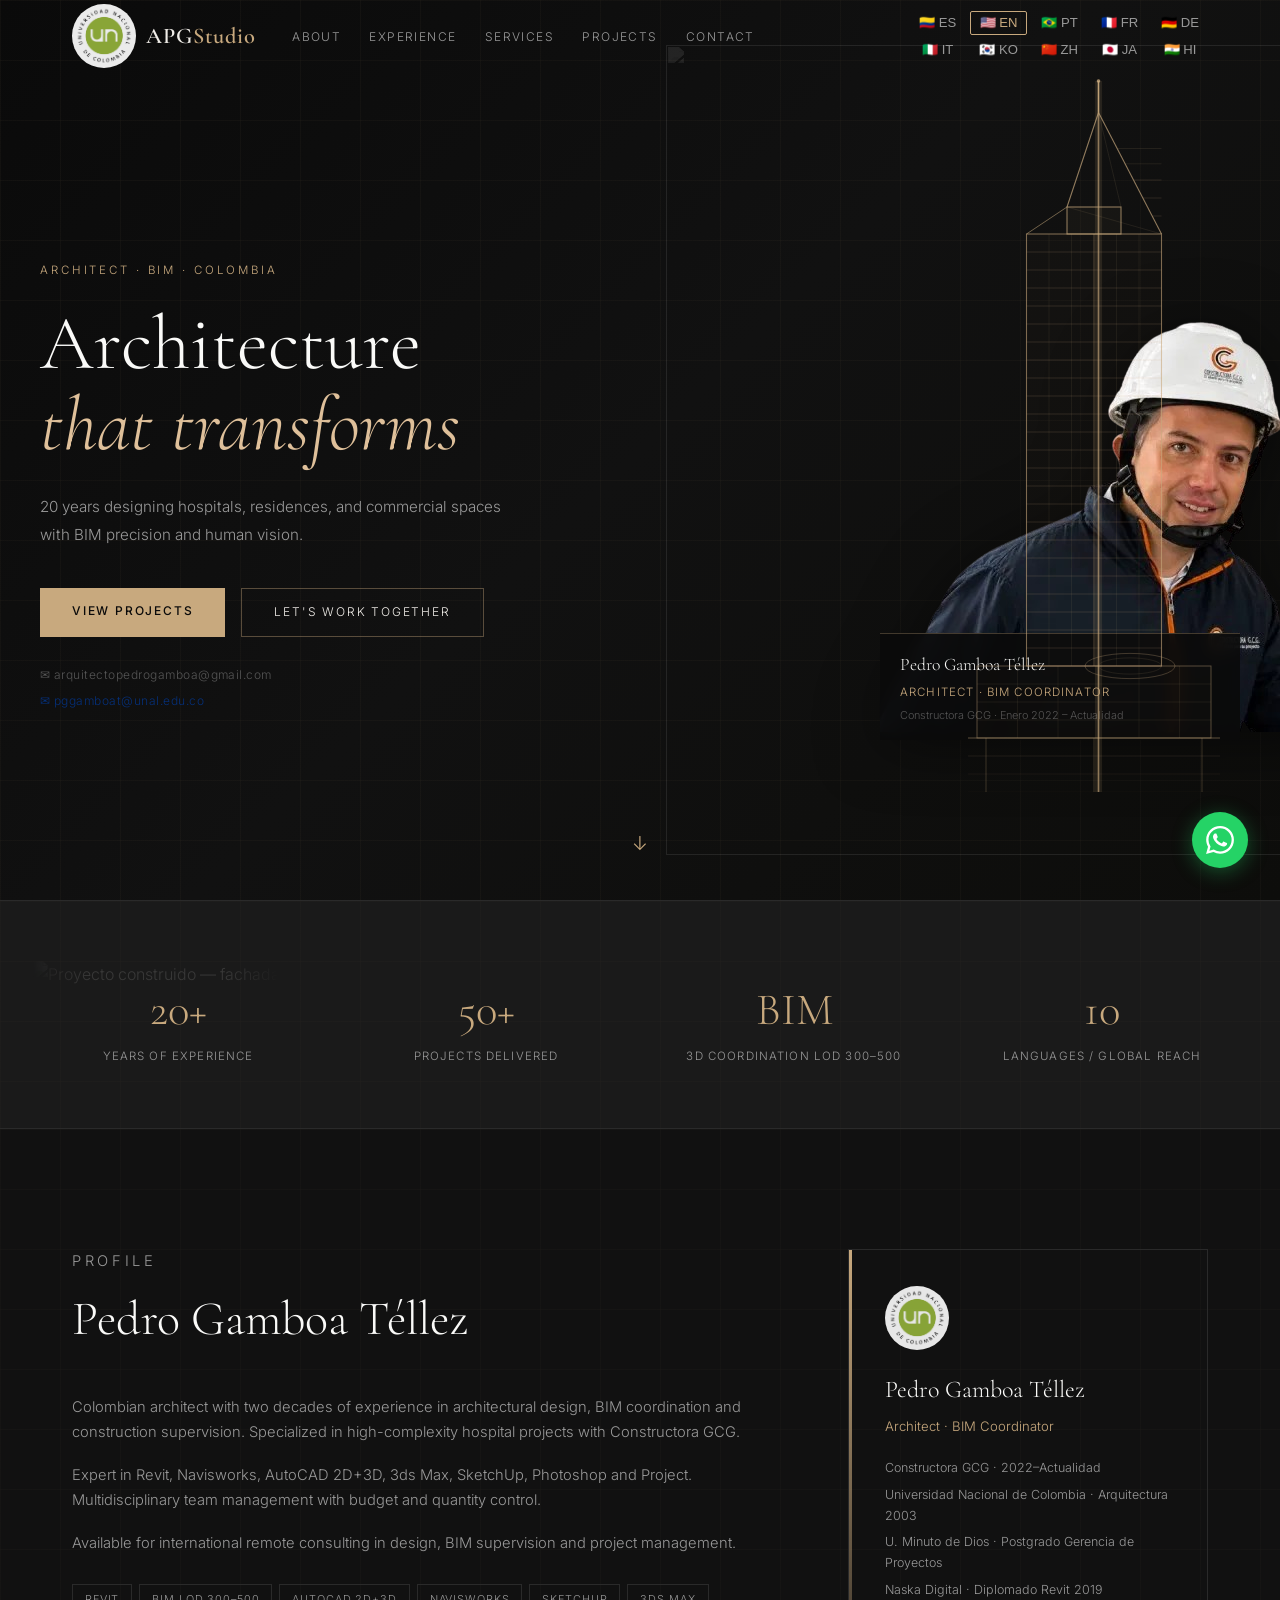
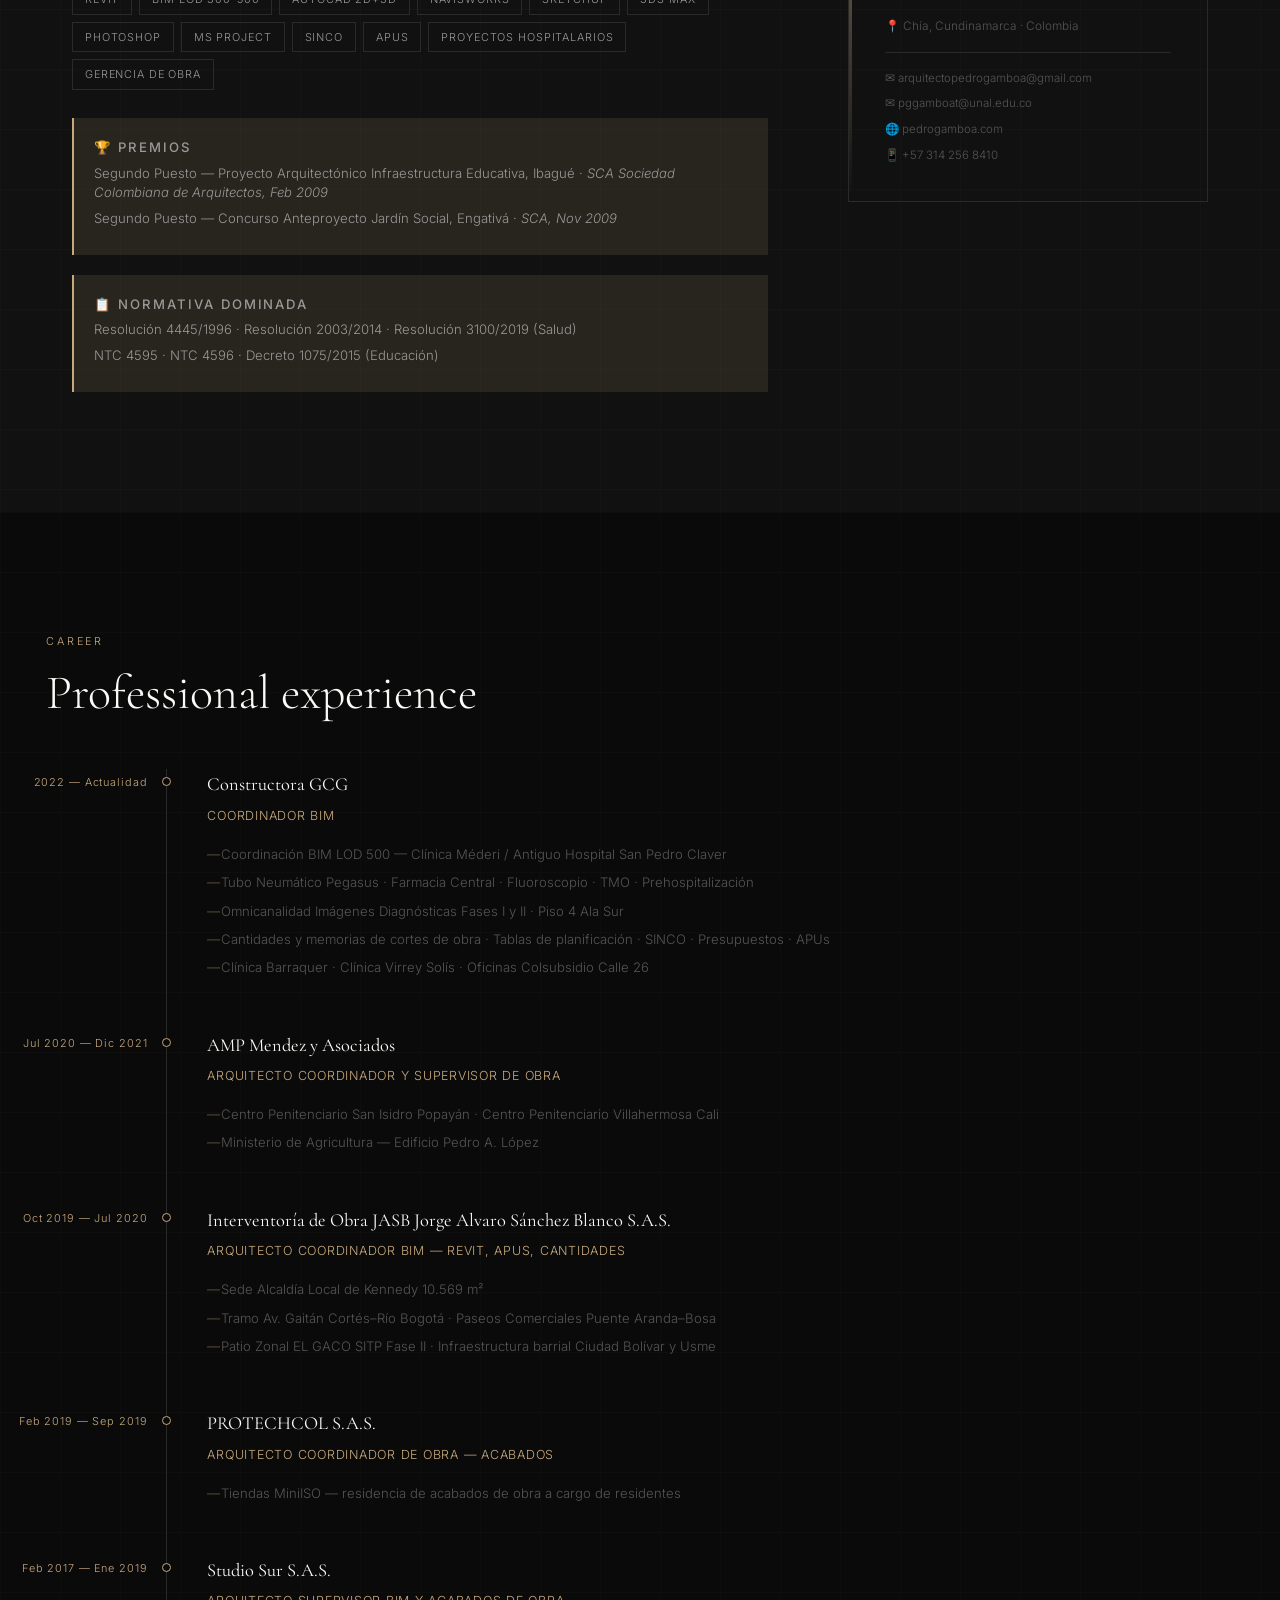
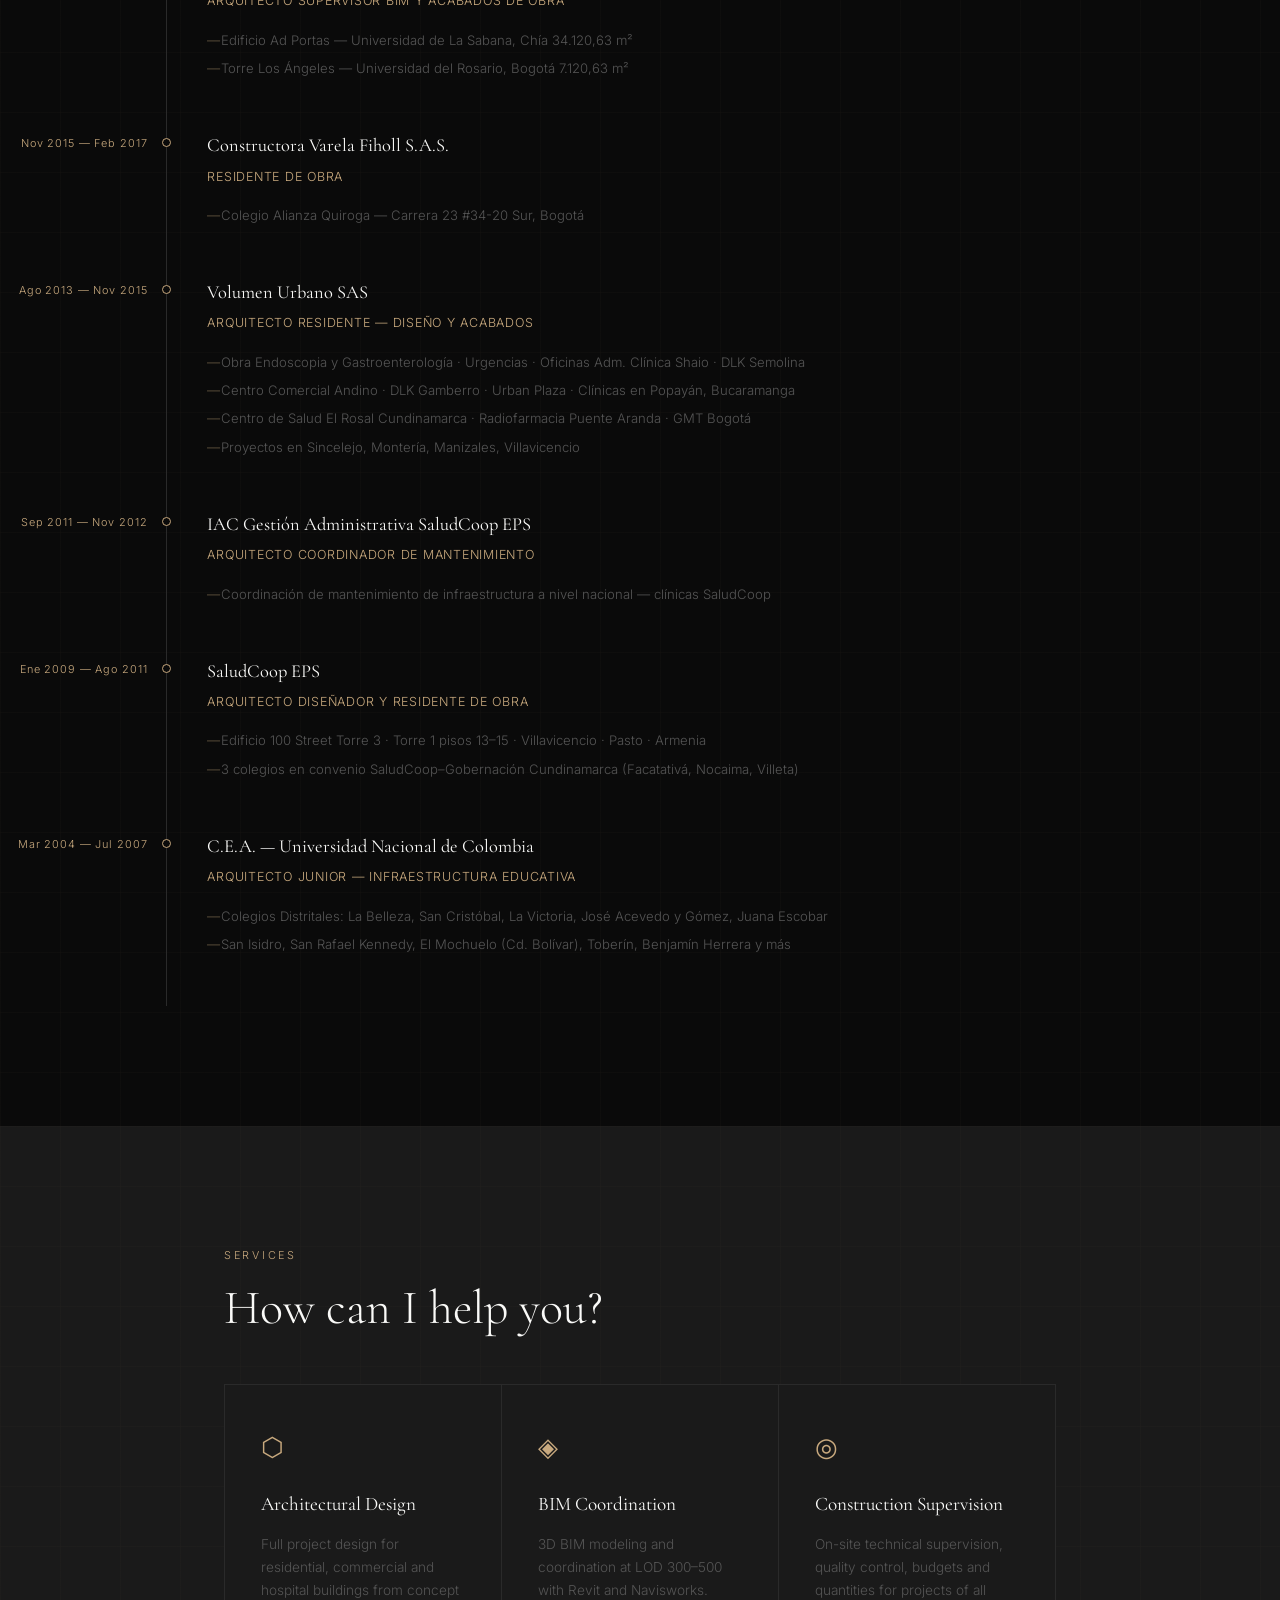
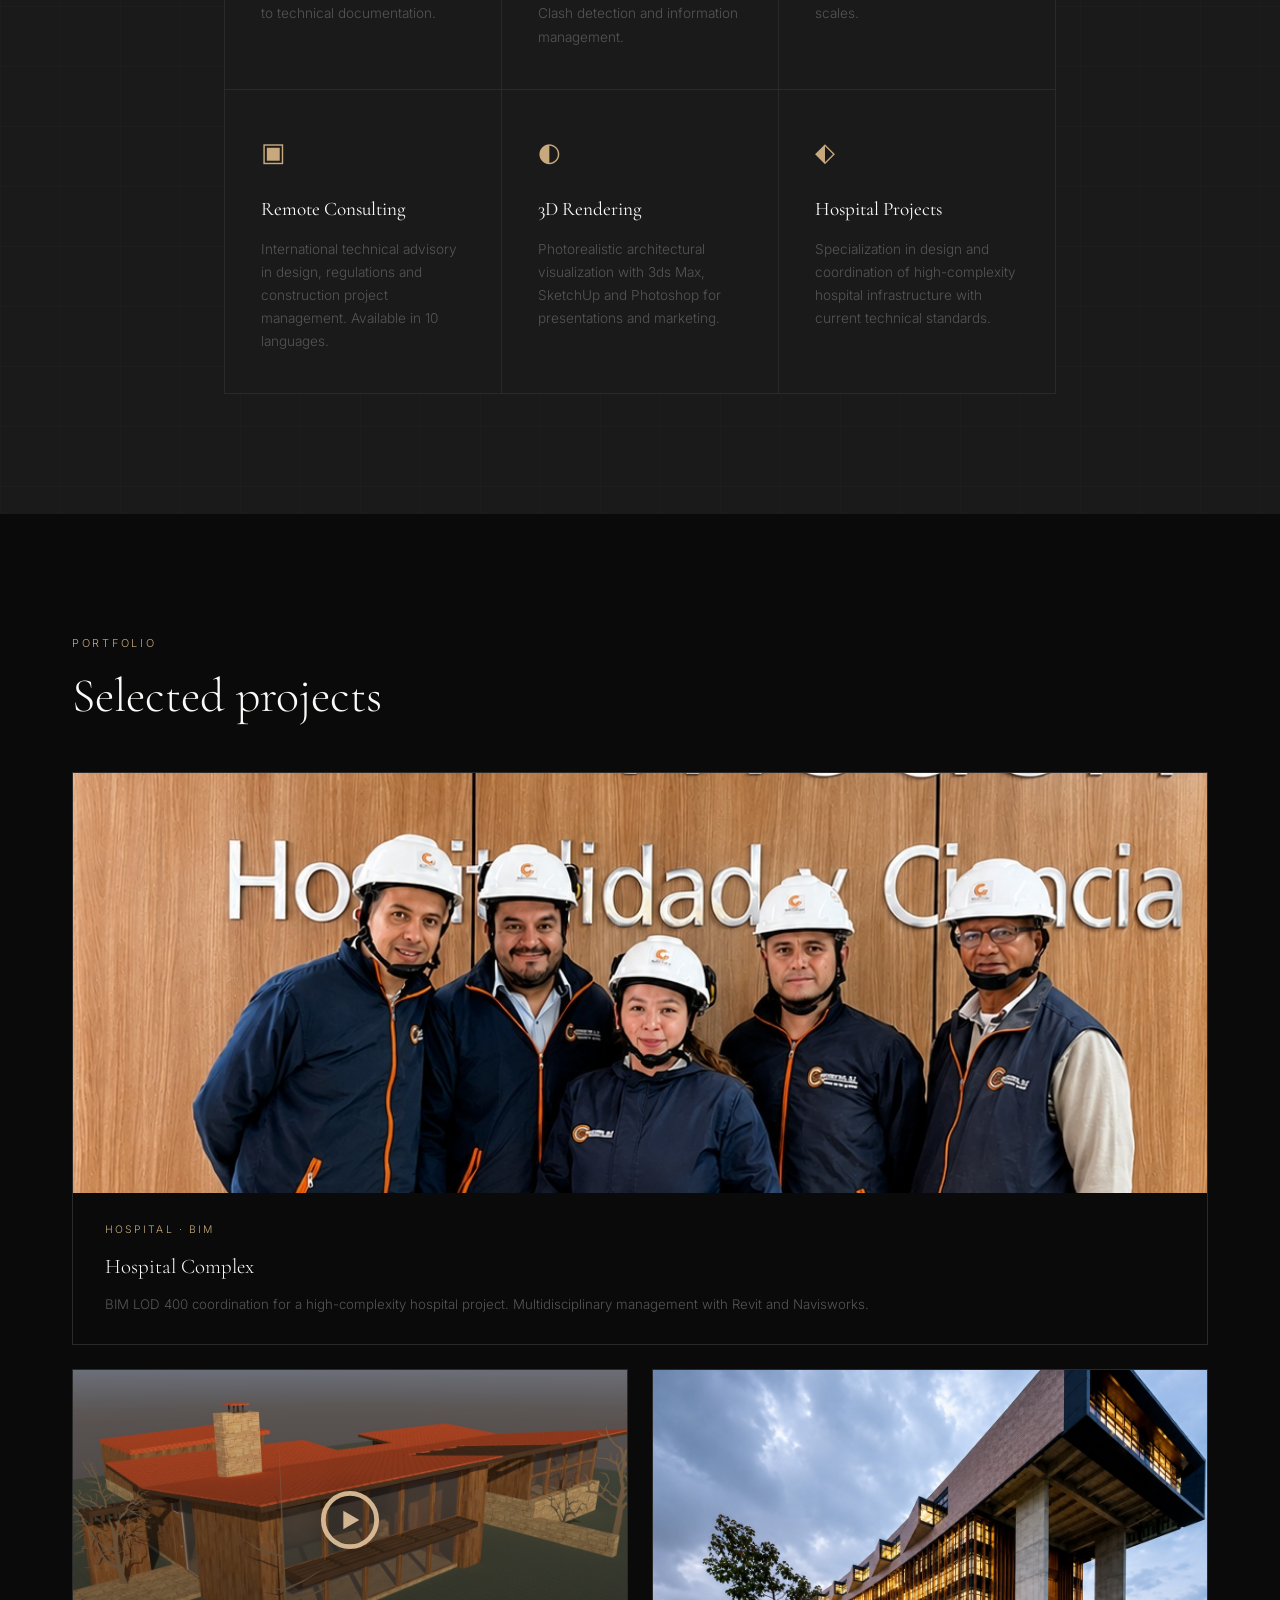
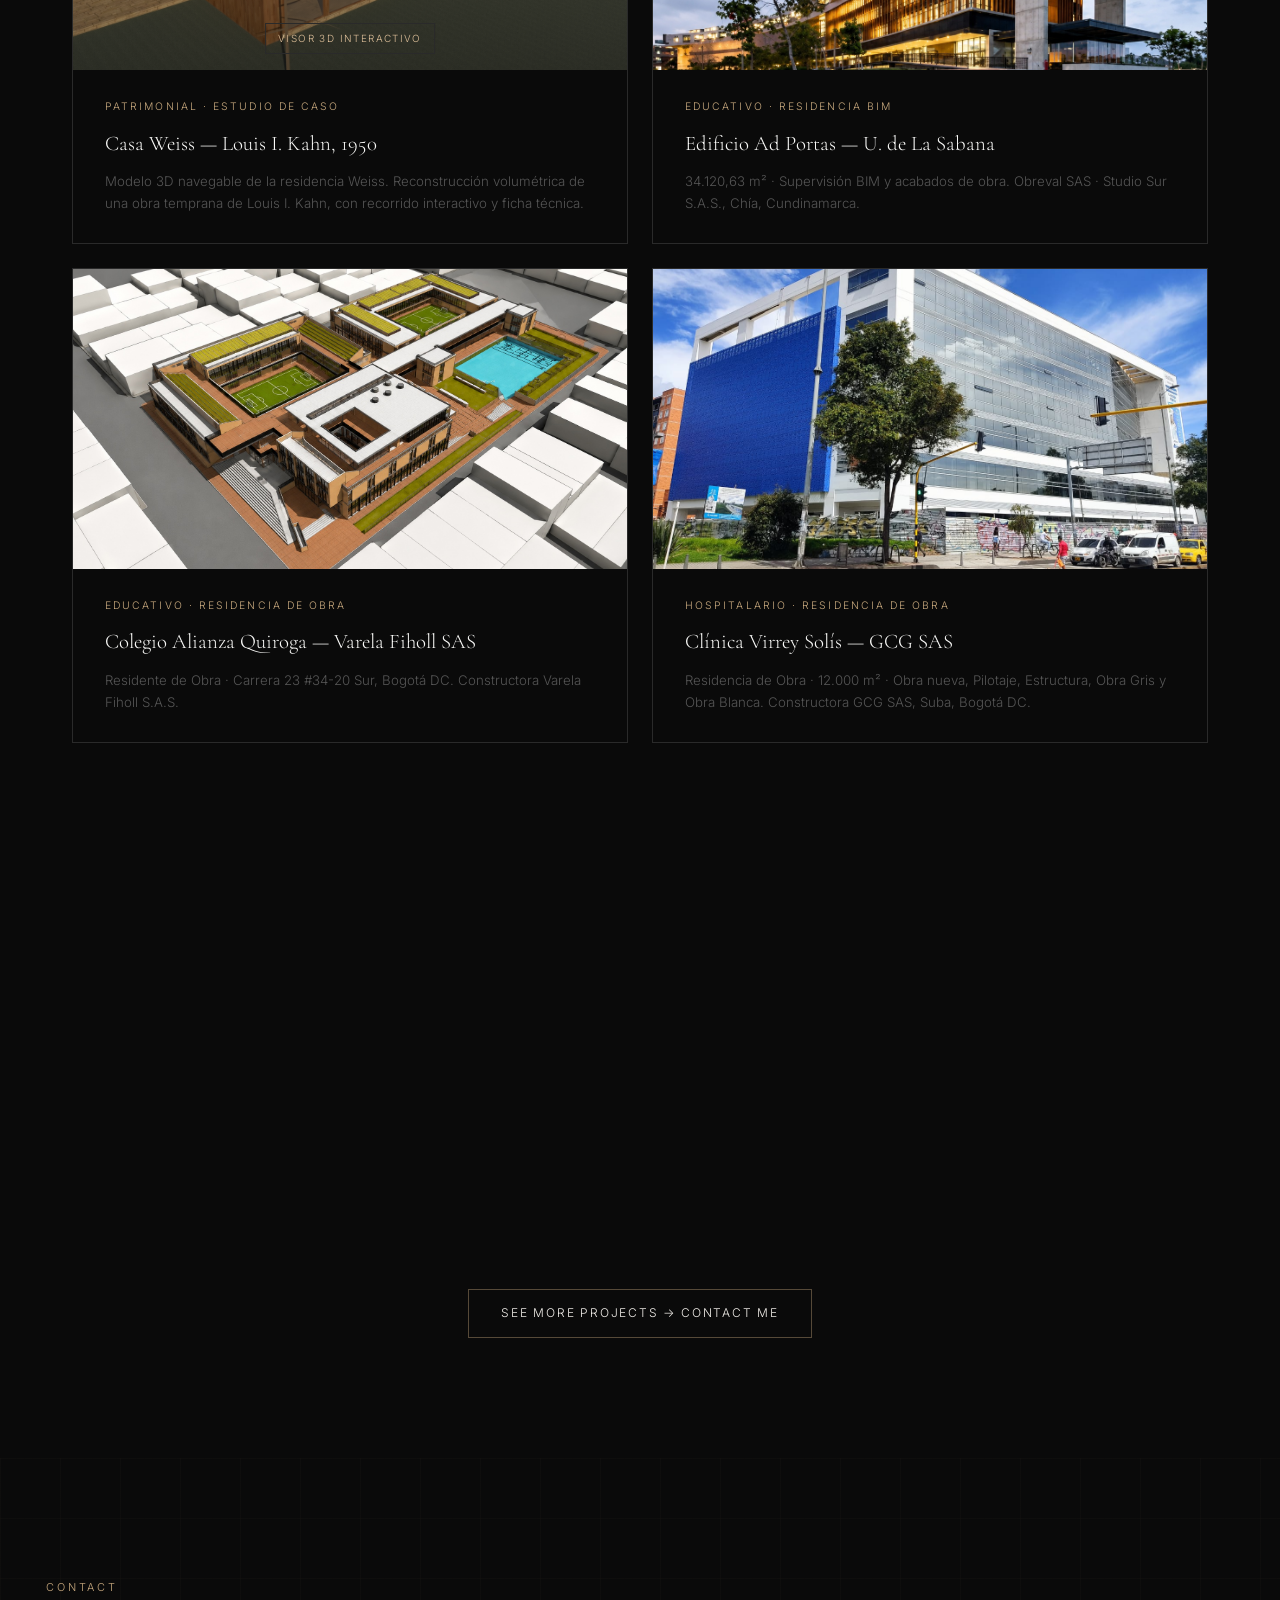
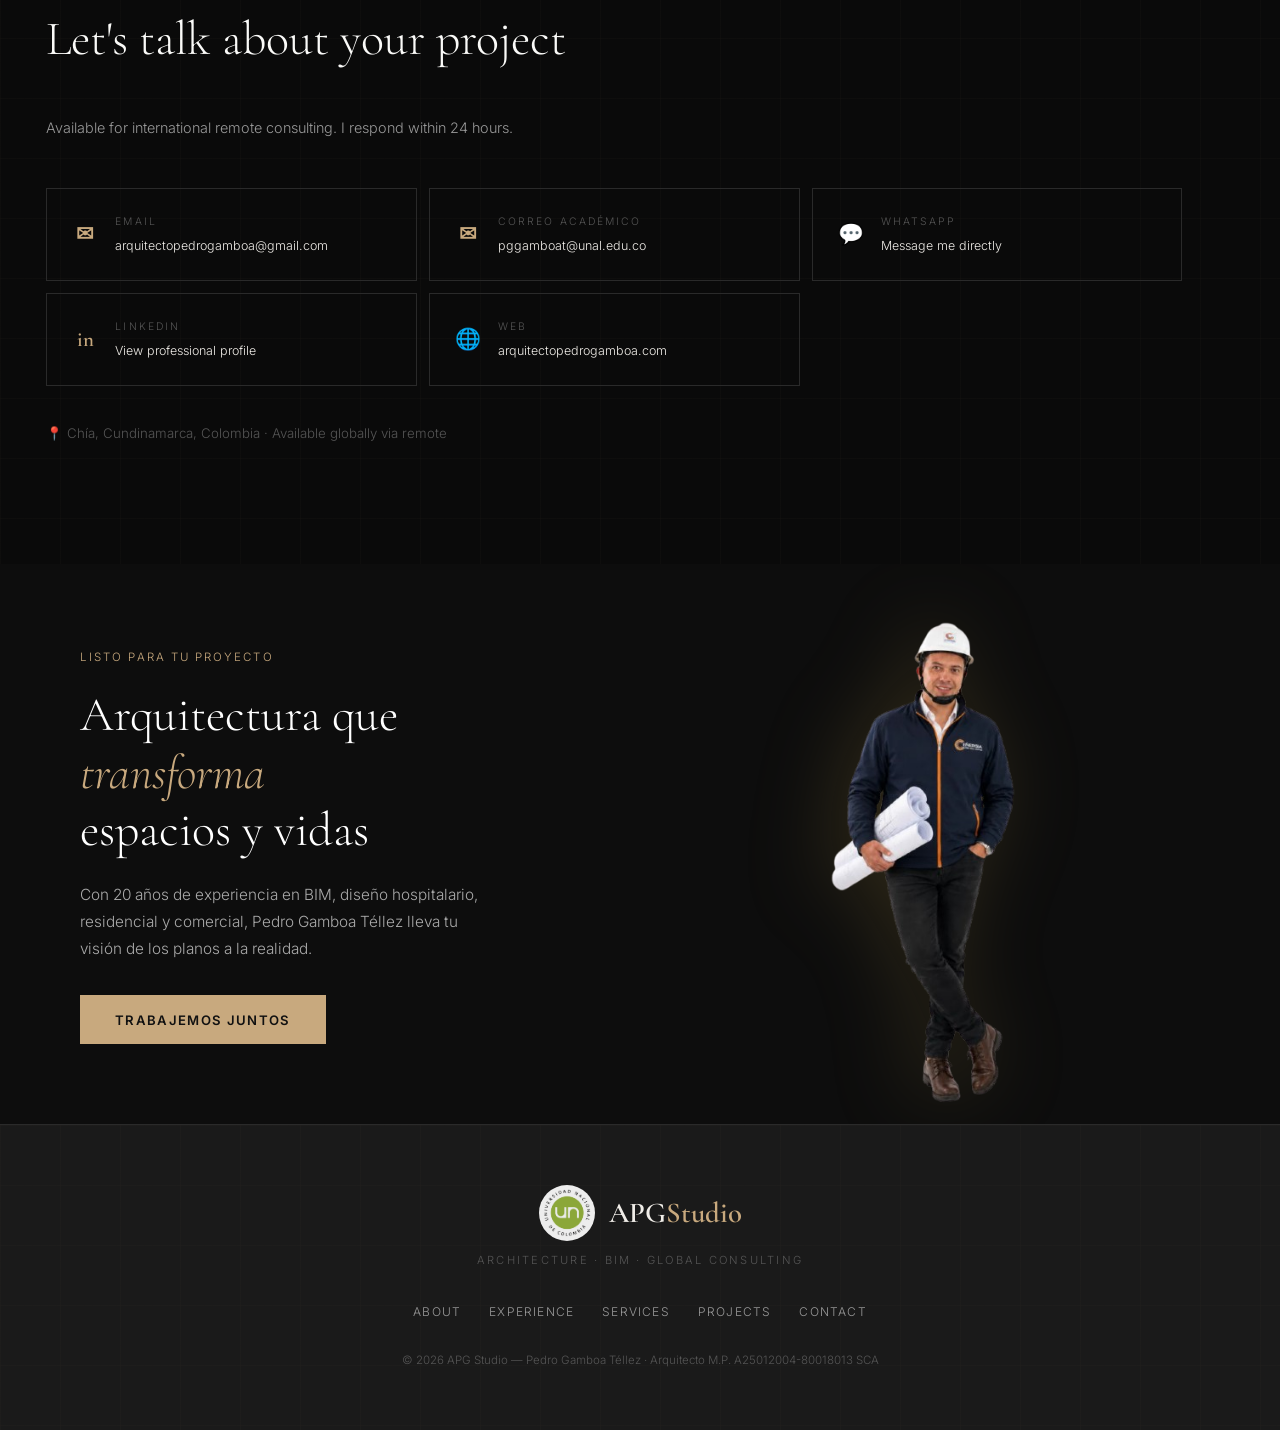
==== index.html @ 51479e9c "Fix cache visor 3D Casa Weiss + limpieza CSS" ====
<!DOCTYPE html>
<html lang="es">

<head>
  <meta charset="UTF-8" />
  <meta name="viewport" content="width=device-width, initial-scale=1.0" />
  <title>APG Studio — Pedro Gamboa Téllez, Arquitecto</title>
  <meta name="description"
    content="APG Studio — Arquitectura BIM, diseño hospitalario y proyectos de construcción con 20 años de experiencia. Pedro Gamboa Téllez, Arquitecto." />
  <meta property="og:title" content="APG Studio — Pedro Gamboa Téllez" />
  <meta property="og:description"
    content="Arquitectura que transforma espacios. BIM, Revit, AutoCAD, proyectos hospitalarios." />
  <meta property="og:type" content="website" />
  <base href="./" />
  <link rel="preconnect" href="https://fonts.googleapis.com" />
  <link rel="preconnect" href="https://fonts.gstatic.com" crossorigin />
  <link
    href="https://fonts.googleapis.com/css2?family=Cormorant+Garamond:ital,wght@0,300;0,400;0,600;1,300;1,400&family=Inter:wght@300;400;500&display=swap"
    rel="stylesheet" />
  <link rel="stylesheet" href="css/style.css?v=2" />
</head>

<body>

  <!-- NAV -->
  <nav id="navbar">
    <div class="nav-inner">
      <a href="#" class="logo">
        <img
          src="[data-uri]"
          alt="Universidad Nacional de Colombia" class="logo-img"
          style="border-radius:50%;width:64px;height:64px;object-fit:cover;" />
        <span class="logo-text">APG<em>Studio</em></span>
      </a>
      <ul class="nav-links">
        <li><a href="#about" data-i18n="nav_about">Sobre mí</a></li>
        <li><a href="#experience" data-i18n="nav_experience">Experiencia</a></li>
        <li><a href="#services" data-i18n="nav_services">Servicios</a></li>
        <li><a href="#projects" data-i18n="nav_projects">Proyectos</a></li>
        <li><a href="#contact" data-i18n="nav_contact">Contacto</a></li>
      </ul>
      <div class="lang-selector">
        <button class="lang-btn active" onclick="setLang('es')">🇨🇴 ES</button>
        <button class="lang-btn" onclick="setLang('en')">🇺🇸 EN</button>
        <button class="lang-btn" onclick="setLang('pt')">🇧🇷 PT</button>
        <button class="lang-btn" onclick="setLang('fr')">🇫🇷 FR</button>
        <button class="lang-btn" onclick="setLang('de')">🇩🇪 DE</button>
        <button class="lang-btn" onclick="setLang('it')">🇮🇹 IT</button>
        <button class="lang-btn" onclick="setLang('ko')">🇰🇷 KO</button>
        <button class="lang-btn" onclick="setLang('zh')">🇨🇳 ZH</button>
        <button class="lang-btn" onclick="setLang('ja')">🇯🇵 JA</button>
        <button class="lang-btn" onclick="setLang('hi')">🇮🇳 HI</button>
      </div>
      <button class="menu-toggle" id="menuToggle" aria-label="Menu">☰</button>
    </div>
    <div class="mobile-menu" id="mobileMenu">
      <a href="#about" data-i18n="nav_about">Sobre mí</a>
      <a href="#experience" data-i18n="nav_experience">Experiencia</a>
      <a href="#services" data-i18n="nav_services">Servicios</a>
      <a href="#projects" data-i18n="nav_projects">Proyectos</a>
      <a href="#contact" data-i18n="nav_contact">Contacto</a>
      <div class="mobile-lang">
        <button onclick="setLang('es')">🇨🇴 ES</button>
        <button onclick="setLang('en')">🇺🇸 EN</button>
        <button onclick="setLang('pt')">🇧🇷 PT</button>
        <button onclick="setLang('fr')">🇫🇷 FR</button>
        <button onclick="setLang('de')">🇩🇪 DE</button>
        <button onclick="setLang('it')">🇮🇹 IT</button>
        <button onclick="setLang('ko')">🇰🇷 KO</button>
        <button onclick="setLang('zh')">🇨🇳 ZH</button>
        <button onclick="setLang('ja')">🇯🇵 JA</button>
        <button onclick="setLang('hi')">🇮🇳 HI</button>
      </div>
    </div>
  </nav>

  <!-- HERO -->
  <section id="hero">
    <div class="hero-bg">
      <div class="blueprint-lines"></div>
    </div>
    <div class="hero-layout">
      <div class="hero-content">
        <p class="hero-eyebrow" data-i18n="hero_eyebrow">Arquitecto · BIM · Colombia</p>
        <h1 class="hero-title">
          <span data-i18n="hero_line1">Arquitectura</span><br />
          <em data-i18n="hero_line2">que transforma</em>
        </h1>
        <p class="hero-sub" data-i18n="hero_sub">20 años creando espacios hospitalarios, residenciales y comerciales con
          precisión BIM y visión humana.</p>
        <div class="hero-cta">
          <a href="#projects" class="btn-primary" data-i18n="hero_cta1">Ver Proyectos</a>
          <a href="#contact" class="btn-outline" data-i18n="hero_cta2">Trabajemos juntos</a>
        </div>
        <div class="hero-emails">
          <a href="mailto:arquitectopedrogamboa@gmail.com" class="hero-email-link">✉ arquitectopedrogamboa@gmail.com</a>
          <a href="mailto:pggamboat@unal.edu.co" class="hero-email-link unal">✉ pggamboat@unal.edu.co</a>
        </div>
      </div>
      <div class="hero-photo-wrap">
        <div class="hero-photo-frame">
          <img src="images/foto-perfil.png" alt="Pedro Gamboa Téllez"
            style="max-height:520px;object-fit:contain;filter:drop-shadow(0 8px 32px rgba(0,0,0,0.5));" />
          <div class="photo-badge">
            <span class="badge-name">Pedro Gamboa Téllez</span>
            <span class="badge-title" data-i18n="card_role">Arquitecto · Coordinador BIM</span>
            <span class="badge-company">Constructora GCG · Enero 2022 – Actualidad</span>
          </div>
        </div>
      </div>
    </div>
    <div class="hero-bim-bg">
      <img src="images/1782710589970_imagen.png" alt="" class="hero-bim-img" />
    </div>

    <!-- Geometric building abstraction — autoiluminated glow -->
    <svg class="hero-building-glow" viewBox="0 -100 320 800" xmlns="http://www.w3.org/2000/svg" fill="none">
      <!-- Grid base platform -->
      <line x1="20" y1="640" x2="300" y2="640" stroke="rgba(200,169,126,0.5)" stroke-width="1" />
      <line x1="20" y1="660" x2="300" y2="660" stroke="rgba(200,169,126,0.25)" stroke-width="0.5" />
      <!-- Platform vertical columns below -->
      <line x1="40" y1="640" x2="40" y2="700" stroke="rgba(200,169,126,0.35)" stroke-width="0.8" />
      <line x1="160" y1="640" x2="160" y2="700" stroke="rgba(200,169,126,0.35)" stroke-width="0.8" />
      <line x1="280" y1="640" x2="280" y2="700" stroke="rgba(200,169,126,0.35)" stroke-width="0.8" />
      <!-- Horizontal grid lines platform -->
      <line x1="20" y1="680" x2="300" y2="680" stroke="rgba(200,169,126,0.15)" stroke-width="0.5" />
      <line x1="20" y1="700" x2="300" y2="700" stroke="rgba(200,169,126,0.1)" stroke-width="0.5" />

      <!-- Low podium base -->
      <rect x="30" y="560" width="260" height="80" stroke="rgba(200,169,126,0.45)" stroke-width="1"
        fill="rgba(200,169,126,0.02)" />
      <!-- Podium grid lines horizontal -->
      <line x1="30" y1="580" x2="290" y2="580" stroke="rgba(200,169,126,0.2)" stroke-width="0.5" />
      <line x1="30" y1="600" x2="290" y2="600" stroke="rgba(200,169,126,0.2)" stroke-width="0.5" />
      <line x1="30" y1="620" x2="290" y2="620" stroke="rgba(200,169,126,0.2)" stroke-width="0.5" />
      <!-- Podium grid lines vertical -->
      <line x1="75" y1="560" x2="75" y2="640" stroke="rgba(200,169,126,0.2)" stroke-width="0.5" />
      <line x1="120" y1="560" x2="120" y2="640" stroke="rgba(200,169,126,0.2)" stroke-width="0.5" />
      <line x1="165" y1="560" x2="165" y2="640" stroke="rgba(200,169,126,0.2)" stroke-width="0.5" />
      <line x1="210" y1="560" x2="210" y2="640" stroke="rgba(200,169,126,0.2)" stroke-width="0.5" />
      <line x1="255" y1="560" x2="255" y2="640" stroke="rgba(200,169,126,0.2)" stroke-width="0.5" />

      <!-- Circular dome element on podium -->
      <ellipse cx="200" cy="560" rx="50" ry="14" stroke="rgba(200,169,126,0.4)" stroke-width="0.8" fill="none" />
      <ellipse cx="200" cy="560" rx="35" ry="9" stroke="rgba(200,169,126,0.25)" stroke-width="0.5" fill="none" />

      <!-- Main tower body -->
      <rect x="85" y="80" width="150" height="480" stroke="rgba(200,169,126,0.6)" stroke-width="1.2"
        fill="rgba(200,169,126,0.02)" />

      <!-- Tower floor plates — horizontal lines every 20px -->
      <line x1="85" y1="100" x2="235" y2="100" stroke="rgba(200,169,126,0.3)" stroke-width="0.6" />
      <line x1="85" y1="120" x2="235" y2="120" stroke="rgba(200,169,126,0.3)" stroke-width="0.6" />
      <line x1="85" y1="140" x2="235" y2="140" stroke="rgba(200,169,126,0.3)" stroke-width="0.6" />
      <line x1="85" y1="160" x2="235" y2="160" stroke="rgba(200,169,126,0.3)" stroke-width="0.6" />
      <line x1="85" y1="180" x2="235" y2="180" stroke="rgba(200,169,126,0.3)" stroke-width="0.6" />
      <line x1="85" y1="200" x2="235" y2="200" stroke="rgba(200,169,126,0.3)" stroke-width="0.6" />
      <line x1="85" y1="220" x2="235" y2="220" stroke="rgba(200,169,126,0.3)" stroke-width="0.6" />
      <line x1="85" y1="240" x2="235" y2="240" stroke="rgba(200,169,126,0.3)" stroke-width="0.6" />
      <line x1="85" y1="260" x2="235" y2="260" stroke="rgba(200,169,126,0.3)" stroke-width="0.6" />
      <line x1="85" y1="280" x2="235" y2="280" stroke="rgba(200,169,126,0.3)" stroke-width="0.6" />
      <line x1="85" y1="300" x2="235" y2="300" stroke="rgba(200,169,126,0.3)" stroke-width="0.6" />
      <line x1="85" y1="320" x2="235" y2="320" stroke="rgba(200,169,126,0.3)" stroke-width="0.6" />
      <line x1="85" y1="340" x2="235" y2="340" stroke="rgba(200,169,126,0.3)" stroke-width="0.6" />
      <line x1="85" y1="360" x2="235" y2="360" stroke="rgba(200,169,126,0.3)" stroke-width="0.6" />
      <line x1="85" y1="380" x2="235" y2="380" stroke="rgba(200,169,126,0.3)" stroke-width="0.6" />
      <line x1="85" y1="400" x2="235" y2="400" stroke="rgba(200,169,126,0.3)" stroke-width="0.6" />
      <line x1="85" y1="420" x2="235" y2="420" stroke="rgba(200,169,126,0.3)" stroke-width="0.6" />
      <line x1="85" y1="440" x2="235" y2="440" stroke="rgba(200,169,126,0.3)" stroke-width="0.6" />
      <line x1="85" y1="460" x2="235" y2="460" stroke="rgba(200,169,126,0.3)" stroke-width="0.6" />
      <line x1="85" y1="480" x2="235" y2="480" stroke="rgba(200,169,126,0.3)" stroke-width="0.6" />
      <line x1="85" y1="500" x2="235" y2="500" stroke="rgba(200,169,126,0.3)" stroke-width="0.6" />
      <line x1="85" y1="520" x2="235" y2="520" stroke="rgba(200,169,126,0.3)" stroke-width="0.6" />
      <line x1="85" y1="540" x2="235" y2="540" stroke="rgba(200,169,126,0.3)" stroke-width="0.6" />

      <!-- Tower vertical grid -->
      <line x1="110" y1="80" x2="110" y2="560" stroke="rgba(200,169,126,0.2)" stroke-width="0.5" />
      <line x1="135" y1="80" x2="135" y2="560" stroke="rgba(200,169,126,0.2)" stroke-width="0.5" />
      <line x1="160" y1="80" x2="160" y2="560" stroke="rgba(200,169,126,0.5)" stroke-width="0.8" />
      <line x1="185" y1="80" x2="185" y2="560" stroke="rgba(200,169,126,0.2)" stroke-width="0.5" />
      <line x1="210" y1="80" x2="210" y2="560" stroke="rgba(200,169,126,0.2)" stroke-width="0.5" />

      <!-- Tower top — asymmetric roof with a step/break on the right, per the red sketch -->
      <!-- Narrow top accent box (kept from the original tower head) -->
      <rect x="130" y="50" width="60" height="30" stroke="rgba(200,169,126,0.7)" stroke-width="1.2"
        fill="rgba(200,169,126,0.04)" />

      <!-- Left slope: short, drops almost straight to the tower's left edge -->
      <line x1="165" y1="-55" x2="130" y2="50" stroke="rgba(200,169,126,0.7)" stroke-width="1.2" />
      <line x1="130" y1="50" x2="85" y2="80" stroke="rgba(200,169,126,0.6)" stroke-width="1" />

      <!-- Right slope: single long diagonal to the tower's right edge, crossed by floor ties -->
      <line x1="165" y1="-55" x2="235" y2="80" stroke="rgba(200,169,126,0.7)" stroke-width="1.2" />
      <line x1="186" y1="-15" x2="235" y2="-15" stroke="rgba(200,169,126,0.25)" stroke-width="0.5" />
      <line x1="195" y1="2" x2="235" y2="2" stroke="rgba(200,169,126,0.25)" stroke-width="0.5" />
      <line x1="204" y1="20" x2="235" y2="20" stroke="rgba(200,169,126,0.3)" stroke-width="0.6" />
      <line x1="214" y1="40" x2="235" y2="40" stroke="rgba(200,169,126,0.3)" stroke-width="0.6" />
      <line x1="225" y1="60" x2="235" y2="60" stroke="rgba(200,169,126,0.3)" stroke-width="0.6" />

      <!-- Cross bracing inside the roof -->
      <line x1="130" y1="50" x2="235" y2="80" stroke="rgba(200,169,126,0.25)" stroke-width="0.5" />
      <line x1="165" y1="-55" x2="190" y2="50" stroke="rgba(200,169,126,0.25)" stroke-width="0.5" />

      <!-- Mast continues above the apex -->
      <line x1="165" y1="-55" x2="165" y2="-90" stroke="rgba(200,169,126,0.85)" stroke-width="1.4" />
      <circle cx="165" cy="-90" r="2" fill="rgba(200,169,126,0.8)" />

      <!-- Glow core — vertical spine -->
      <line x1="165" y1="-90" x2="165" y2="700" stroke="rgba(200,169,126,0.12)" stroke-width="8" />
      <line x1="165" y1="-90" x2="165" y2="700" stroke="rgba(200,169,126,0.25)" stroke-width="3" />
      <line x1="165" y1="-90" x2="165" y2="700" stroke="rgba(200,169,126,0.6)" stroke-width="1" />
    </svg>

    <div class="scroll-hint">↓</div>
  </section>

  <!-- STATS -->
  <section id="stats">
    <div class="stats-bg-img">
      <img src="images/proyecto-foto-4.jpg" alt="Proyecto construido — fachada" />
    </div>
    <div class="stats-grid">
      <div class="stat-item">
        <span class="stat-num">20+</span>
        <span class="stat-label" data-i18n="stat1">Años de experiencia</span>
      </div>
      <div class="stat-item">
        <span class="stat-num">50+</span>
        <span class="stat-label" data-i18n="stat2">Proyectos entregados</span>
      </div>
      <div class="stat-item">
        <span class="stat-num">BIM</span>
        <span class="stat-label" data-i18n="stat3">Coordinación 3D LOD 300–500</span>
      </div>
      <div class="stat-item">
        <span class="stat-num">10</span>
        <span class="stat-label" data-i18n="stat4">Idiomas / Alcance global</span>
      </div>
    </div>
  </section>

  <!-- ABOUT -->
  <section id="about">
    <div class="section-inner">
      <div class="about-text">
        <p class="section-eyebrow" data-i18n="about_eyebrow">Perfil</p>
        <h2 data-i18n="about_title">Pedro Gamboa Téllez</h2>
        <p data-i18n="about_p1">Arquitecto colombiano con dos décadas de experiencia en diseño arquitectónico,
          coordinación BIM y residencia de obra. Especializado en proyectos hospitalarios de alta complejidad con
          Constructora GCG.</p>
        <p data-i18n="about_p2">Dominio de Revit, Navisworks, AutoCAD 2D+3D, 3ds Max, SketchUp, Photoshop y Project.
          Trabajo en equipo multidisciplinario con gestión de presupuestos, cantidades y coordinación técnica.</p>
        <p data-i18n="about_p3">Disponible para consultoría remota internacional en diseño, supervisión BIM y gerencia
          de proyectos.</p>
        <div class="skills-tags">
          <span>Revit</span><span>BIM LOD 300–500</span><span>AutoCAD 2D+3D</span>
          <span>Navisworks</span><span>SketchUp</span><span>3ds Max</span>
          <span>Photoshop</span><span>MS Project</span><span>SINCO</span>
          <span>APUs</span><span>Proyectos Hospitalarios</span><span>Gerencia de Obra</span>
        </div>
        <div class="about-awards">
          <p class="awards-label">🏆 Premios</p>
          <p>Segundo Puesto — Proyecto Arquitectónico Infraestructura Educativa, Ibagué · <em>SCA Sociedad Colombiana de
              Arquitectos, Feb 2009</em></p>
          <p>Segundo Puesto — Concurso Anteproyecto Jardín Social, Engativá · <em>SCA, Nov 2009</em></p>
        </div>
        <div class="about-normativa">
          <p class="awards-label">📋 Normativa dominada</p>
          <p>Resolución 4445/1996 · Resolución 2003/2014 · Resolución 3100/2019 (Salud)</p>
          <p>NTC 4595 · NTC 4596 · Decreto 1075/2015 (Educación)</p>
        </div>
      </div>
      <div class="about-visual">
        <div class="about-card">
          <div class="about-card-inner">
            <div class="card-accent"></div>
            <img src="images/logo-unal.png" alt="Universidad Nacional" class="logo-img card-logo" />
            <p class="card-title">Pedro Gamboa Téllez</p>
            <p class="card-role" data-i18n="card_role">Arquitecto · Coordinador BIM</p>
            <p class="card-org">Constructora GCG · 2022–Actualidad</p>
            <p class="card-edu">Universidad Nacional de Colombia · Arquitectura 2003</p>
            <p class="card-edu">U. Minuto de Dios · Postgrado Gerencia de Proyectos</p>
            <p class="card-edu">Naska Digital · Diplomado Revit 2019</p>
            <p class="card-location">📍 Chía, Cundinamarca · Colombia</p>
            <div class="card-contacts">
              <a href="mailto:arquitectopedrogamboa@gmail.com">✉ arquitectopedrogamboa@gmail.com</a>
              <a href="mailto:pggamboat@unal.edu.co">✉ pggamboat@unal.edu.co</a>
              <a href="https://arquitectopedrogamboa.com/" target="_blank">🌐 pedrogamboa.com</a>
              <a href="tel:+573142568410">📱 +57 314 256 8410</a>
            </div>
          </div>
        </div>
      </div>
    </div>
  </section>

  <!-- EXPERIENCE TIMELINE -->
  <section id="experience">
    <div class="section-float-img side-right">
      <div class="float-frame">
        <img src="images/proyecto-foto-5.jpg" alt="Edificio Ad Portas — U. de La Sabana" />
      </div>
      <p class="float-caption">Edificio Ad Portas · U. de La Sabana · Obreval SAS · Chía</p>
    </div>
    <div class="section-inner">
      <p class="section-eyebrow" data-i18n="exp_eyebrow">Trayectoria</p>
      <h2 data-i18n="exp_title">Experiencia profesional</h2>
      <div class="timeline">

        <div class="tl-item">
          <div class="tl-date">2022 — Actualidad</div>
          <div class="tl-body">
            <div class="tl-company">Constructora GCG</div>
            <div class="tl-role">Coordinador BIM</div>
            <ul class="tl-list">
              <li>Coordinación BIM LOD 500 — Clínica Méderi / Antiguo Hospital San Pedro Claver</li>
              <li>Tubo Neumático Pegasus · Farmacia Central · Fluoroscopio · TMO · Prehospitalización</li>
              <li>Omnicanalidad Imágenes Diagnósticas Fases I y II · Piso 4 Ala Sur</li>
              <li>Cantidades y memorias de cortes de obra · Tablas de planificación · SINCO · Presupuestos · APUs</li>
              <li>Clínica Barraquer · Clínica Virrey Solís · Oficinas Colsubsidio Calle 26</li>
            </ul>
          </div>
        </div>

        <div class="tl-item">
          <div class="tl-date">Jul 2020 — Dic 2021</div>
          <div class="tl-body">
            <div class="tl-company">AMP Mendez y Asociados</div>
            <div class="tl-role">Arquitecto Coordinador y Supervisor de Obra</div>
            <ul class="tl-list">
              <li>Centro Penitenciario San Isidro Popayán · Centro Penitenciario Villahermosa Cali</li>
              <li>Ministerio de Agricultura — Edificio Pedro A. López</li>
            </ul>
          </div>
        </div>

        <div class="tl-item">
          <div class="tl-date">Oct 2019 — Jul 2020</div>
          <div class="tl-body">
            <div class="tl-company">Interventoría de Obra JASB Jorge Alvaro Sánchez Blanco S.A.S.</div>
            <div class="tl-role">Arquitecto Coordinador BIM — Revit, APUs, Cantidades</div>
            <ul class="tl-list">
              <li>Sede Alcaldía Local de Kennedy 10.569 m²</li>
              <li>Tramo Av. Gaitán Cortés–Río Bogotá · Paseos Comerciales Puente Aranda–Bosa</li>
              <li>Patio Zonal EL GACO SITP Fase II · Infraestructura barrial Ciudad Bolívar y Usme</li>
            </ul>
          </div>
        </div>

        <div class="tl-item">
          <div class="tl-date">Feb 2019 — Sep 2019</div>
          <div class="tl-body">
            <div class="tl-company">PROTECHCOL S.A.S.</div>
            <div class="tl-role">Arquitecto Coordinador de Obra — Acabados</div>
            <ul class="tl-list">
              <li>Tiendas MiniISO — residencia de acabados de obra a cargo de residentes</li>
            </ul>
          </div>
        </div>

        <div class="tl-item">
          <div class="tl-date">Feb 2017 — Ene 2019</div>
          <div class="tl-body">
            <div class="tl-company">Studio Sur S.A.S.</div>
            <div class="tl-role">Arquitecto Supervisor BIM y Acabados de Obra</div>
            <ul class="tl-list">
              <li>Edificio Ad Portas — Universidad de La Sabana, Chía 34.120,63 m²</li>
              <li>Torre Los Ángeles — Universidad del Rosario, Bogotá 7.120,63 m²</li>
            </ul>
          </div>
        </div>

        <div class="tl-item">
          <div class="tl-date">Nov 2015 — Feb 2017</div>
          <div class="tl-body">
            <div class="tl-company">Constructora Varela Fiholl S.A.S.</div>
            <div class="tl-role">Residente de Obra</div>
            <ul class="tl-list">
              <li>Colegio Alianza Quiroga — Carrera 23 #34-20 Sur, Bogotá</li>
            </ul>
          </div>
        </div>

        <div class="tl-item">
          <div class="tl-date">Ago 2013 — Nov 2015</div>
          <div class="tl-body">
            <div class="tl-company">Volumen Urbano SAS</div>
            <div class="tl-role">Arquitecto Residente — Diseño y Acabados</div>
            <ul class="tl-list">
              <li>Obra Endoscopia y Gastroenterología · Urgencias · Oficinas Adm. Clínica Shaio · DLK Semolina</li>
              <li>Centro Comercial Andino · DLK Gamberro · Urban Plaza · Clínicas en Popayán, Bucaramanga</li>
              <li>Centro de Salud El Rosal Cundinamarca · Radiofarmacia Puente Aranda · GMT Bogotá</li>
              <li>Proyectos en Sincelejo, Montería, Manizales, Villavicencio</li>
            </ul>
          </div>
        </div>

        <div class="tl-item">
          <div class="tl-date">Sep 2011 — Nov 2012</div>
          <div class="tl-body">
            <div class="tl-company">IAC Gestión Administrativa SaludCoop EPS</div>
            <div class="tl-role">Arquitecto Coordinador de Mantenimiento</div>
            <ul class="tl-list">
              <li>Coordinación de mantenimiento de infraestructura a nivel nacional — clínicas SaludCoop</li>
            </ul>
          </div>
        </div>

        <div class="tl-item">
          <div class="tl-date">Ene 2009 — Ago 2011</div>
          <div class="tl-body">
            <div class="tl-company">SaludCoop EPS</div>
            <div class="tl-role">Arquitecto Diseñador y Residente de Obra</div>
            <ul class="tl-list">
              <li>Edificio 100 Street Torre 3 · Torre 1 pisos 13–15 · Villavicencio · Pasto · Armenia</li>
              <li>3 colegios en convenio SaludCoop–Gobernación Cundinamarca (Facatativá, Nocaima, Villeta)</li>
            </ul>
          </div>
        </div>

        <div class="tl-item">
          <div class="tl-date">Mar 2004 — Jul 2007</div>
          <div class="tl-body">
            <div class="tl-company">C.E.A. — Universidad Nacional de Colombia</div>
            <div class="tl-role">Arquitecto Junior — Infraestructura Educativa</div>
            <ul class="tl-list">
              <li>Colegios Distritales: La Belleza, San Cristóbal, La Victoria, José Acevedo y Gómez, Juana Escobar</li>
              <li>San Isidro, San Rafael Kennedy, El Mochuelo (Cd. Bolívar), Toberín, Benjamín Herrera y más</li>
            </ul>
          </div>
        </div>

      </div>
    </div>
  </section>

  <!-- SERVICES -->
  <section id="services">
    <div class="section-float-img side-left float-stack">
      <div class="float-item">
        <div class="float-frame">
          <img src="images/proyecto-axon-6a.jpg" alt="Colegio Alianza Quiroga — vista axonométrica" />
        </div>
        <p class="float-caption">Colegio Alianza Quiroga · Axonometría general</p>
      </div>
      <div class="float-item">
        <div class="float-frame">
          <img src="images/proyecto-axon-6b.jpg" alt="Colegio Alianza Quiroga — fachada principal" />
        </div>
        <p class="float-caption">Colegio Alianza Quiroga · Fachada principal</p>
      </div>
      <div class="float-item">
        <div class="float-frame">
          <img src="images/proyecto-axon-6c.jpg" alt="Colegio Alianza Quiroga — detalle constructivo" />
        </div>
        <p class="float-caption">Colegio Alianza Quiroga · Detalle constructivo</p>
      </div>
    </div>
    <div class="section-float-img side-right float-stack">
      <div class="float-item">
        <div class="float-frame">
          <img src="images/proyecto-axon-6d.jpg" alt="Colegio Alianza Quiroga — detalle de fachada" />
        </div>
        <p class="float-caption">Colegio Alianza Quiroga · Detalle de fachada</p>
      </div>
      <div class="float-item">
        <div class="float-frame">
          <img src="images/proyecto-axon-6e.jpg" alt="Colegio Alianza Quiroga — patio deportivo" />
        </div>
        <p class="float-caption">Colegio Alianza Quiroga · Patio deportivo</p>
      </div>
      <div class="float-item">
        <div class="float-frame">
          <img src="images/proyecto-axon-6f.jpg" alt="Colegio Alianza Quiroga — implantación general" />
        </div>
        <p class="float-caption">Colegio Alianza Quiroga · Implantación general</p>
      </div>
    </div>
    <div class="section-inner">
      <p class="section-eyebrow" data-i18n="services_eyebrow">Servicios</p>
      <h2 data-i18n="services_title">¿En qué puedo ayudarte?</h2>
      <div class="services-grid">
        <div class="service-card">
          <div class="service-icon">⬡</div>
          <h3 data-i18n="svc1_title">Diseño Arquitectónico</h3>
          <p data-i18n="svc1_desc">Diseño integral de proyectos residenciales, comerciales y hospitalarios desde
            concepto hasta documentación técnica.</p>
        </div>
        <div class="service-card">
          <div class="service-icon">◈</div>
          <h3 data-i18n="svc2_title">Coordinación BIM</h3>
          <p data-i18n="svc2_desc">Modelado y coordinación BIM 3D en LOD 300–500 con Revit y Navisworks. Detección de
            interferencias y gestión de información.</p>
        </div>
        <div class="service-card">
          <div class="service-icon">◎</div>
          <h3 data-i18n="svc3_title">Residencia de Obra</h3>
          <p data-i18n="svc3_desc">Supervisión técnica en sitio, control de calidad, presupuestos y cantidades de obra
            para proyectos de toda escala.</p>
        </div>
        <div class="service-card">
          <div class="service-icon">▣</div>
          <h3 data-i18n="svc4_title">Consultoría Remota</h3>
          <p data-i18n="svc4_desc">Asesoría técnica internacional en diseño, normativas y gestión de proyectos de
            construcción. Disponible en 10 idiomas.</p>
        </div>
        <div class="service-card">
          <div class="service-icon">◐</div>
          <h3 data-i18n="svc5_title">Renderizado 3D</h3>
          <p data-i18n="svc5_desc">Visualización arquitectónica fotorrealista con 3ds Max, SketchUp y Photoshop para
            presentaciones y marketing.</p>
        </div>
        <div class="service-card">
          <div class="service-icon">⬖</div>
          <h3 data-i18n="svc6_title">Proyectos Hospitalarios</h3>
          <p data-i18n="svc6_desc">Especialización en diseño y coordinación de infraestructura hospitalaria de alta
            complejidad con normativas técnicas vigentes.</p>
        </div>
      </div>
    </div>
  </section>

  <!-- PROJECTS -->
  <section id="projects">
    <div class="section-inner">
      <p class="section-eyebrow" data-i18n="projects_eyebrow">Portafolio</p>
      <h2 data-i18n="projects_title">Proyectos seleccionados</h2>
      <div class="projects-grid">
        <div class="project-card featured">
          <div class="project-img project-img-1"
            style="background-image:url('images/visita.jpg');background-size:cover;background-position:center;"></div>
          <div class="project-info">
            <span class="project-tag" data-i18n="proj1_tag">Hospitalario · BIM</span>
            <h3 data-i18n="proj1_title">Clínica Méderi — Hospital San Pedro Claver</h3>
            <p data-i18n="proj1_desc">Coordinación BIM LOD 500. Tubo Neumático Pegasus, Farmacia Central, Fluoroscopio,
              TMO, Prehospitalización, Imágenes Diagnósticas Fases I y II. Constructora GCG, Bogotá.</p>
          </div>
        </div>
        <a href="Proyectos/casa-weiss/index.html" class="project-card project-card--weiss">
          <div class="project-img project-img-weiss"
            style="background-image:url('images/casa-weiss-preview.jpg');background-size:cover;background-position:center;">
            <div class="project-img-weiss-overlay"></div>
            <svg class="project-img-weiss-icon" viewBox="0 0 24 24" fill="none" stroke="currentColor"
              stroke-width="1.8">
              <circle cx="12" cy="12" r="10" />
              <path d="M9.5 8.5v7l6-3.5-6-3.5z" fill="currentColor" stroke="none" />
            </svg>
            <span class="project-img-weiss-badge">Visor 3D interactivo</span>
          </div>
          <div class="project-info">
            <span class="project-tag">Patrimonial · Estudio de caso</span>
            <h3>Casa Weiss — Louis I. Kahn, 1950</h3>
            <p>Modelo 3D navegable de la residencia Weiss. Reconstrucción volumétrica de una obra temprana de Louis I.
              Kahn, con recorrido interactivo y ficha técnica.</p>
          </div>
        </a>
        <div class="project-card">
          <div class="project-img"
            style="background-image:url('images/proyecto-foto-5.jpg');background-size:cover;background-position:center;min-height:220px;">
          </div>
          <div class="project-info">
            <span class="project-tag">Educativo · Residencia BIM</span>
            <h3>Edificio Ad Portas — U. de La Sabana</h3>
            <p>34.120,63 m² · Supervisión BIM y acabados de obra. Obreval SAS · Studio Sur S.A.S., Chía, Cundinamarca.
            </p>
          </div>
        </div>
        <div class="project-card">
          <div class="project-img"
            style="background-image:url('images/proyecto-axon-6.jpg');background-size:cover;background-position:center;min-height:220px;">
          </div>
          <div class="project-info">
            <span class="project-tag">Educativo · Residencia de Obra</span>
            <h3>Colegio Alianza Quiroga — Varela Fiholl SAS</h3>
            <p>Residente de Obra · Carrera 23 #34-20 Sur, Bogotá DC. Constructora Varela Fiholl S.A.S.</p>
          </div>
        </div>
        <div class="project-card">
          <div class="project-img"
            style="background-image:url('images/proyecto-render-7%20suba.jpeg');background-size:cover;background-position:center;min-height:220px;">
          </div>
          <div class="project-info">
            <span class="project-tag">Hospitalario · Residencia de Obra</span>
            <h3>Clínica Virrey Solís — GCG SAS</h3>
            <p>Residencia de Obra · 12.000 m² · Obra nueva, Pilotaje, Estructura, Obra Gris y Obra Blanca. Constructora
              GCG SAS, Suba, Bogotá DC.</p>
          </div>
        </div>
        <div class="project-card">
          <div class="project-img"
            style="background-image:url('images/proyecto-foto-5.png');background-size:cover;background-position:center;min-height:220px;">
          </div>
          <div class="project-info">
            <span class="project-tag">Patrimonial · BIM</span>
            <h3>Edificio Pedro A. López (BIC) — Ministerio de Agricultura</h3>
            <p>Reforzamiento estructural · Bien de Interés Cultural · Año 1938 · Coordinación BIM.</p>
          </div>
        </div>
      </div>
      <div class="projects-cta">
        <a href="#contact" class="btn-outline" data-i18n="projects_more">Ver más proyectos → Contáctame</a>
      </div>
    </div>
  </section>

  <!-- CONTACT -->
  <section id="contact">
    <div class="section-float-img side-right">
      <div class="float-frame">
        <img src="images/proyecto-render-8.jpg" alt="Clínica Méderi · Remodelaciones Interiores · Constructora GCG" />
      </div>
      <p class="float-caption">Clínica Méderi · Remodelaciones Interiores · Constructora GCG</p>
    </div>
    <div class="section-inner">
      <p class="section-eyebrow" data-i18n="contact_eyebrow">Contacto</p>
      <h2 data-i18n="contact_title">Hablemos de tu proyecto</h2>
      <p class="contact-sub" data-i18n="contact_sub">Disponible para consultoría remota internacional. Respondo en menos
        de 24 horas.</p>
      <div class="contact-channels">
        <a href="mailto:arquitectopedrogamboa@gmail.com" class="contact-card email">
          <div class="contact-icon">✉</div>
          <div class="contact-info">
            <span class="contact-label" data-i18n="contact_email_label">Correo profesional</span>
            <span class="contact-value">arquitectopedrogamboa@gmail.com</span>
          </div>
        </a>
        <a href="mailto:pggamboat@unal.edu.co" class="contact-card email">
          <div class="contact-icon">✉</div>
          <div class="contact-info">
            <span class="contact-label">Correo académico</span>
            <span class="contact-value">pggamboat@unal.edu.co</span>
          </div>
        </a>
        <a href="https://wa.me/573142568410?text=Hola%20Pedro,%20me%20interesa%20tu%20servicio%20de%20arquitectura"
          target="_blank" class="contact-card whatsapp">
          <div class="contact-icon">💬</div>
          <div class="contact-info">
            <span class="contact-label">WhatsApp</span>
            <span class="contact-value" data-i18n="contact_wa_label">Escríbeme directamente · +57 314 256 8410</span>
          </div>
        </a>
        <a href="https://www.linkedin.com/in/arquitectopedroggamboa/" target="_blank" class="contact-card linkedin">
          <div class="contact-icon">in</div>
          <div class="contact-info">
            <span class="contact-label">LinkedIn</span>
            <span class="contact-value" data-i18n="contact_li_label">Ver perfil profesional</span>
          </div>
        </a>
        <a href="https://arquitectopedrogamboa.com/" target="_blank" class="contact-card web">
          <div class="contact-icon">🌐</div>
          <div class="contact-info">
            <span class="contact-label">Web</span>
            <span class="contact-value">arquitectopedrogamboa.com</span>
          </div>
        </a>
      </div>
      <div class="contact-location">
        <p data-i18n="contact_location">📍 Chía, Cundinamarca, Colombia · Disponible globalmente de forma remota</p>
      </div>
    </div>
  </section>

  <!-- FOOTER -->

  <!-- ─── Closing Section ─── -->
  <section id="closing">
    <div class="closing-inner">
      <div class="closing-text">
        <p class="closing-tag">LISTO PARA TU PROYECTO</p>
        <h2 class="closing-heading">Arquitectura que <em>transforma</em><br>espacios y vidas</h2>
        <p class="closing-sub">Con 20 años de experiencia en BIM, diseño hospitalario, residencial y comercial, Pedro
          Gamboa Téllez lleva tu visión de los planos a la realidad.</p>
        <a href="#contacto" class="btn-primary closing-cta">Trabajemos juntos</a>
      </div>
      <div class="closing-photo">
        <img src="images/foto-completa.png" alt="Pedro Gamboa Téllez – Arquitecto BIM" />
      </div>
    </div>
  </section>

  <footer id="footer">
    <div class="footer-inner">
      <div class="footer-logo-wrap">
        <img
          src="[data-uri]"
          alt="APG Studio" class="footer-logo-img" />
        <div class="footer-logo">APG<span>Studio</span></div>
      </div>
      <p class="footer-tagline" data-i18n="footer_tagline">Arquitectura · Proyecto · Geometría · BIM · Consultoría
        Global</p>
      <div class="footer-links">
        <a href="#about" data-i18n="nav_about">Sobre mí</a>
        <a href="#experience" data-i18n="nav_experience">Experiencia</a>
        <a href="#services" data-i18n="nav_services">Servicios</a>
        <a href="#projects" data-i18n="nav_projects">Proyectos</a>
        <a href="#contact" data-i18n="nav_contact">Contacto</a>
      </div>
      <p class="footer-copy">© 2026 APG Studio — Pedro Gamboa Téllez · Arquitecto M.P. A25012004-80018013 SCA</p>
    </div>
  </footer>

  <!-- Floating WhatsApp -->
  <a href="https://wa.me/573142568410?text=Hola%20Pedro,%20me%20interesa%20tu%20servicio%20de%20arquitectura"
    target="_blank" class="wa-float" title="WhatsApp">
    <svg viewBox="0 0 24 24" fill="currentColor" width="28" height="28">
      <path
        d="M17.472 14.382c-.297-.149-1.758-.867-2.03-.967-.273-.099-.471-.148-.67.15-.197.297-.767.966-.94 1.164-.173.199-.347.223-.644.075-.297-.15-1.255-.463-2.39-1.475-.883-.788-1.48-1.761-1.653-2.059-.173-.297-.018-.458.13-.606.134-.133.298-.347.446-.52.149-.174.198-.298.298-.497.099-.198.05-.371-.025-.52-.075-.149-.669-1.612-.916-2.207-.242-.579-.487-.5-.669-.51-.173-.008-.371-.01-.57-.01-.198 0-.52.074-.792.372-.272.297-1.04 1.016-1.04 2.479 0 1.462 1.065 2.875 1.213 3.074.149.198 2.096 3.2 5.077 4.487.709.306 1.262.489 1.694.625.712.227 1.36.195 1.871.118.571-.085 1.758-.719 2.006-1.413.248-.694.248-1.289.173-1.413-.074-.124-.272-.198-.57-.347m-5.421 7.403h-.004a9.87 9.87 0 01-5.031-1.378l-.361-.214-3.741.982.998-3.648-.235-.374a9.86 9.86 0 01-1.51-5.26c.001-5.45 4.436-9.884 9.888-9.884 2.64 0 5.122 1.03 6.988 2.898a9.825 9.825 0 012.893 6.994c-.003 5.45-4.437 9.884-9.885 9.884m8.413-18.297A11.815 11.815 0 0012.05 0C5.495 0 .16 5.335.157 11.892c0 2.096.547 4.142 1.588 5.945L.057 24l6.305-1.654a11.882 11.882 0 005.683 1.448h.005c6.554 0 11.89-5.335 11.893-11.893a11.821 11.821 0 00-3.48-8.413z" />
    </svg>
  </a>

  <script src="js/i18n.js?v=2"></script>
  <script src="js/main.js?v=2"></script>
</body>

</html>
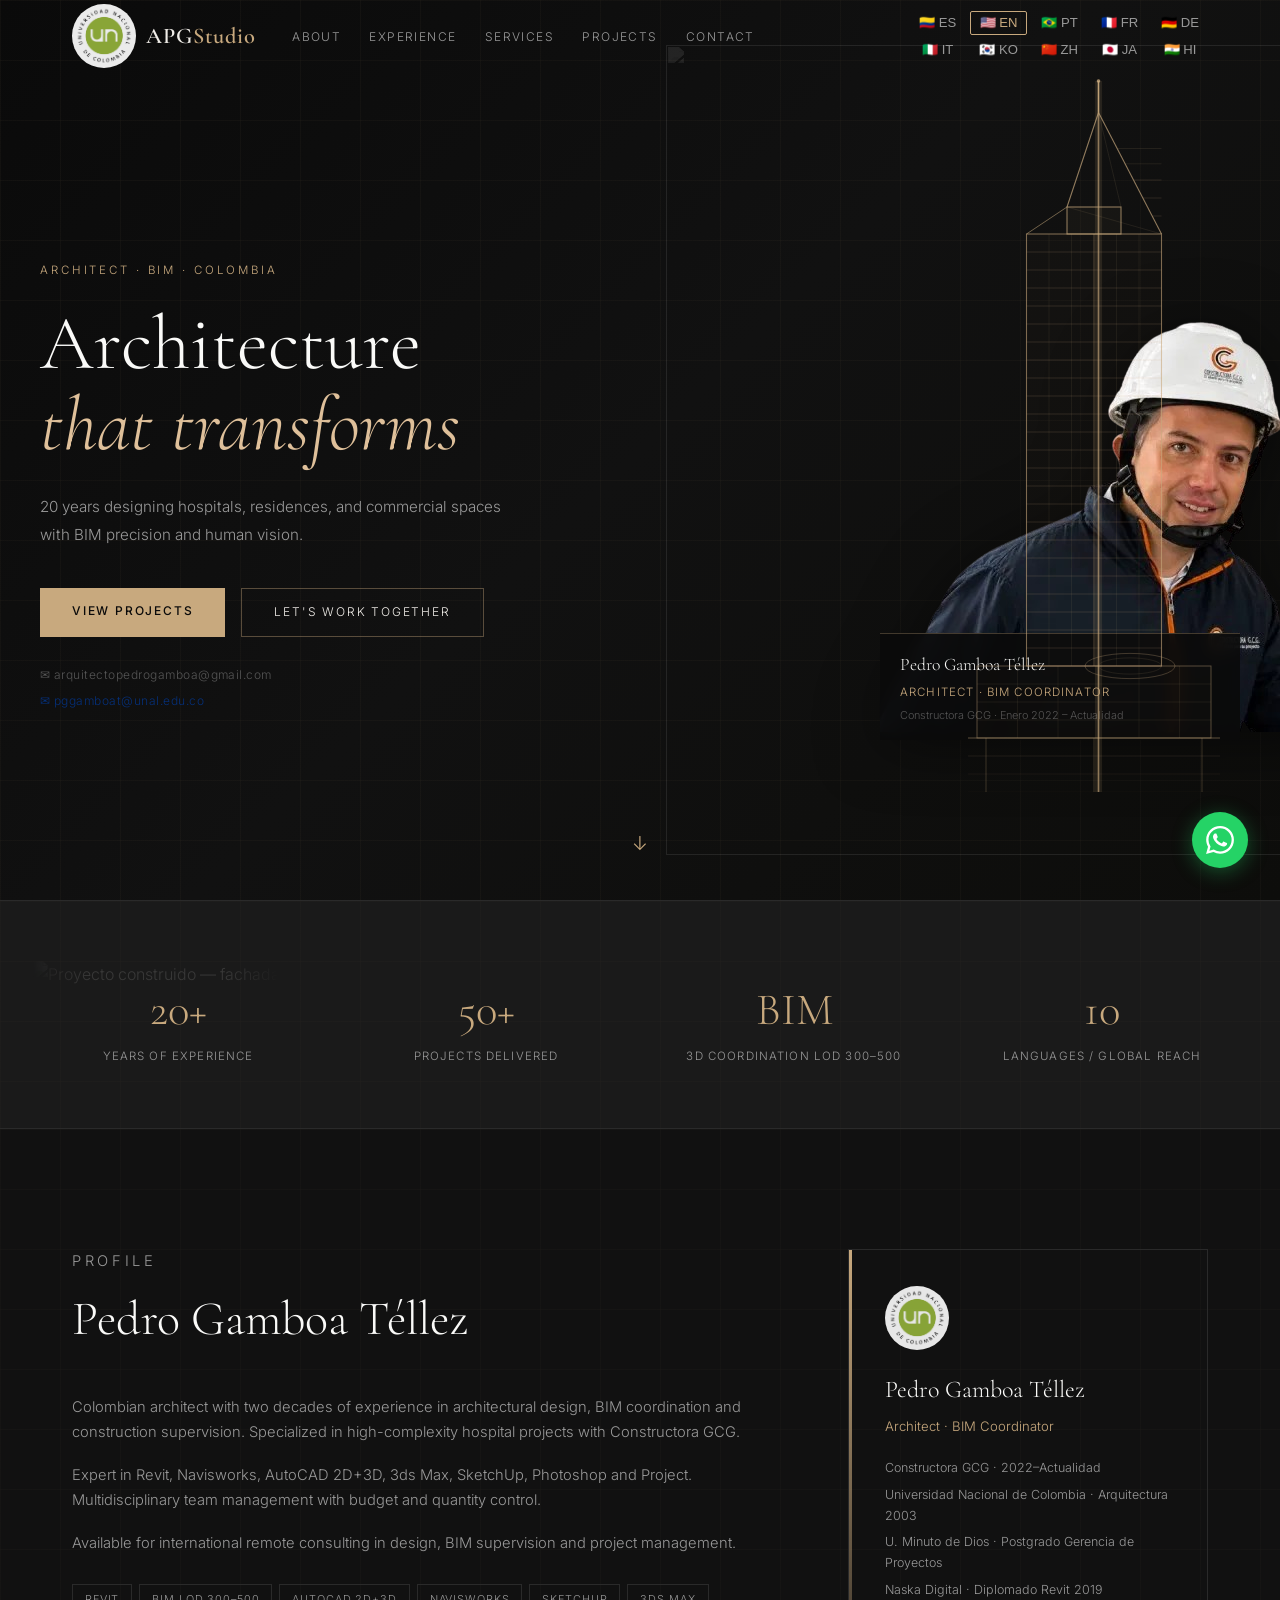
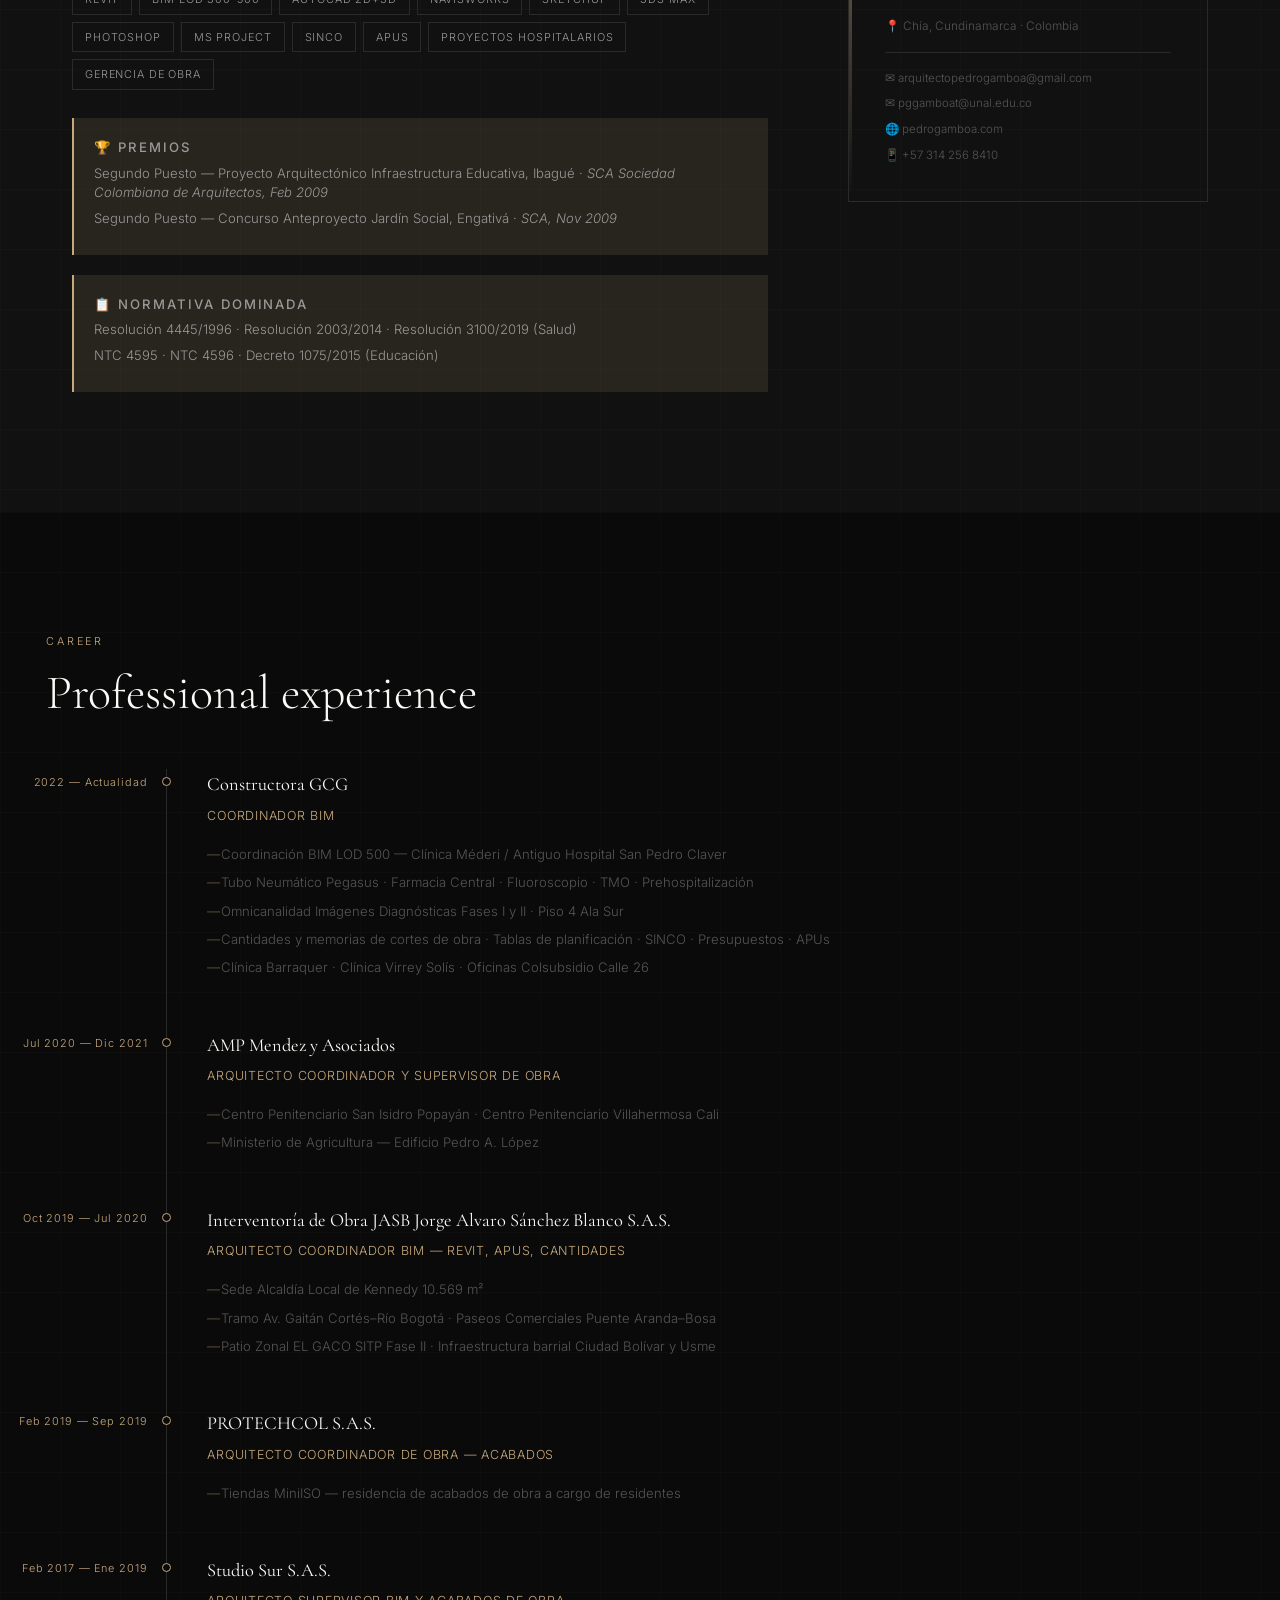
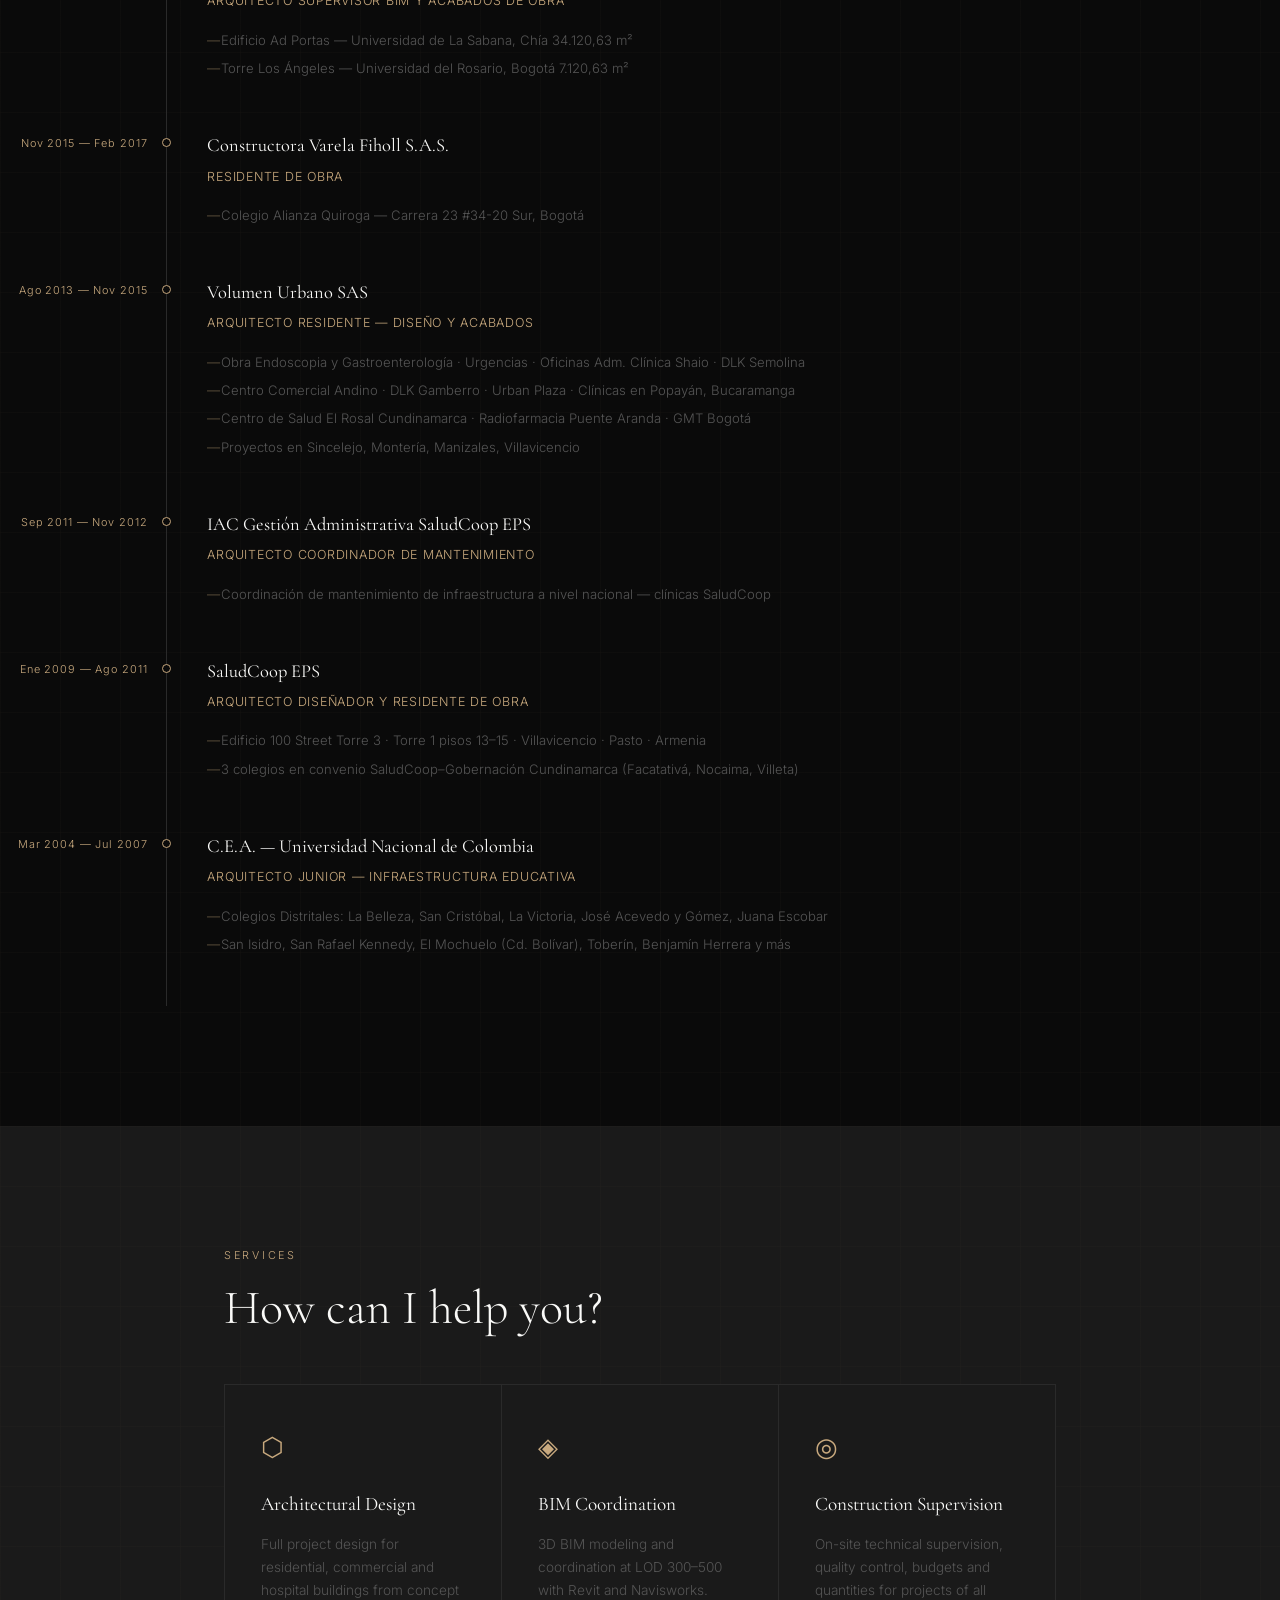
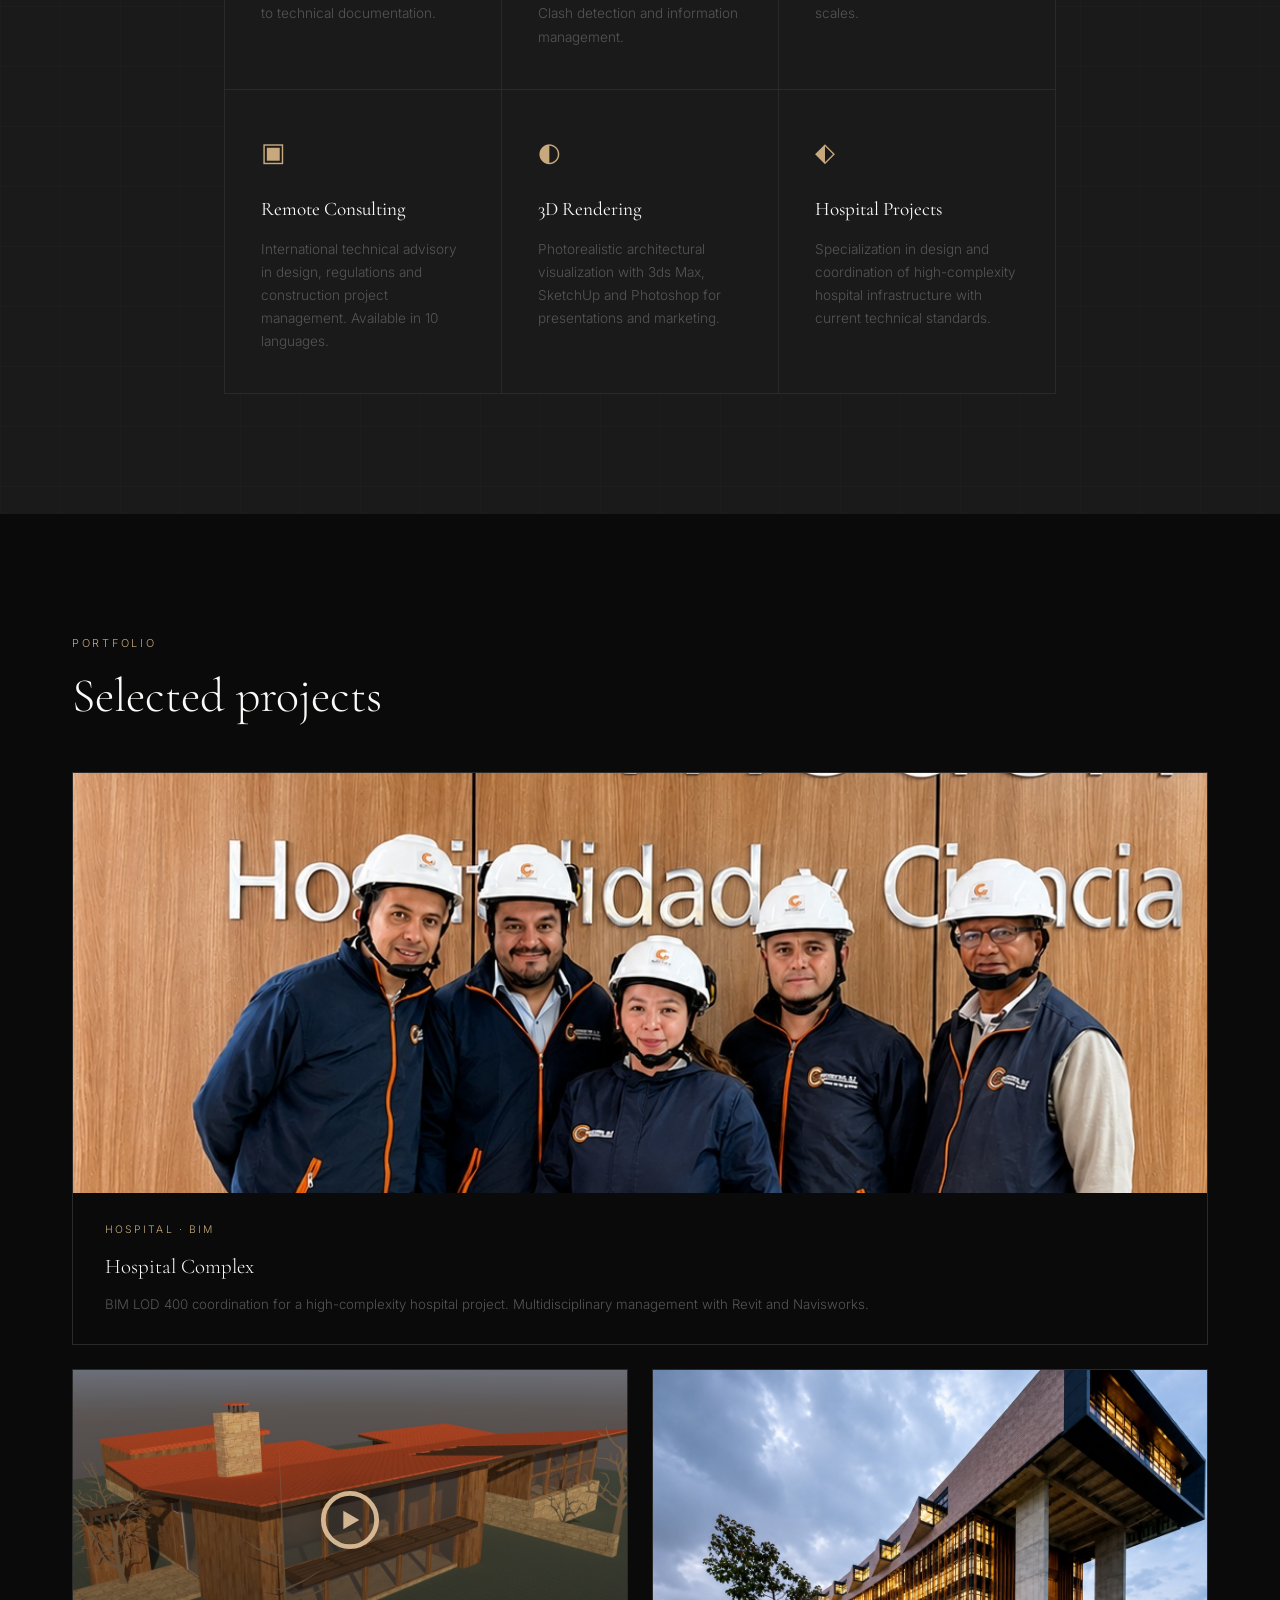
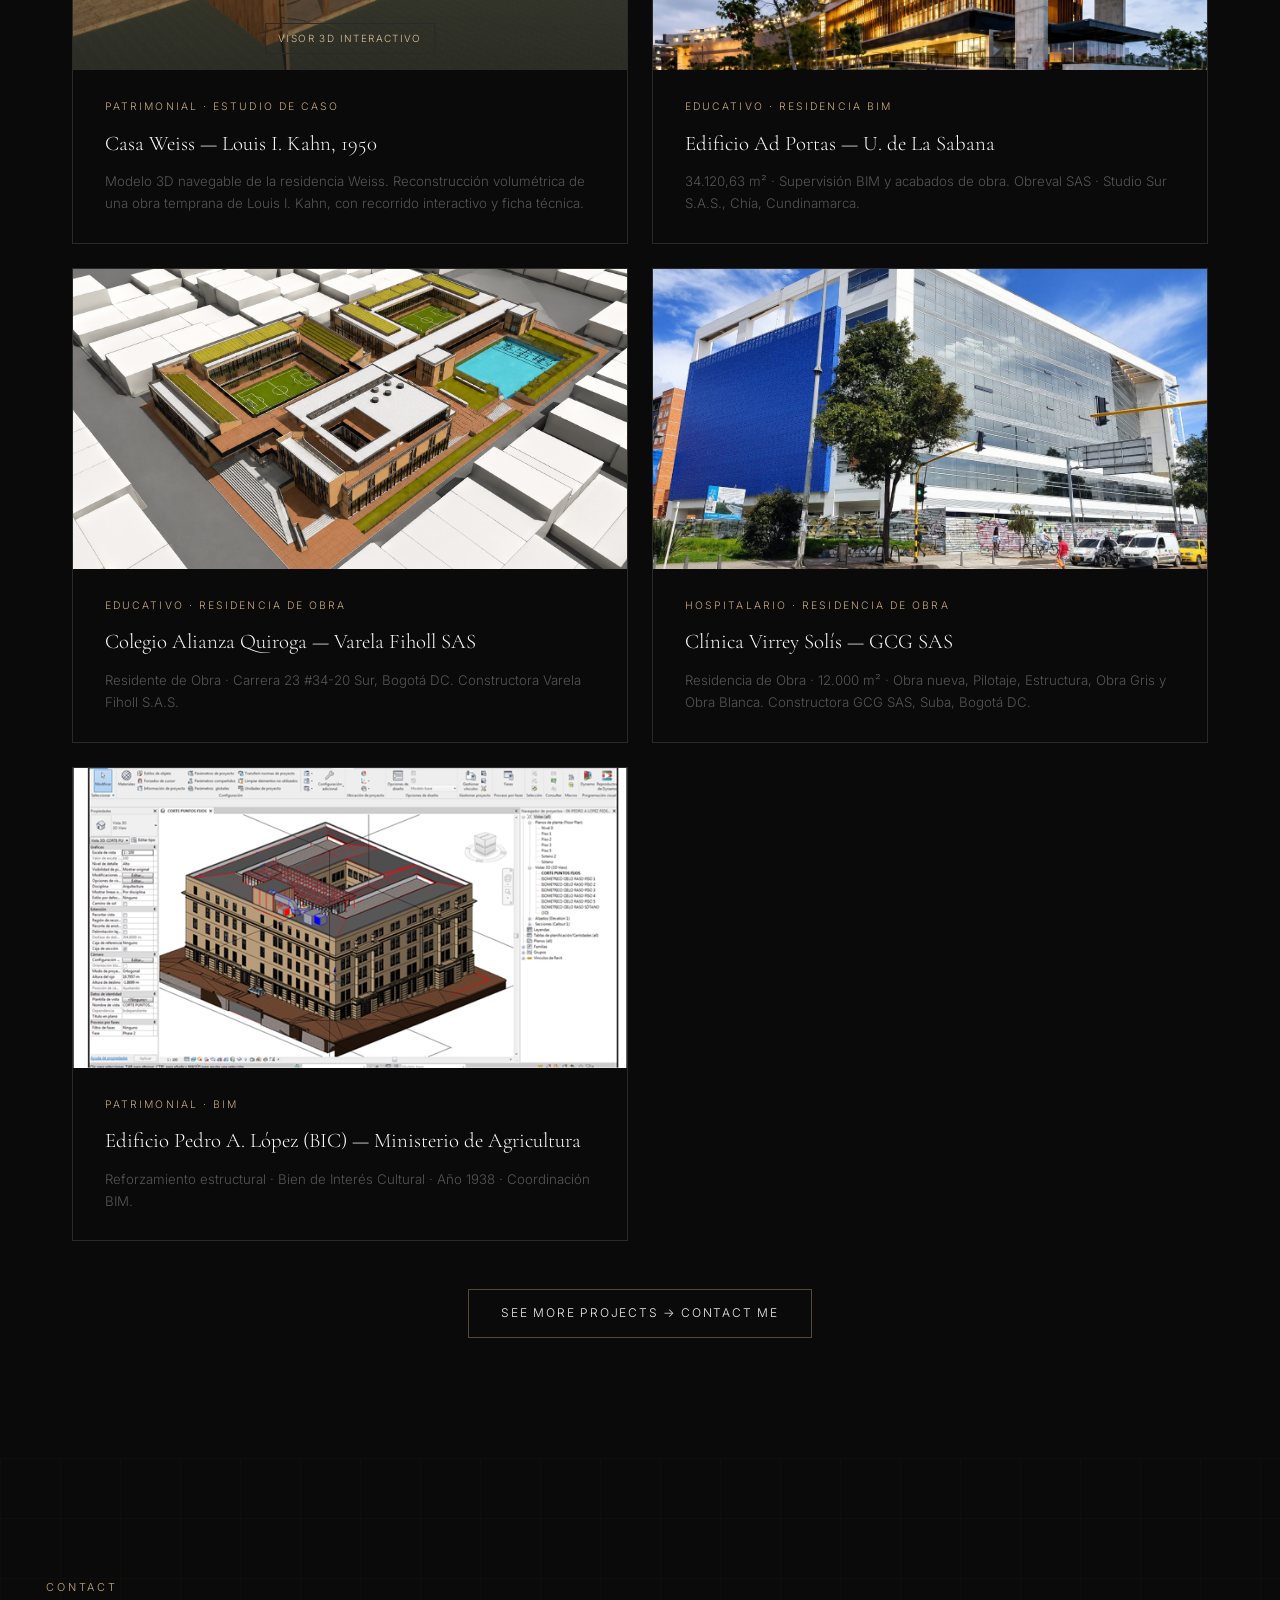
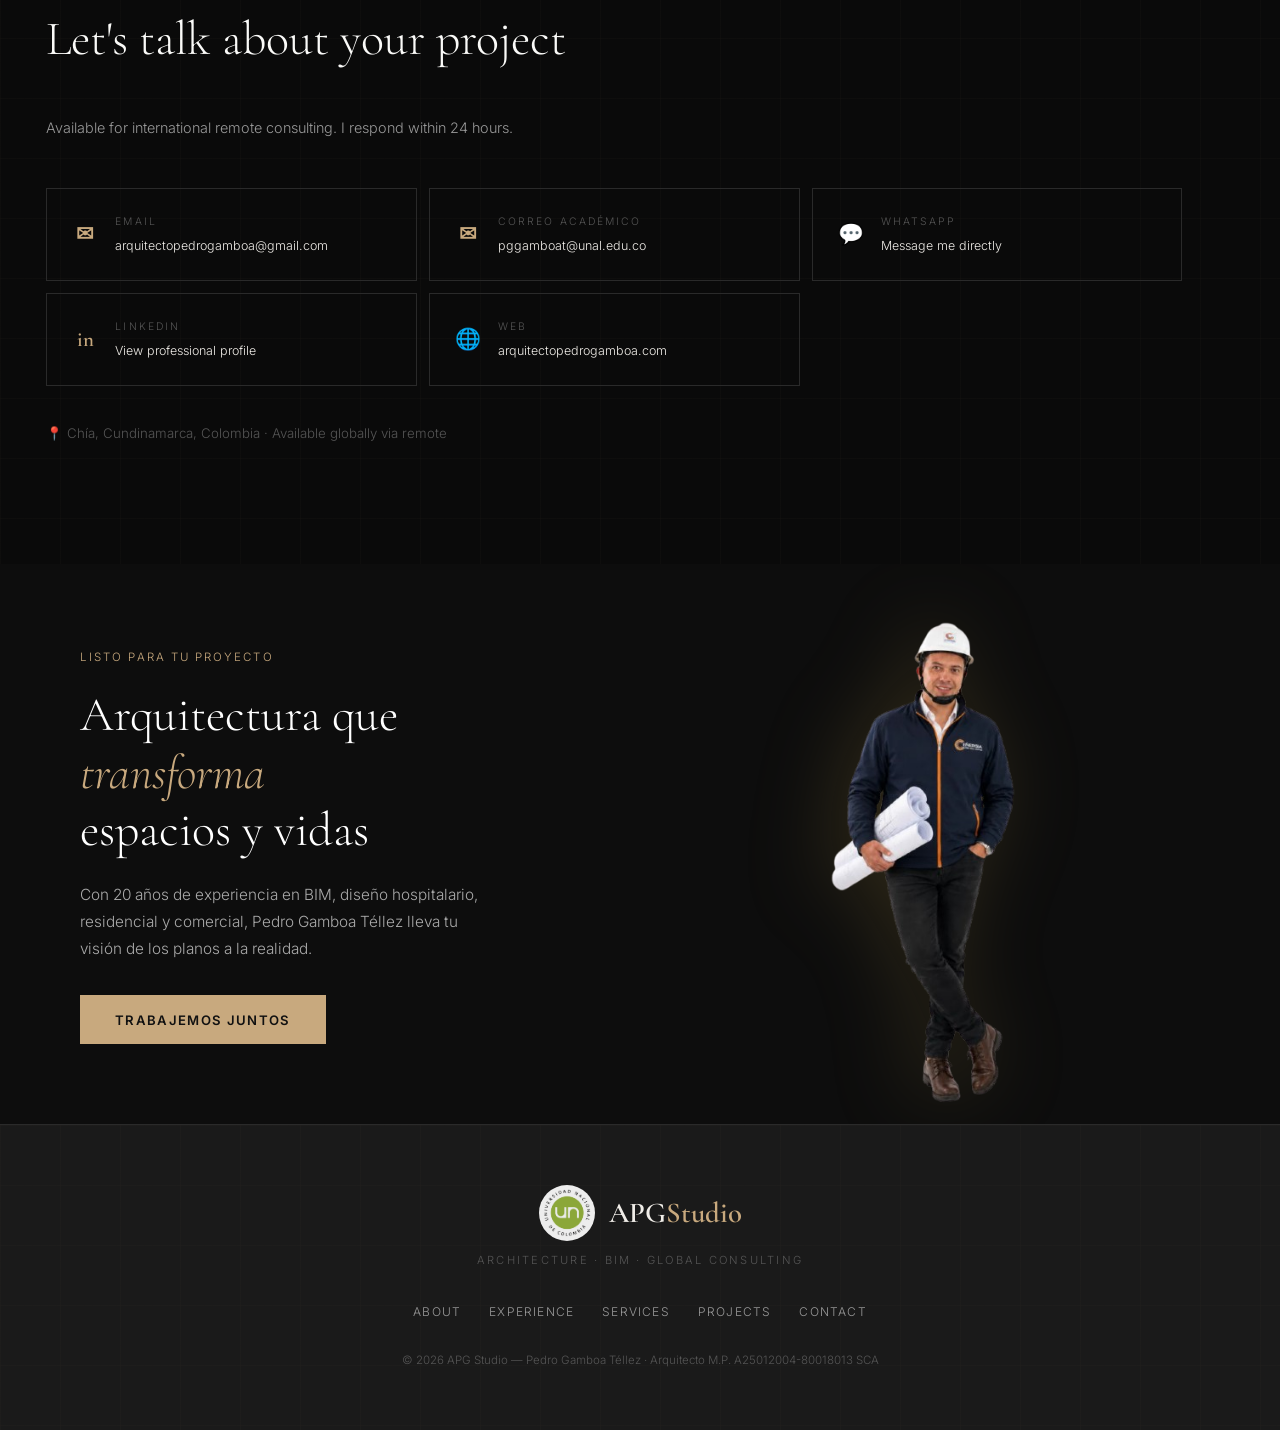
==== commit c6971da1: "Fix: corregir escala/posición de la foto del lote y ocultar césped/bordes de relleno en visor 3D Cas" ====
--- a/index.html
+++ b/index.html
@@ -11,6 +11,12 @@
   <meta property="og:description"
     content="Arquitectura que transforma espacios. BIM, Revit, AutoCAD, proyectos hospitalarios." />
   <meta property="og:type" content="website" />
+
+  <link rel="icon" type="image/png" sizes="32x32" href="images/favicon-32.png" />
+  <link rel="icon" type="image/png" sizes="16x16" href="images/favicon-16.png" />
+  <link rel="apple-touch-icon" sizes="180x180" href="images/favicon-180.png" />
+  <link rel="shortcut icon" href="images/favicon.ico" />
+
   <base href="./" />
   <link rel="preconnect" href="https://fonts.googleapis.com" />
   <link rel="preconnect" href="https://fonts.gstatic.com" crossorigin />
@@ -712,4 +718,4 @@
   <script src="js/main.js?v=2"></script>
 </body>
 
-</html>
+</html>
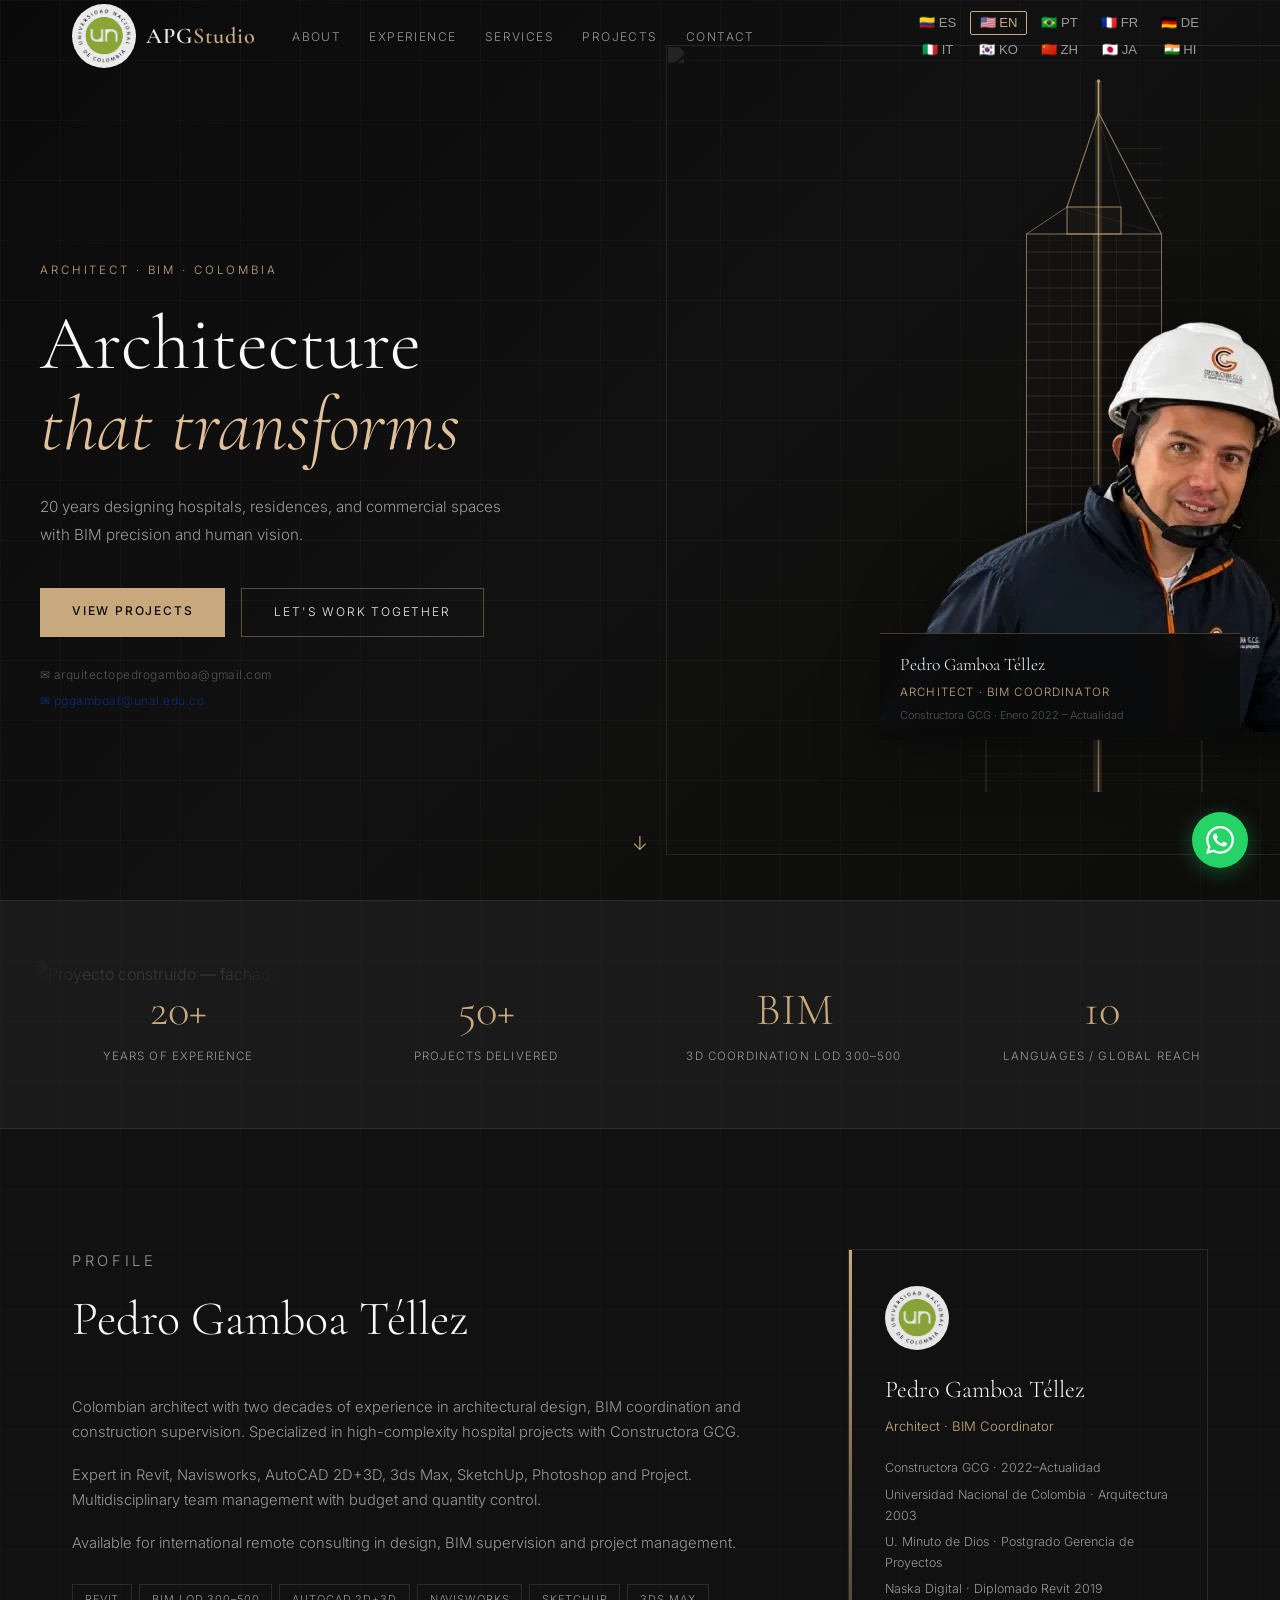
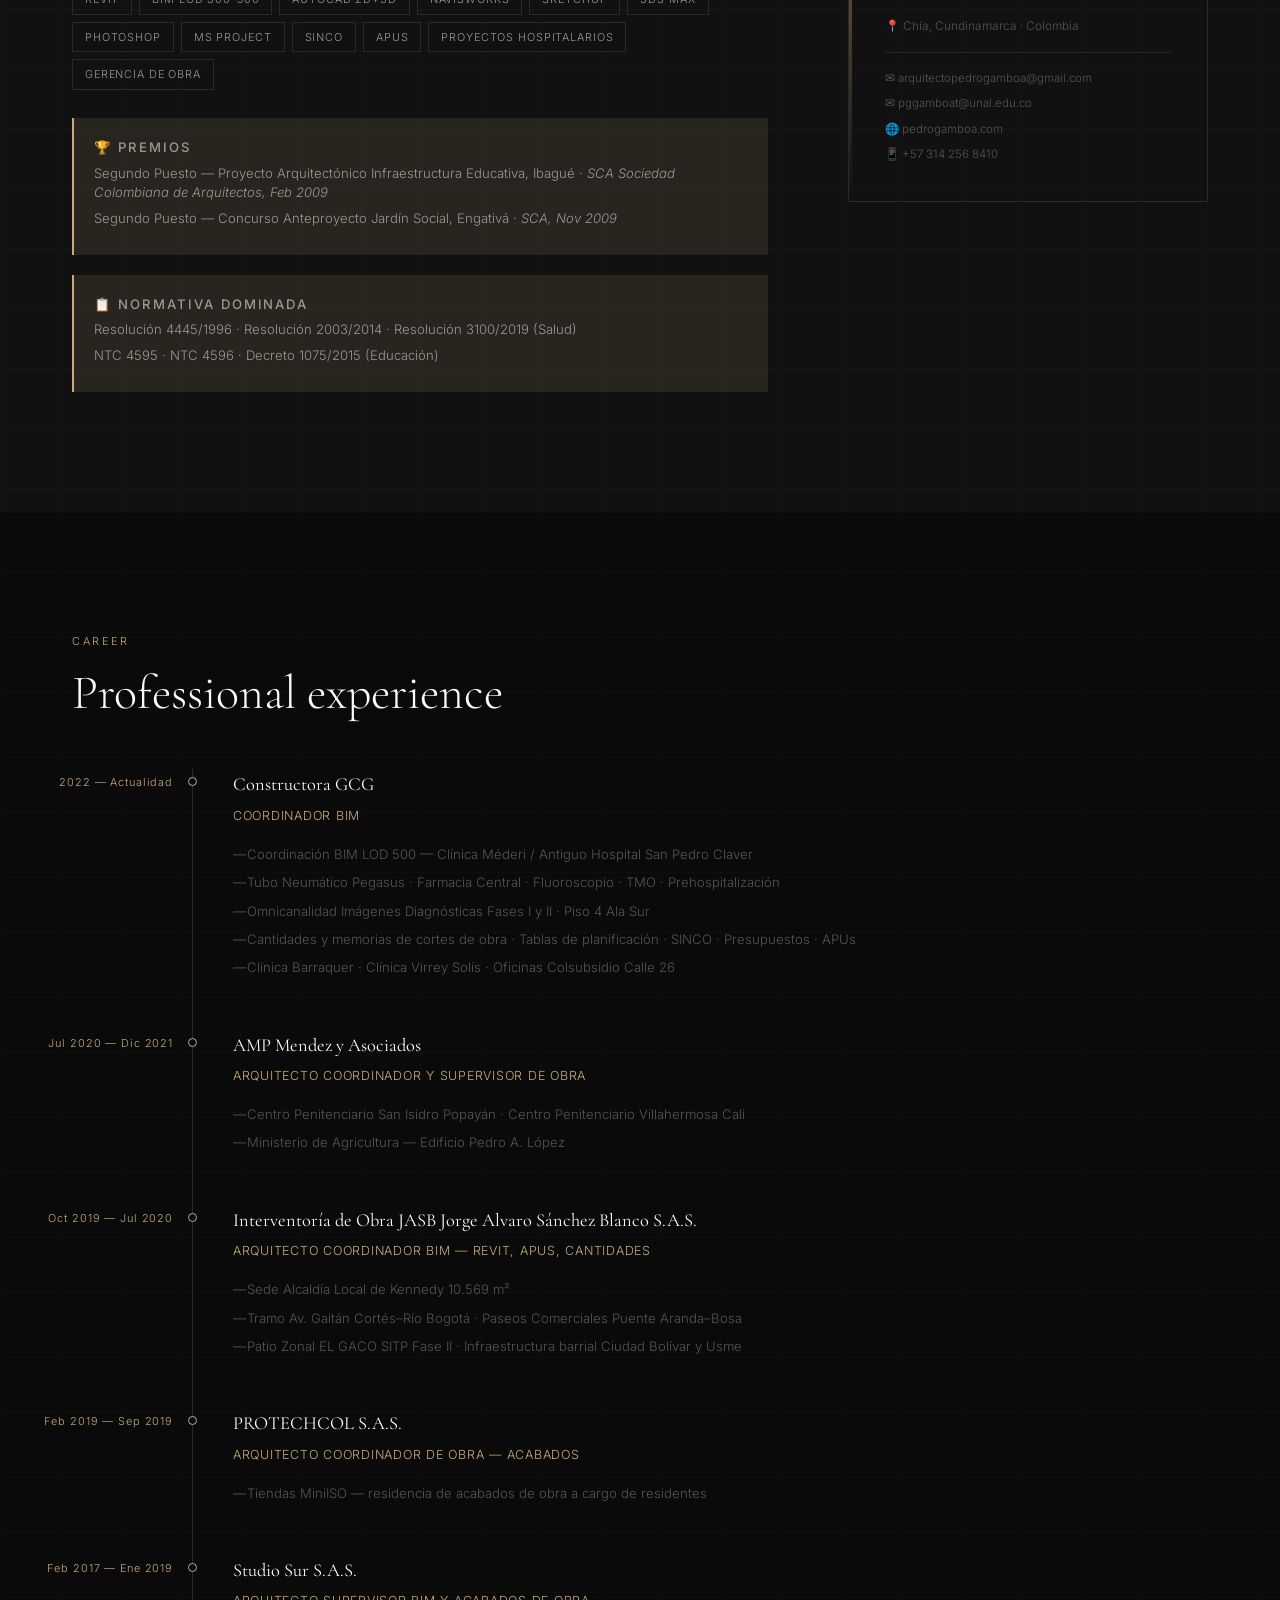
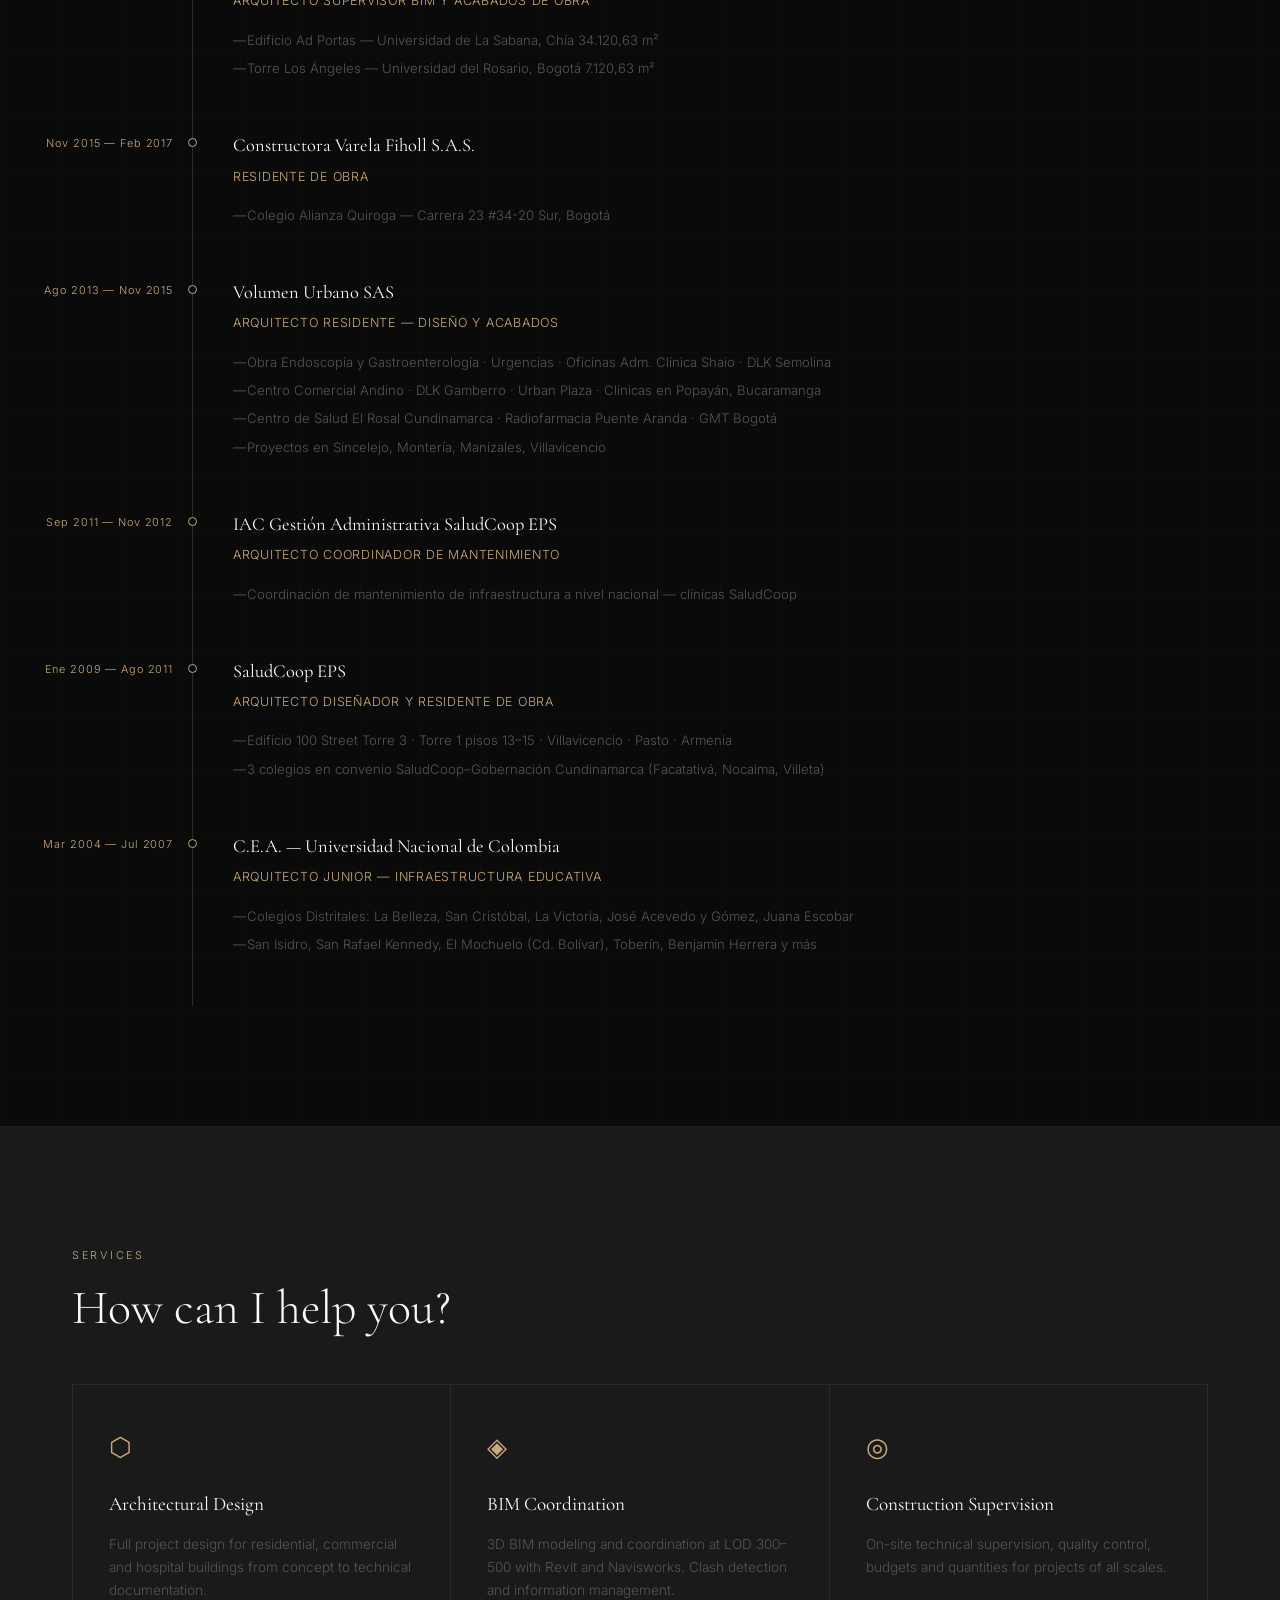
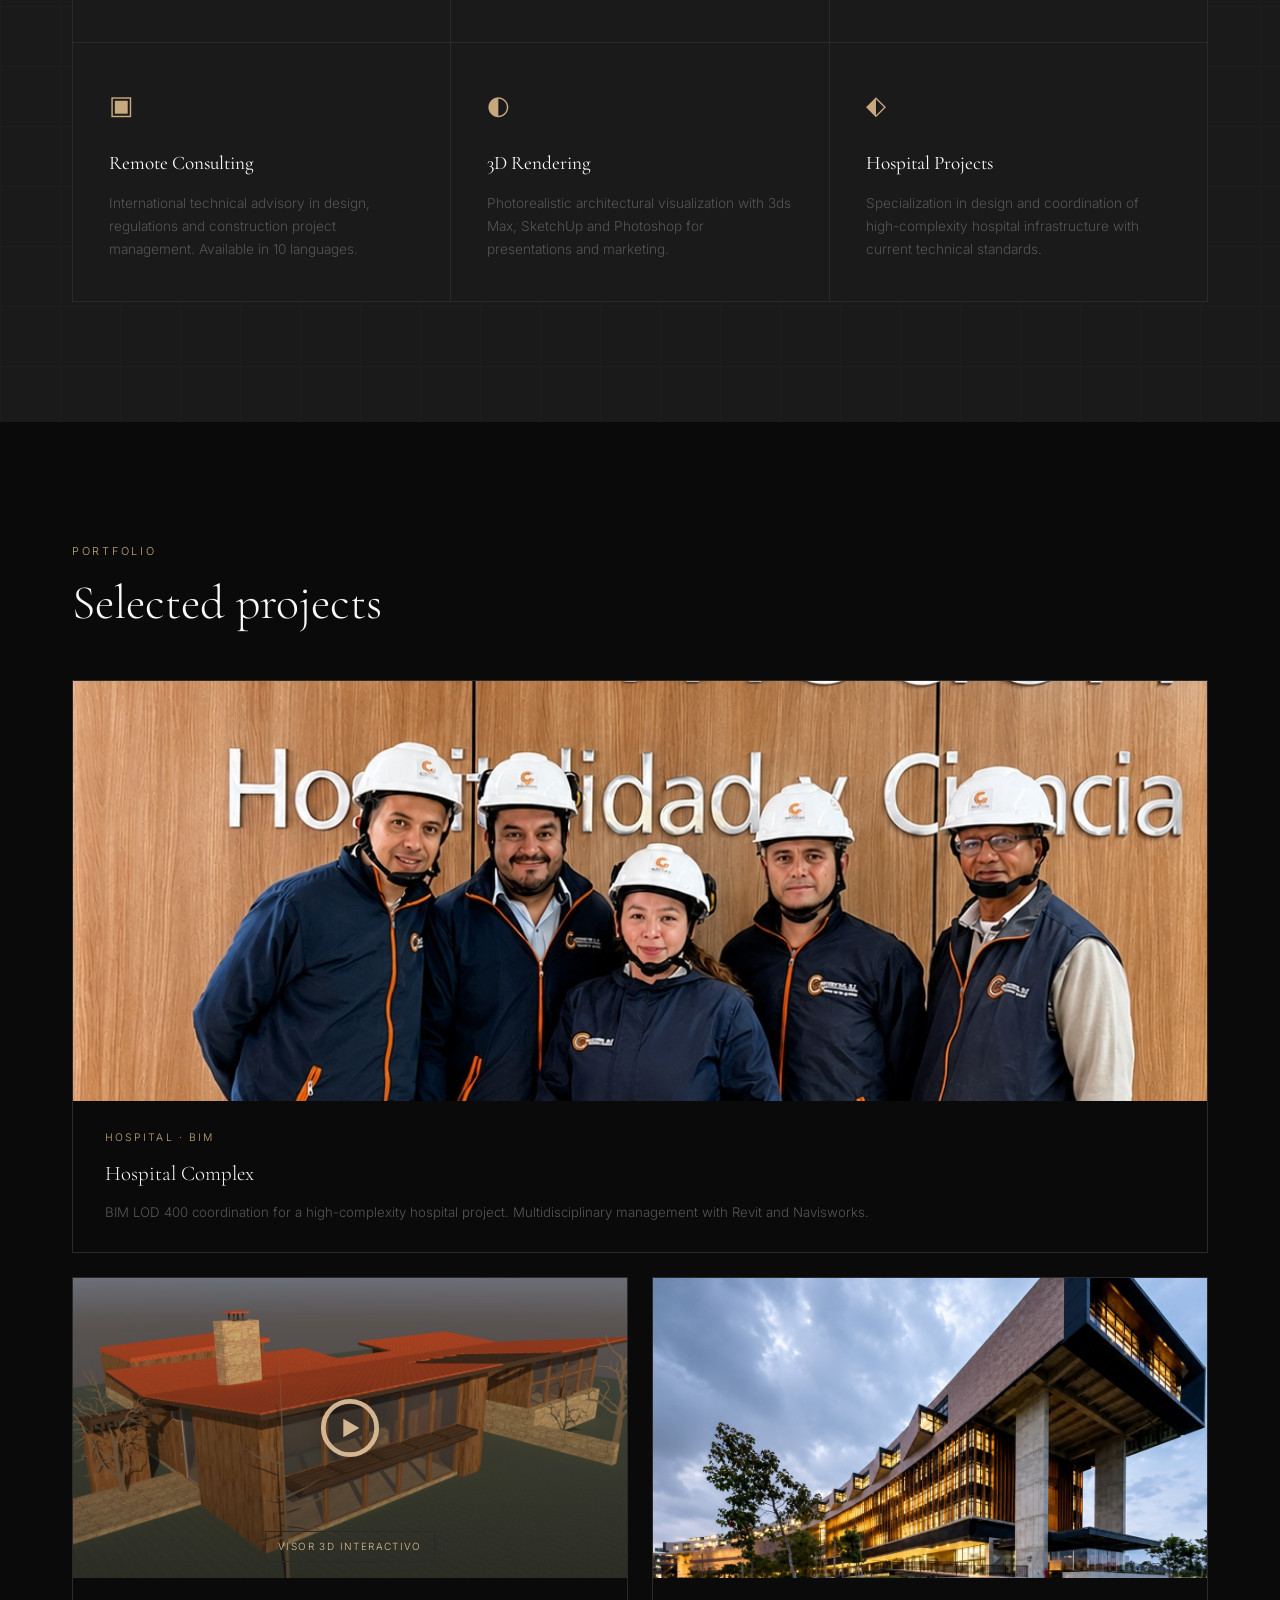
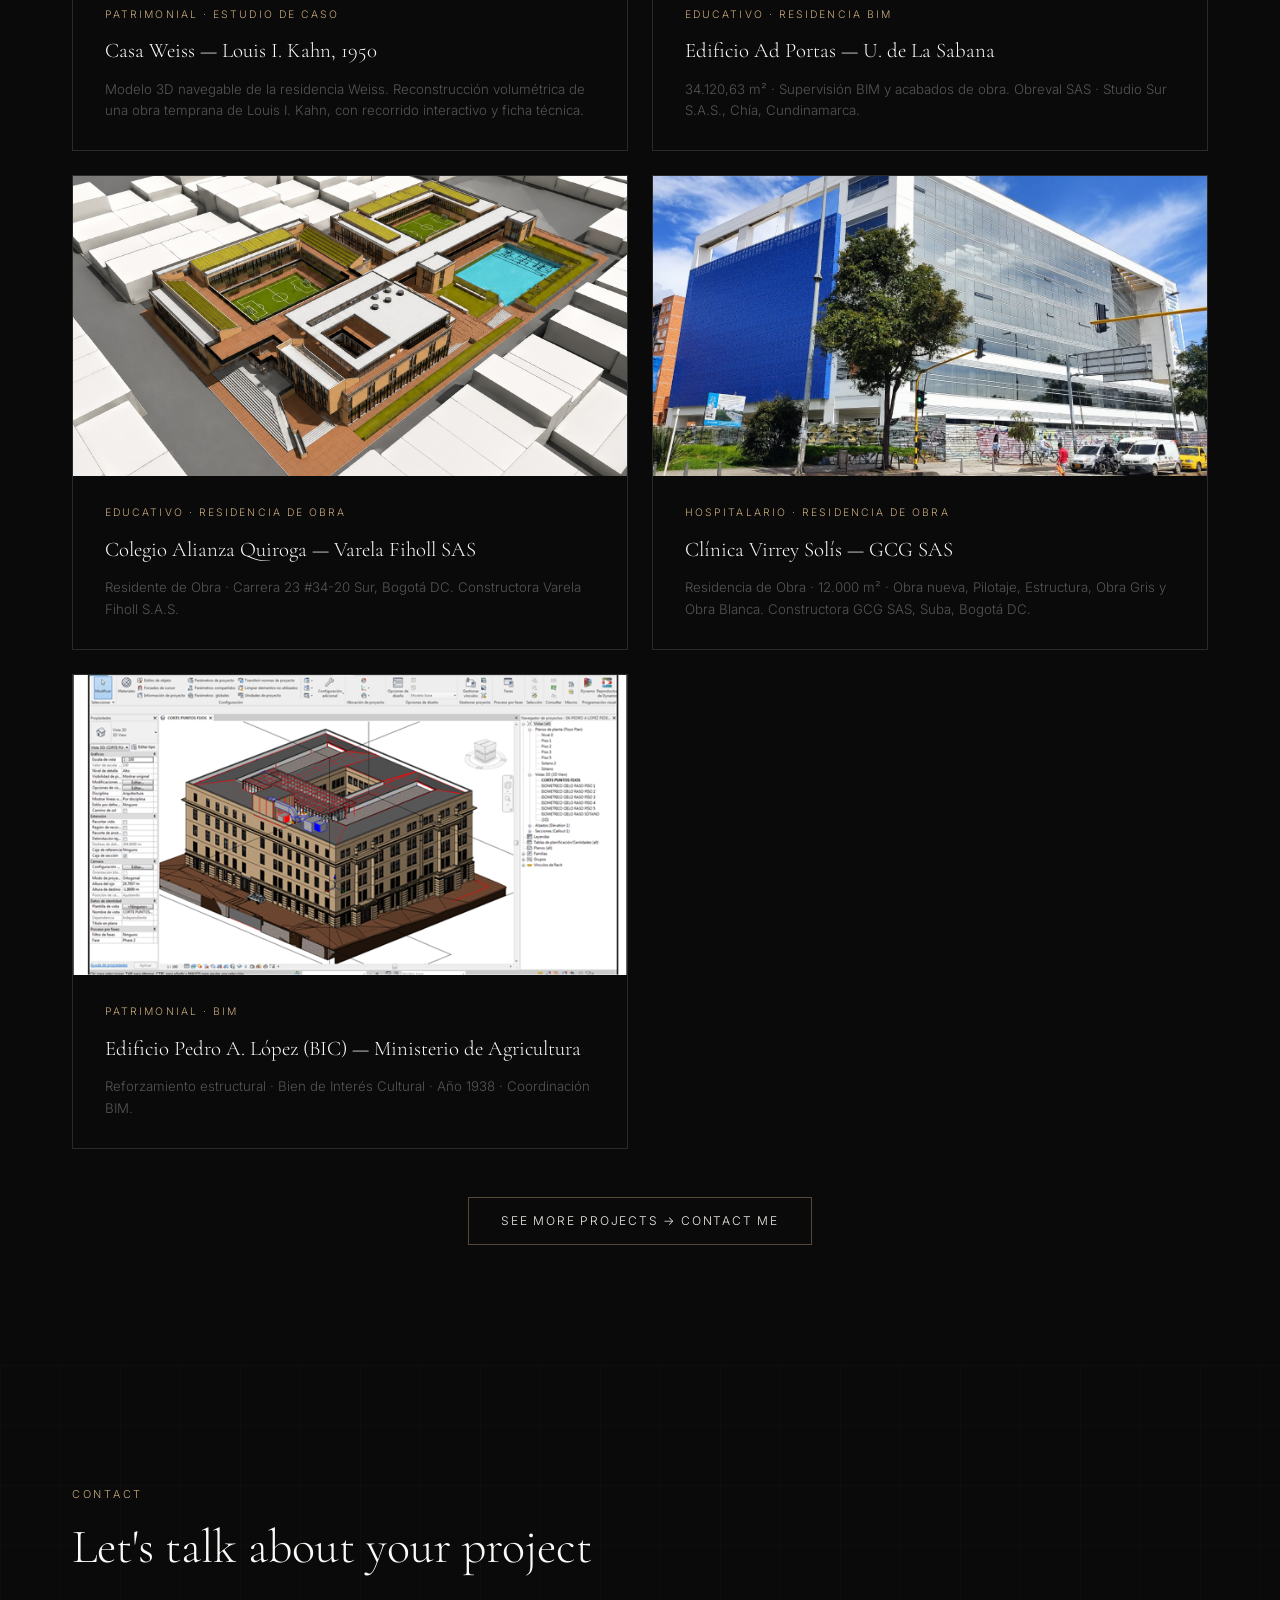
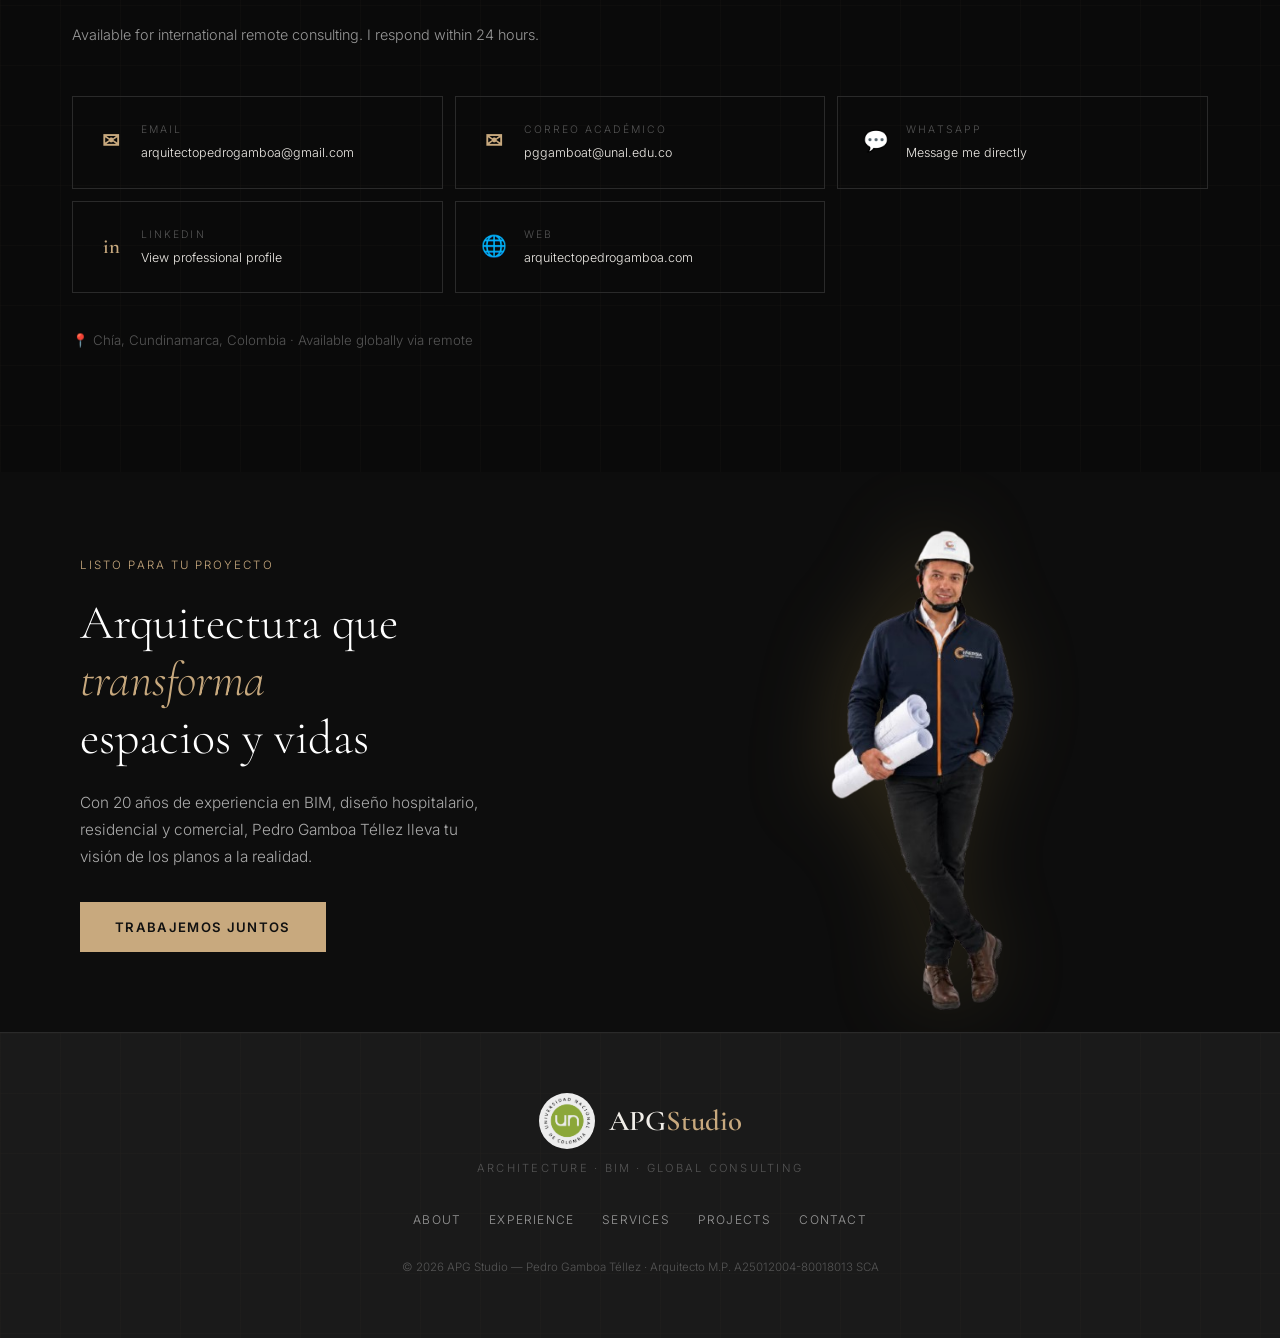
==== commit 28747007: "Fix: forzar recarga de CSS en móvil (v3) y torre detrás de la foto en hero" ====
--- a/index.html
+++ b/index.html
@@ -23,7 +23,7 @@
   <link
     href="https://fonts.googleapis.com/css2?family=Cormorant+Garamond:ital,wght@0,300;0,400;0,600;1,300;1,400&family=Inter:wght@300;400;500&display=swap"
     rel="stylesheet" />
-  <link rel="stylesheet" href="css/style.css?v=2" />
+  <link rel="stylesheet" href="css/style.css?v=3" />
 </head>
 
 <body>
--- a/css/style.css
+++ b/css/style.css
@@ -205,6 +205,24 @@
   border-radius: var(--radius);
 }
 
+/* ─── NAV RESPONSIVE ───
+   Nunca existía una regla que colapsara el menú a hamburguesa en móvil:
+   .nav-links y .lang-selector se quedaban con su ancho de escritorio,
+   empujando el nav-inner más allá del viewport y generando scroll
+   horizontal en toda la página (por eso los botones del hero y las
+   fotos se veían desalineados/cortados en las capturas de móvil). */
+@media (max-width: 900px) {
+
+  .nav-links,
+  .lang-selector {
+    display: none;
+  }
+
+  .menu-toggle {
+    display: block;
+  }
+}
+
 /* ─── HERO ─── */
 #hero {
   position: relative;
@@ -290,7 +308,11 @@
   width: 320px;
   height: 80vh;
   pointer-events: none;
-  z-index: 3;
+  /* Antes tenía z-index:3, igual que .hero-layout (que contiene la foto),
+     y al aparecer después en el HTML pintaba ENCIMA de la foto en
+     desktop (las líneas de la torre cruzaban la cara/casco). Bajamos a 2,
+     el mismo nivel que .hero-bim-bg, para que quede detrás de la foto. */
+  z-index: 2;
   animation: buildingPulse 5s ease-in-out infinite;
 }
 
@@ -409,7 +431,19 @@
 }
 
 @media (max-width: 1280px) {
-  .section-float-img {
+
+  /* Antes esta regla solo apuntaba a ".section-float-img" (1 clase), pero
+     el HTML usa ".section-float-img.float-stack" / ".side-left" / ".side-right"
+     (2 clases), que en CSS pesan MÁS que una sola clase — así que esa regla
+     de "ocultar" nunca ganaba, sin importar que estuviera después en el
+     archivo. Por eso las miniaturas seguían apareciendo sueltas en móvil.
+     Se repiten aquí las mismas combinaciones de clases para igualar (o
+     superar) esa especificidad y que el ocultamiento sí se aplique. */
+  .section-float-img,
+  .section-float-img.side-left,
+  .section-float-img.side-right,
+  .section-float-img.float-stack {
+    display: none;
     width: 0;
     flex-basis: 0;
     margin-left: 0;
@@ -1466,6 +1500,21 @@
     grid-template-columns: 1fr;
   }
 
+  /* Sección "Sobre mí": la tarjeta de contacto (about-card) usaba una
+     grilla de 2 columnas fija (1fr 360px) que nunca se colapsaba en móvil,
+     por lo que la tarjeta terminaba superpuesta sobre el texto. Se pasa a
+     1 columna y se quita el "sticky" (que en una sola columna no aporta y
+     puede quedar pegado tapando contenido al hacer scroll). */
+  #about .section-inner {
+    grid-template-columns: 1fr;
+    gap: 40px;
+  }
+
+  .about-card {
+    position: static;
+    top: auto;
+  }
+
   /* Sección closing: una columna */
   .closing-inner {
     grid-template-columns: 1fr;
@@ -1752,6 +1801,21 @@
     grid-template-columns: 1fr;
   }
 
+  /* Sección "Sobre mí": la tarjeta de contacto (about-card) usaba una
+     grilla de 2 columnas fija (1fr 360px) que nunca se colapsaba en móvil,
+     por lo que la tarjeta terminaba superpuesta sobre el texto. Se pasa a
+     1 columna y se quita el "sticky" (que en una sola columna no aporta y
+     puede quedar pegado tapando contenido al hacer scroll). */
+  #about .section-inner {
+    grid-template-columns: 1fr;
+    gap: 40px;
+  }
+
+  .about-card {
+    position: static;
+    top: auto;
+  }
+
   /* Sección closing: una columna */
   .closing-inner {
     grid-template-columns: 1fr;
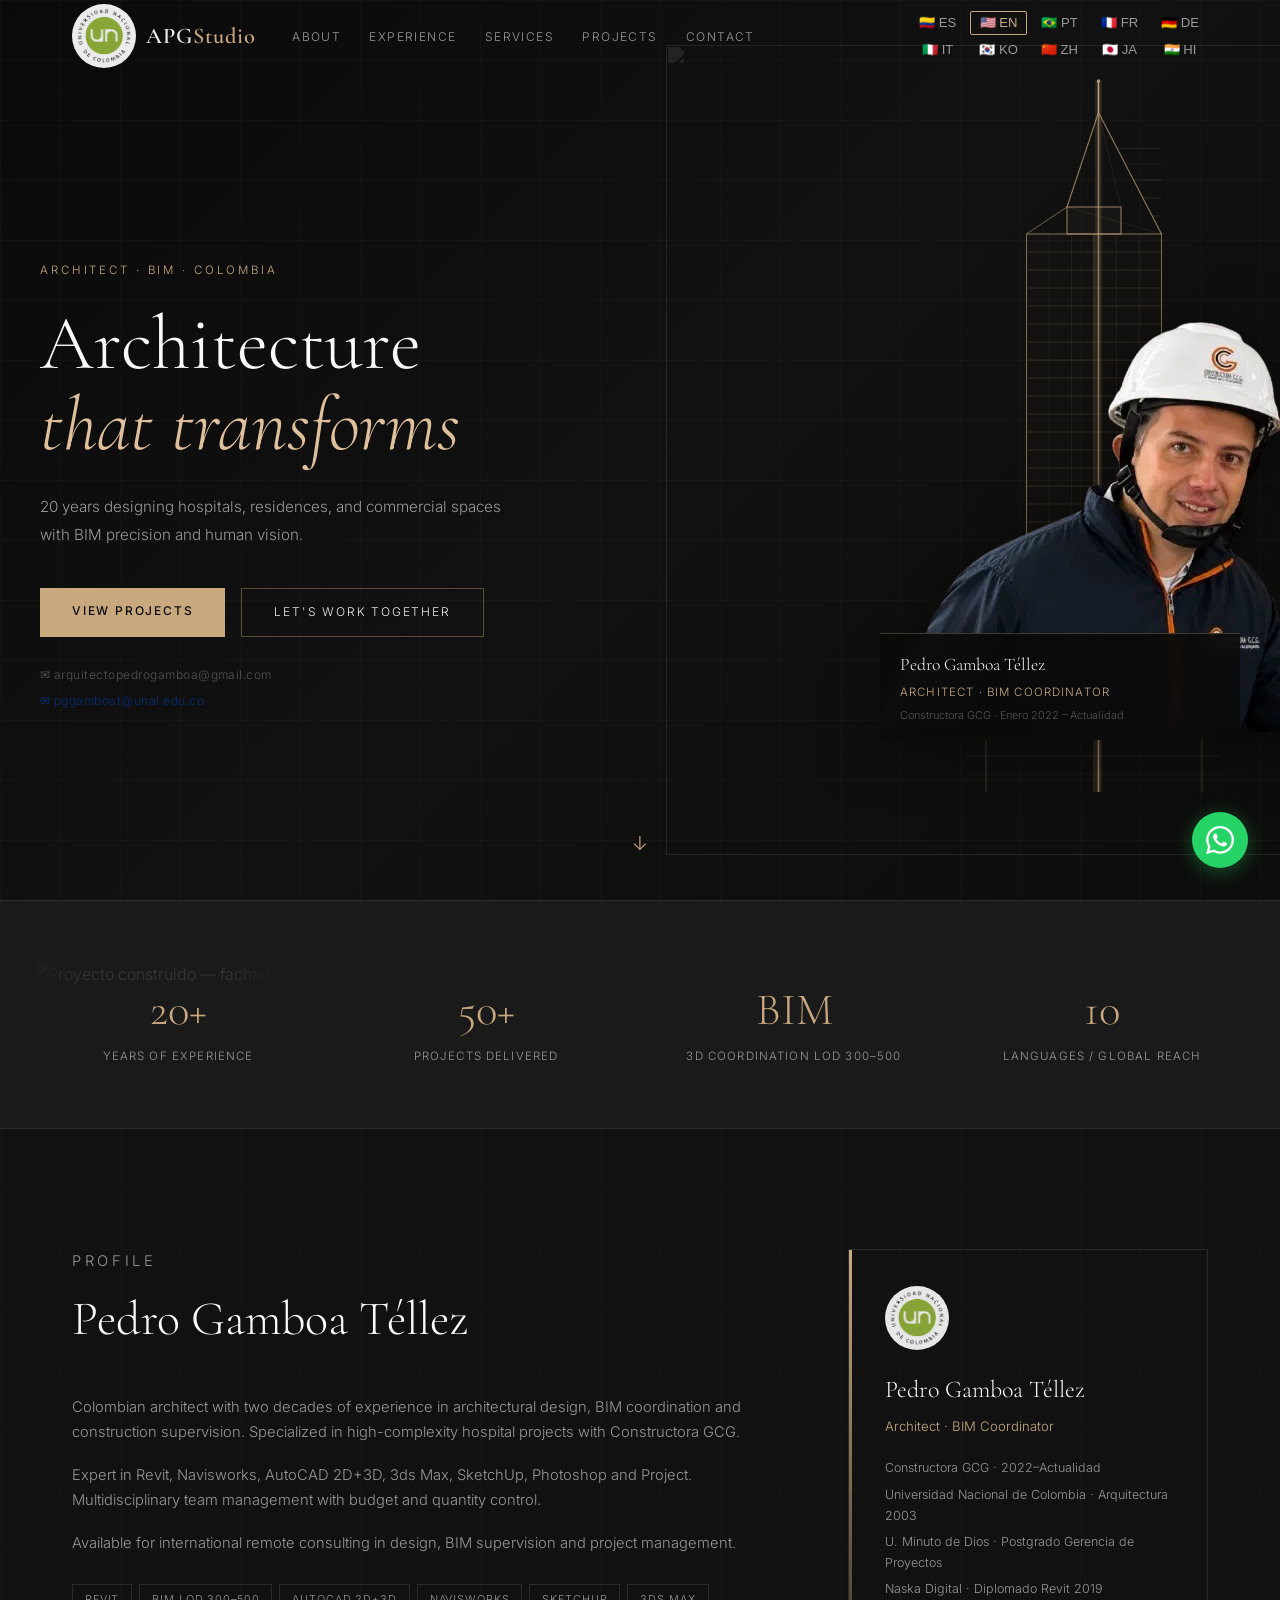
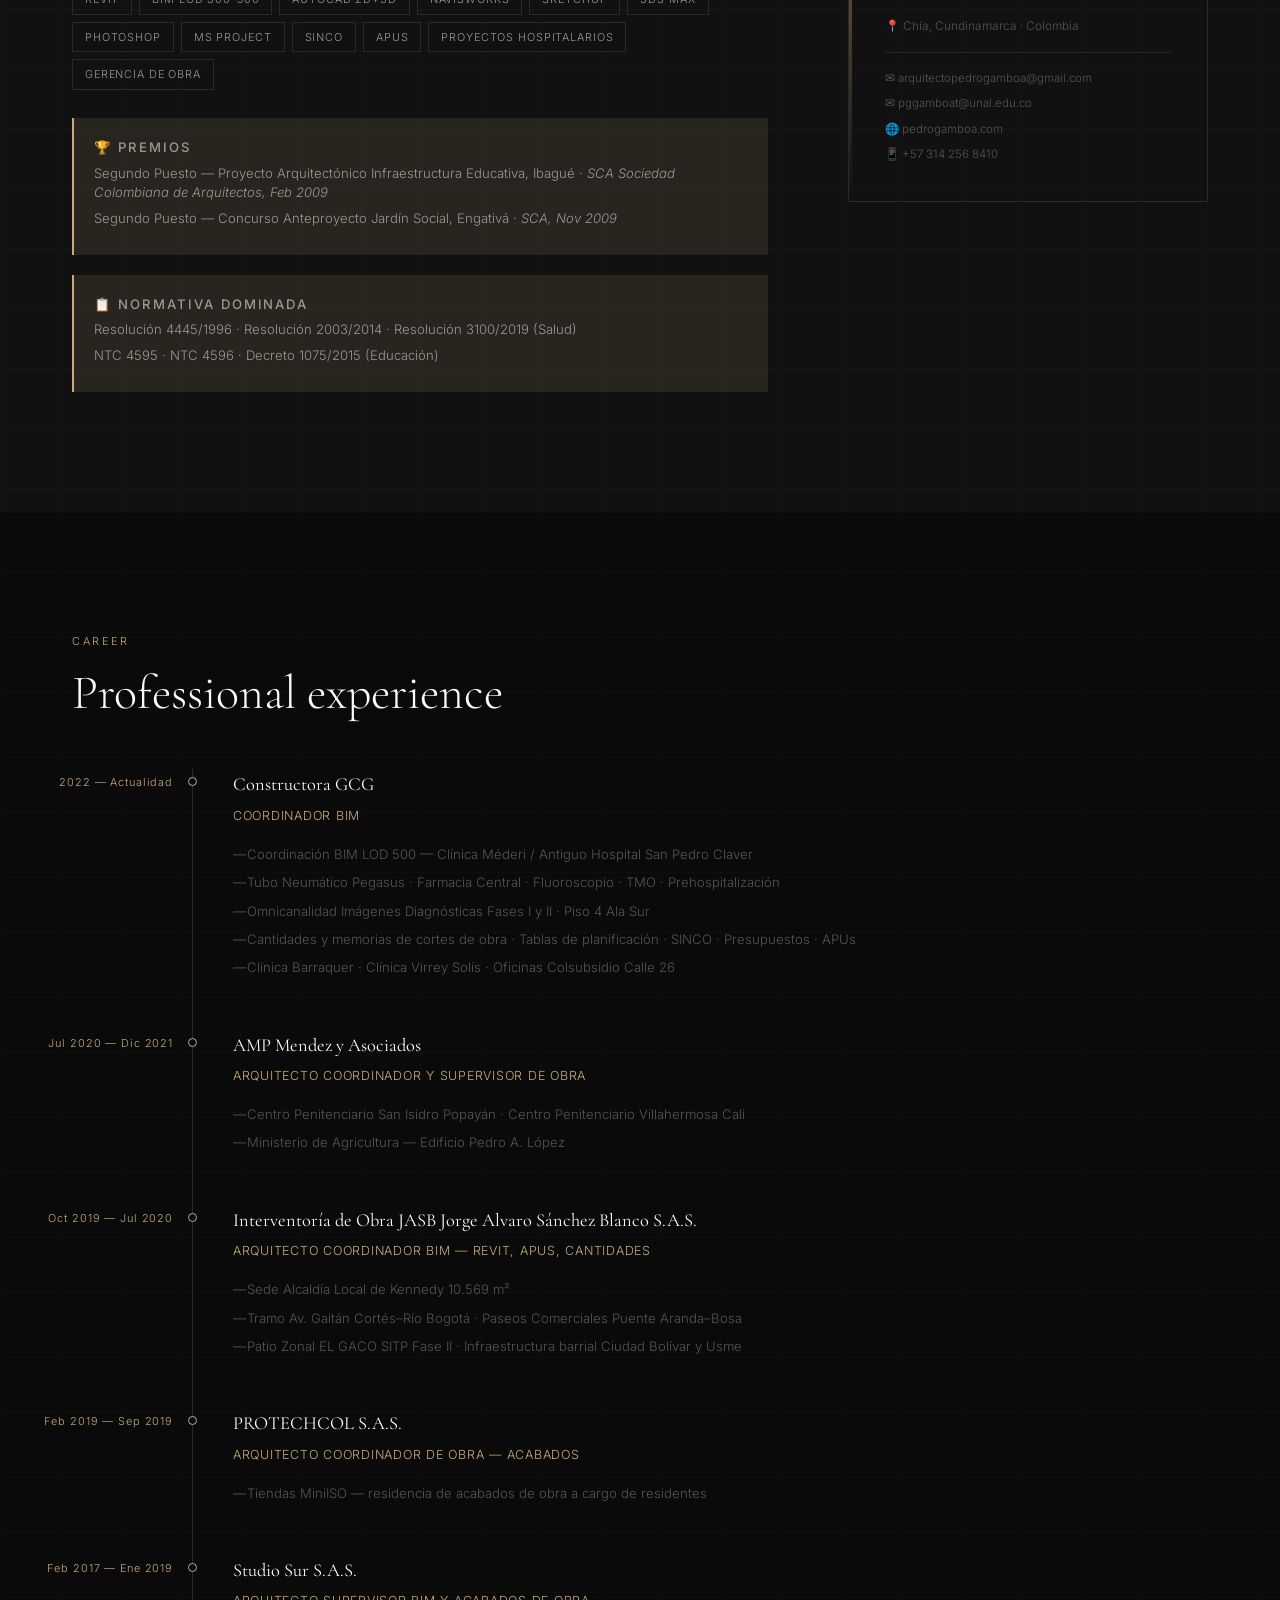
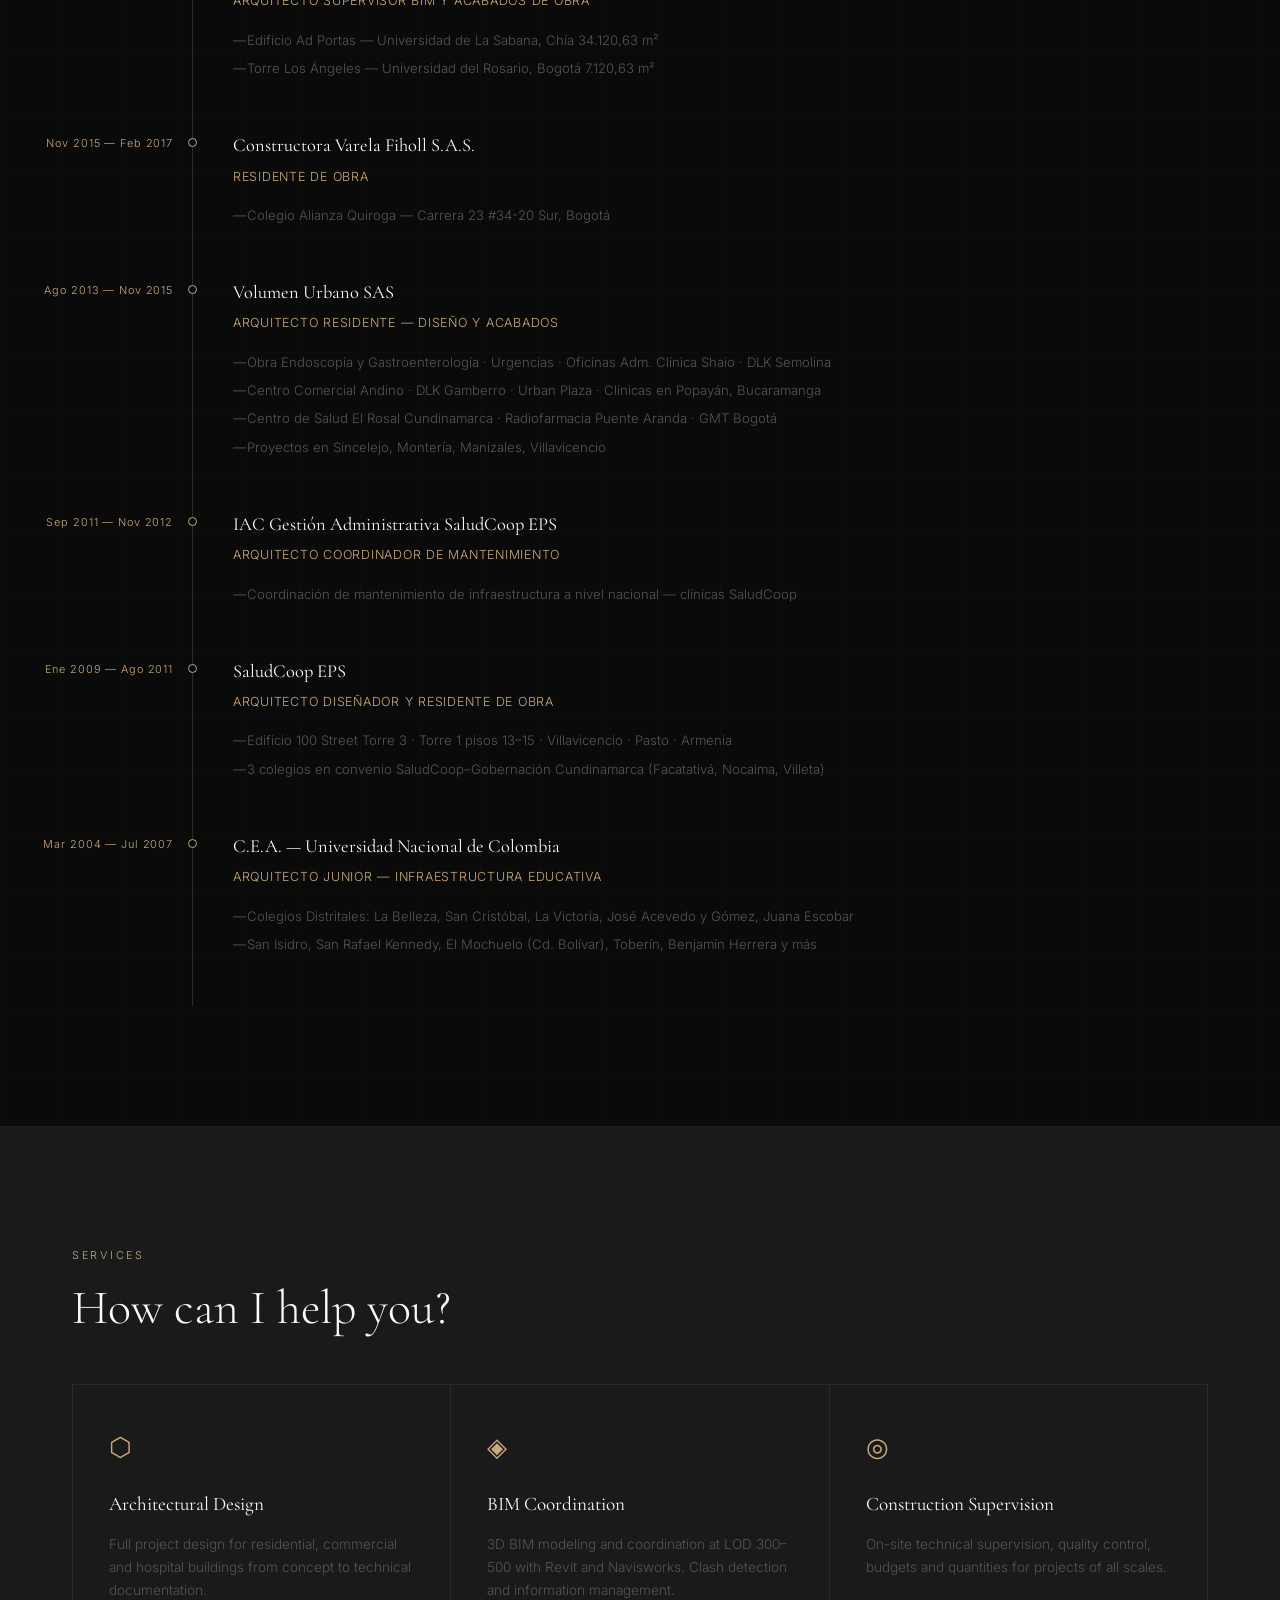
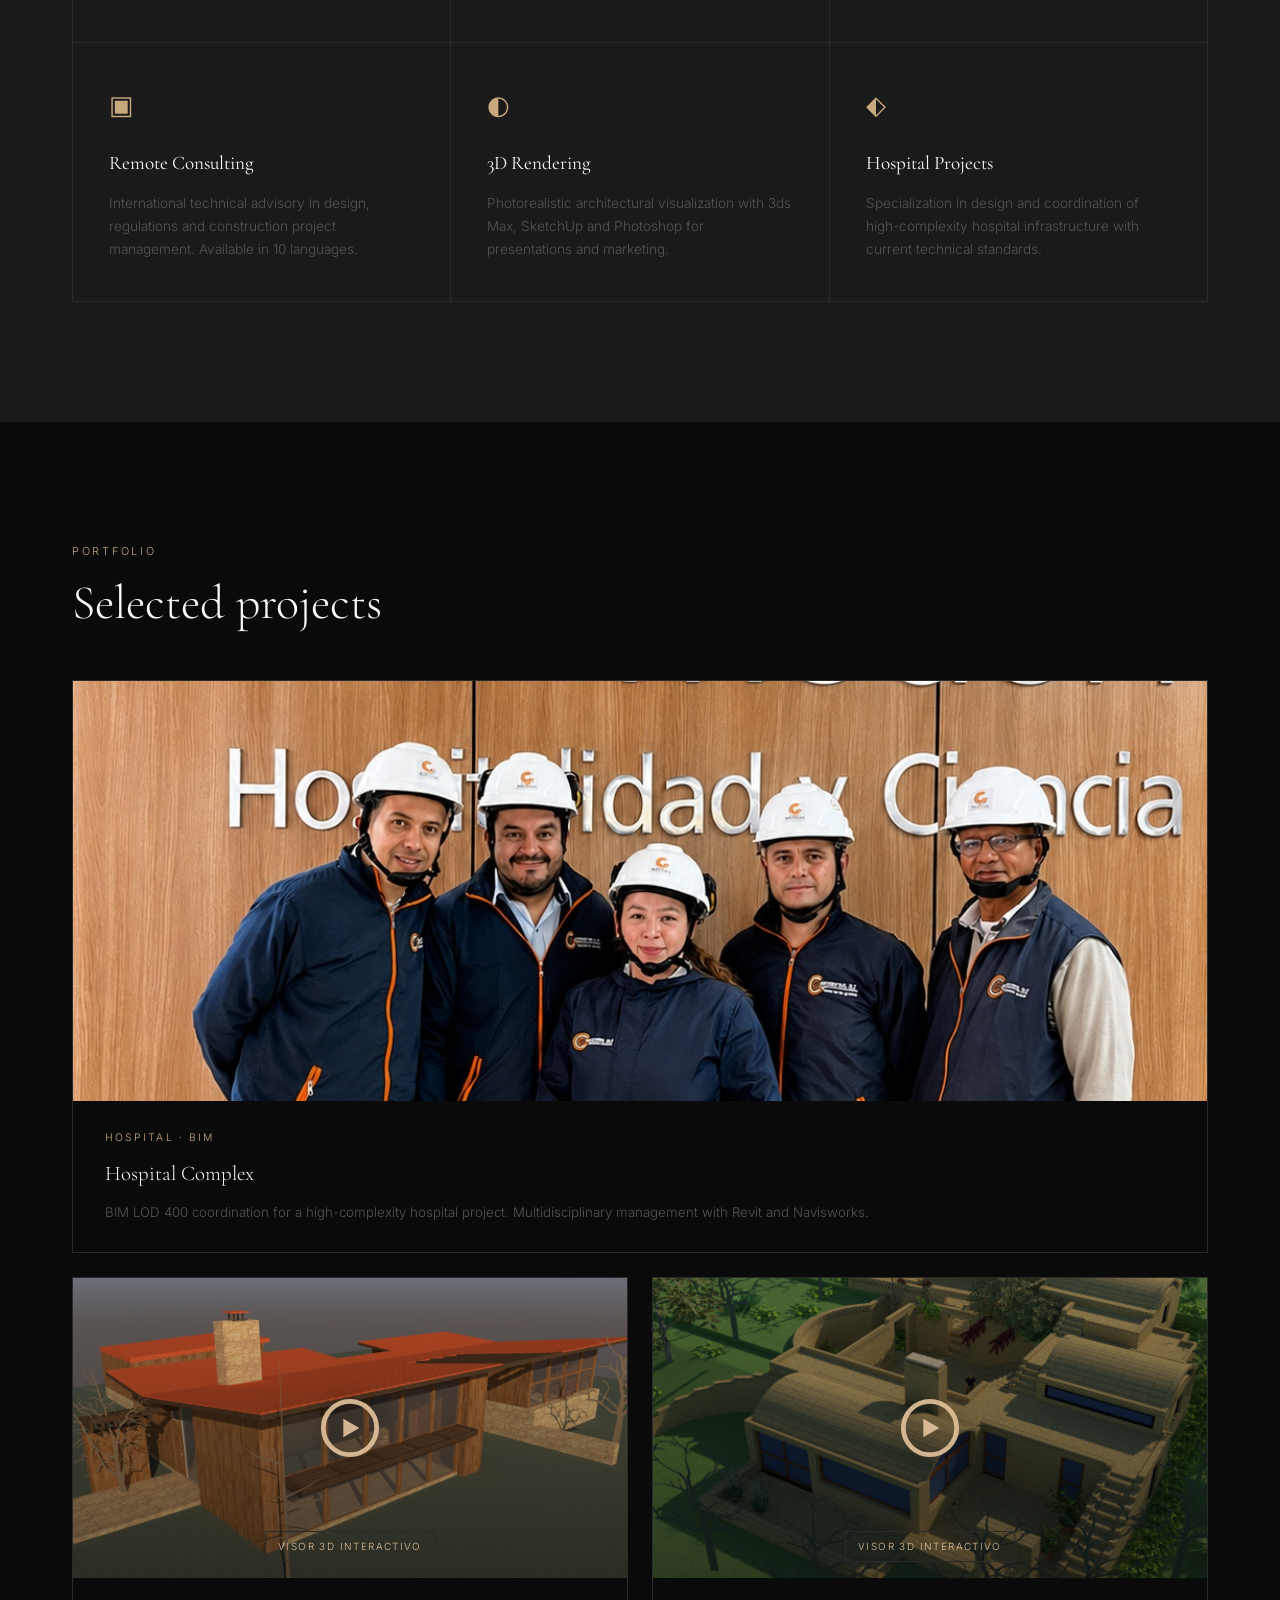
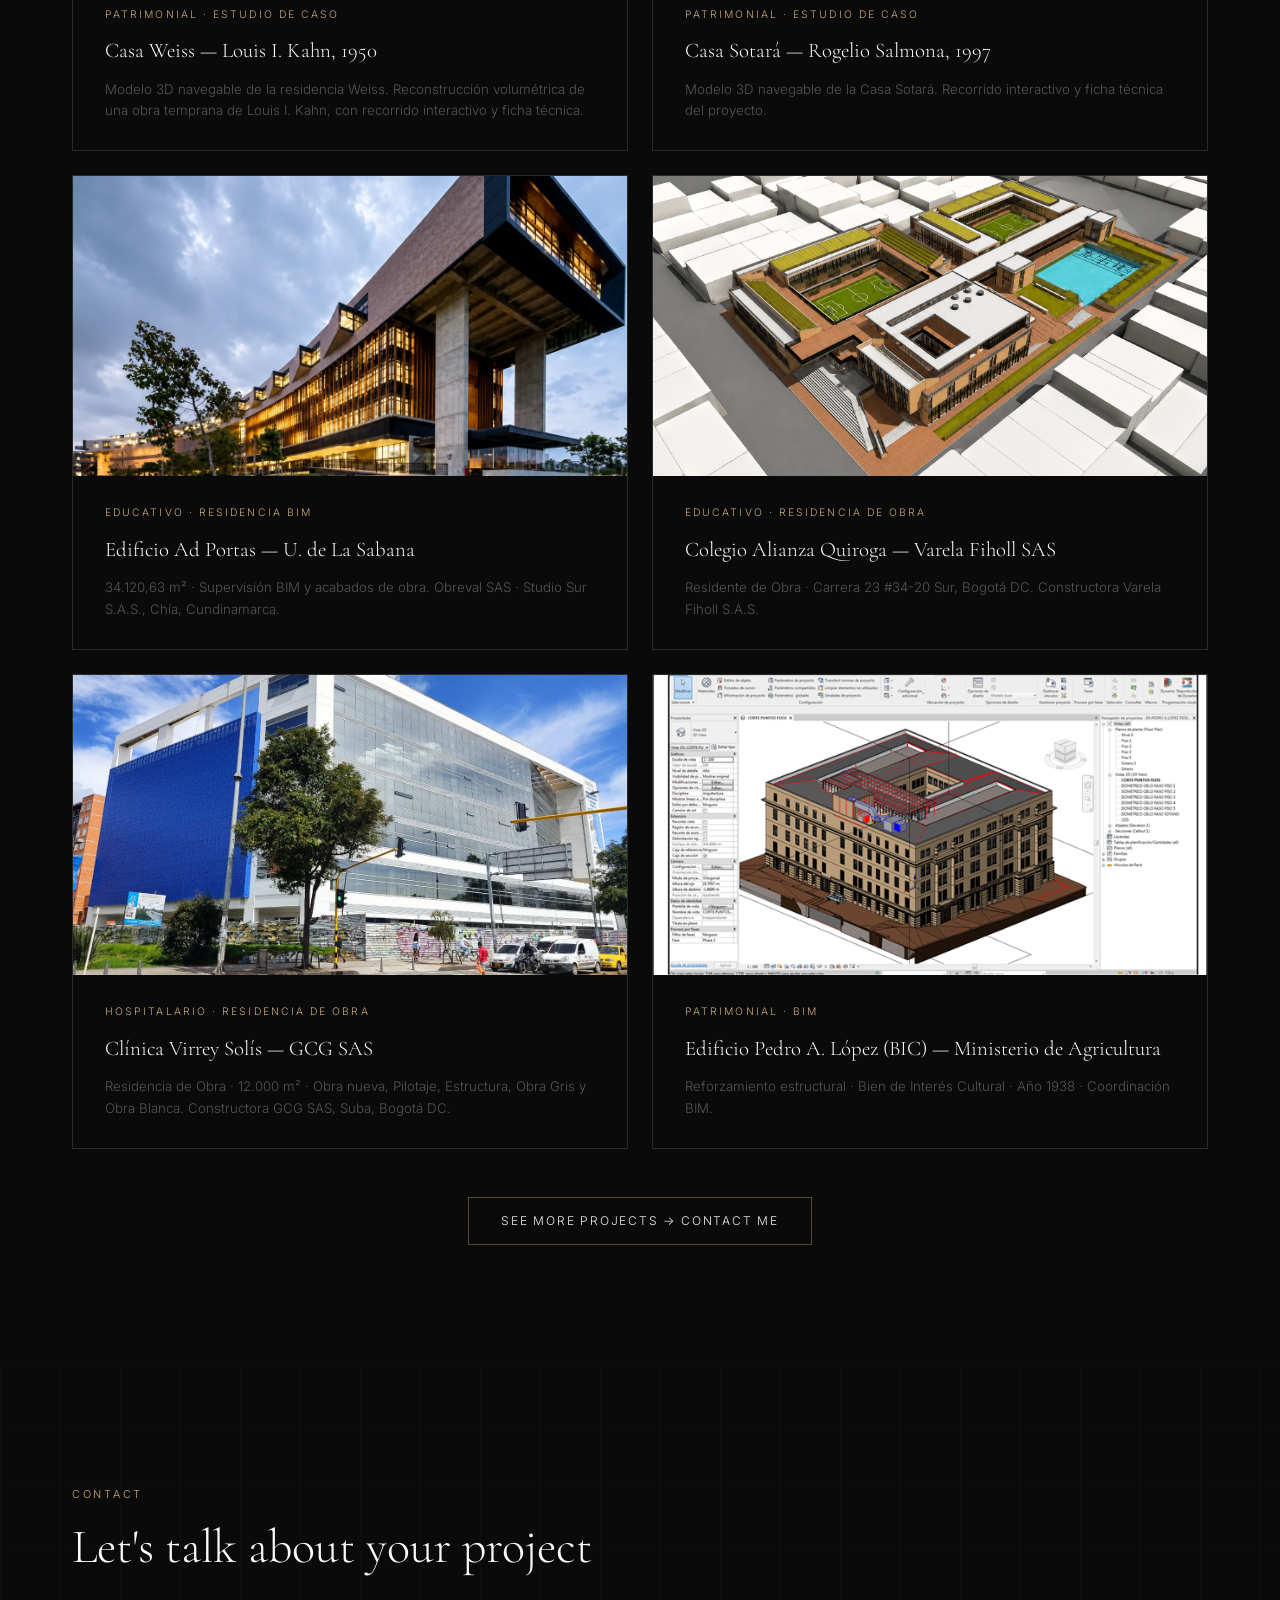
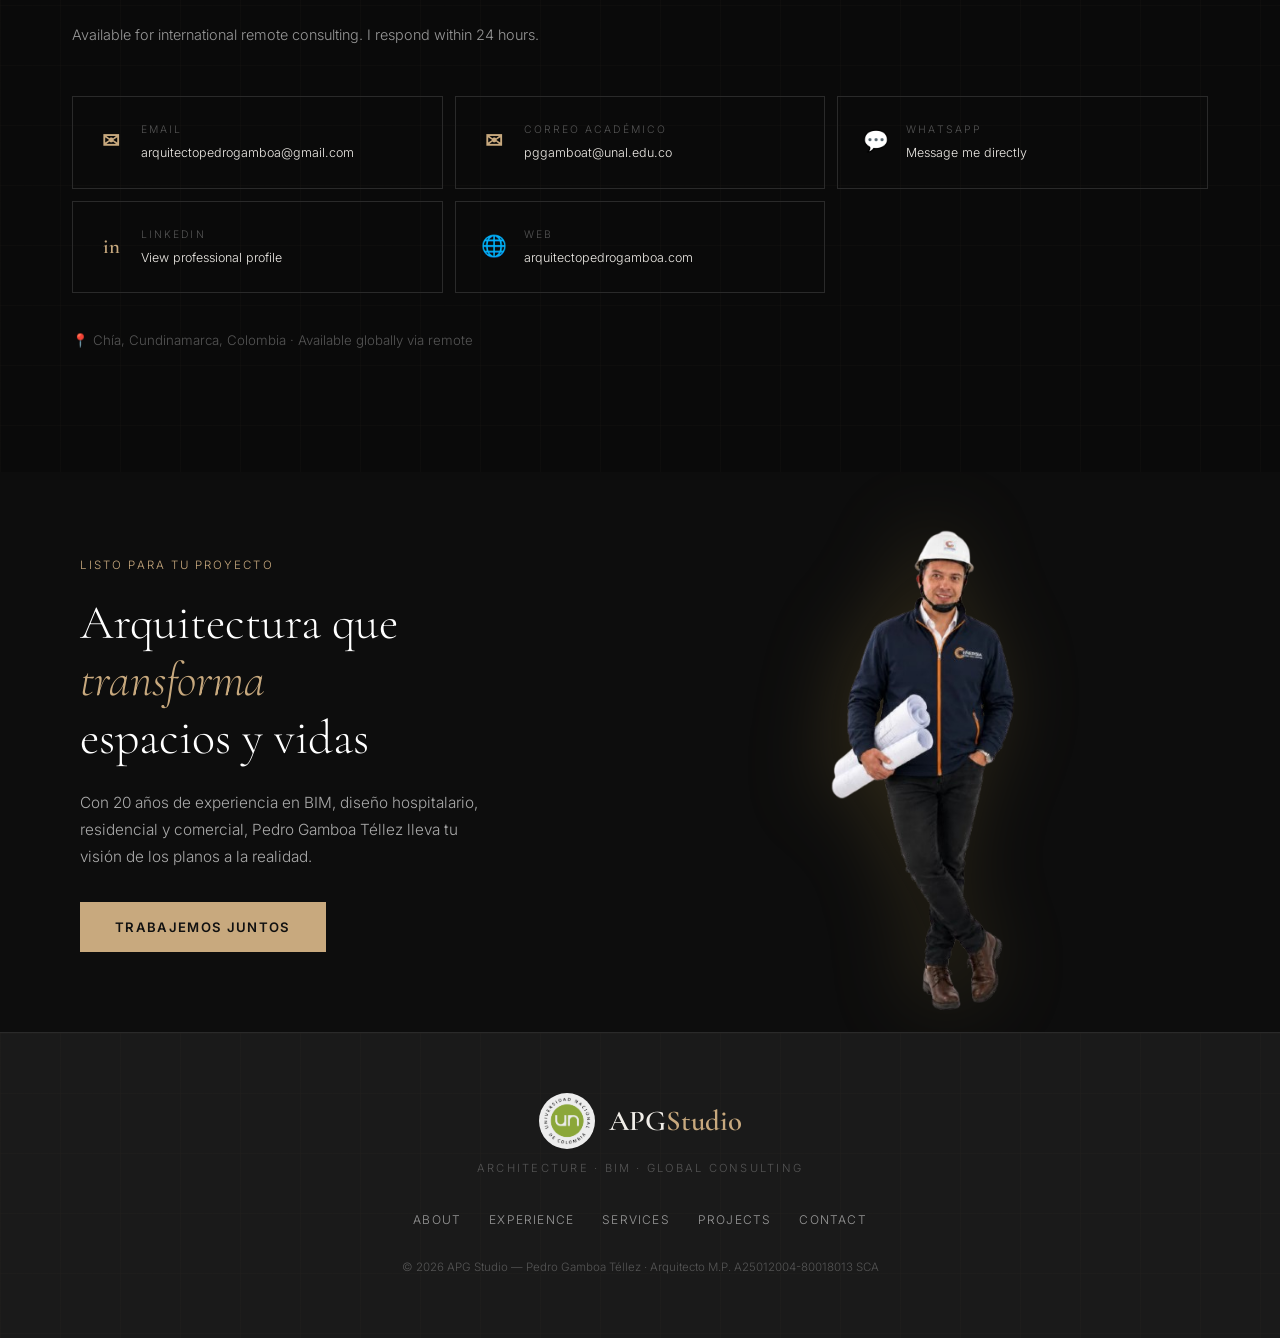
==== commit 81bc9a4a: "Actualiza Casa Sotará (título e imagen) y foto de Ad Portas en alta resolución" ====
--- a/index.html
+++ b/index.html
@@ -560,6 +560,23 @@
               Kahn, con recorrido interactivo y ficha técnica.</p>
           </div>
         </a>
+        <a href="Proyectos/casa-sotara/index.html" class="project-card project-card--weiss project-card--sotara">
+          <div class="project-img project-img-weiss"
+            style="background-image:url('images/aa.png');background-size:cover;background-position:center;">
+            <div class="project-img-weiss-overlay"></div>
+            <svg class="project-img-weiss-icon" viewBox="0 0 24 24" fill="none" stroke="currentColor"
+              stroke-width="1.8">
+              <circle cx="12" cy="12" r="10" />
+              <path d="M9.5 8.5v7l6-3.5-6-3.5z" fill="currentColor" stroke="none" />
+            </svg>
+            <span class="project-img-weiss-badge">Visor 3D interactivo</span>
+          </div>
+          <div class="project-info">
+            <span class="project-tag">Patrimonial · Estudio de caso</span>
+            <h3>Casa Sotará — Rogelio Salmona, 1997</h3>
+            <p>Modelo 3D navegable de la Casa Sotará. Recorrido interactivo y ficha técnica del proyecto.</p>
+          </div>
+        </a>
         <div class="project-card">
           <div class="project-img"
             style="background-image:url('images/proyecto-foto-5.jpg');background-size:cover;background-position:center;min-height:220px;">
--- a/css/style.css
+++ b/css/style.css
@@ -1175,7 +1175,8 @@
   transition: background 0.4s ease;
 }
 
-.project-card--weiss:hover .project-img-weiss-overlay {
+.project-card--weiss:hover .project-img-weiss-overlay,
+.project-card--sotara:hover .project-img-weiss-overlay {
   background: linear-gradient(180deg, rgba(10, 10, 8, 0.05) 0%, rgba(10, 10, 8, 0.35) 100%);
 }
 
@@ -1190,7 +1191,8 @@
   transition: transform 0.4s ease, opacity 0.3s ease;
 }
 
-.project-card--weiss:hover .project-img-weiss-icon {
+.project-card--weiss:hover .project-img-weiss-icon,
+.project-card--sotara:hover .project-img-weiss-icon {
   transform: scale(1.12);
   opacity: 1;
 }
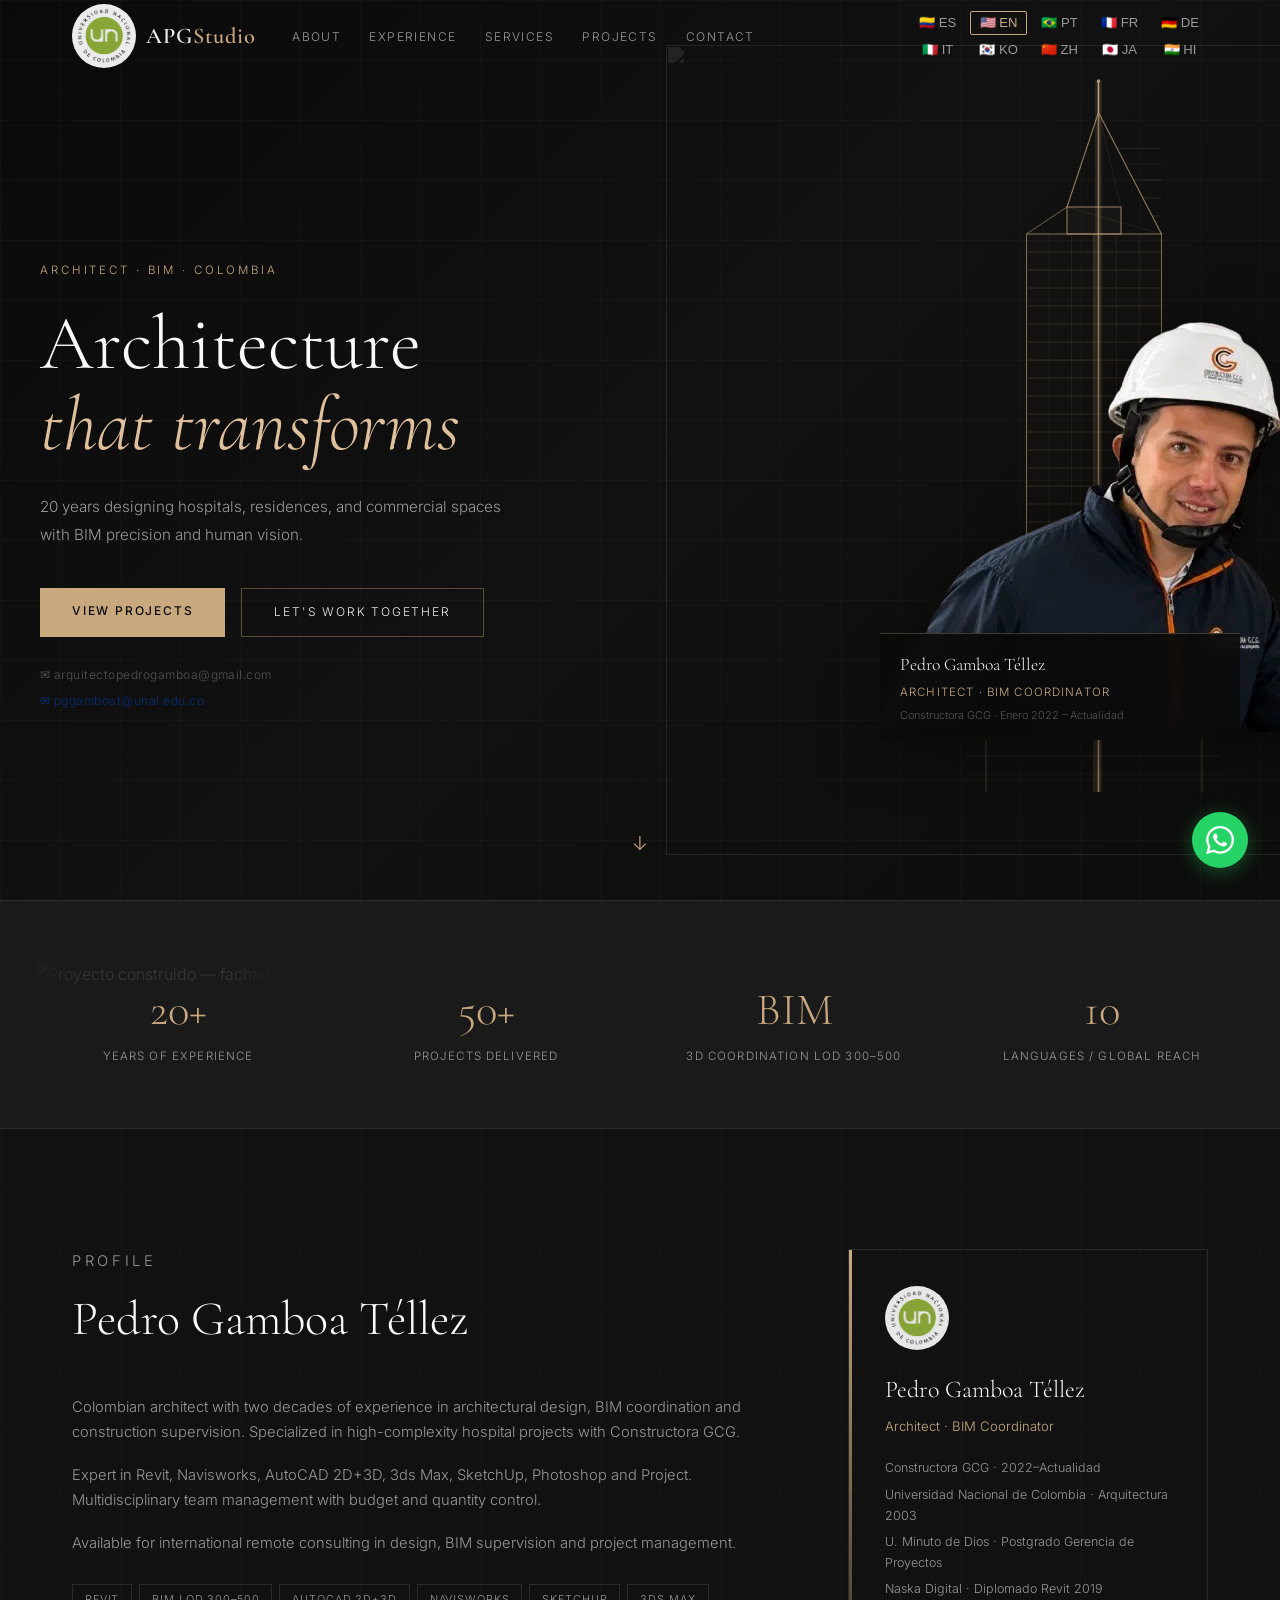
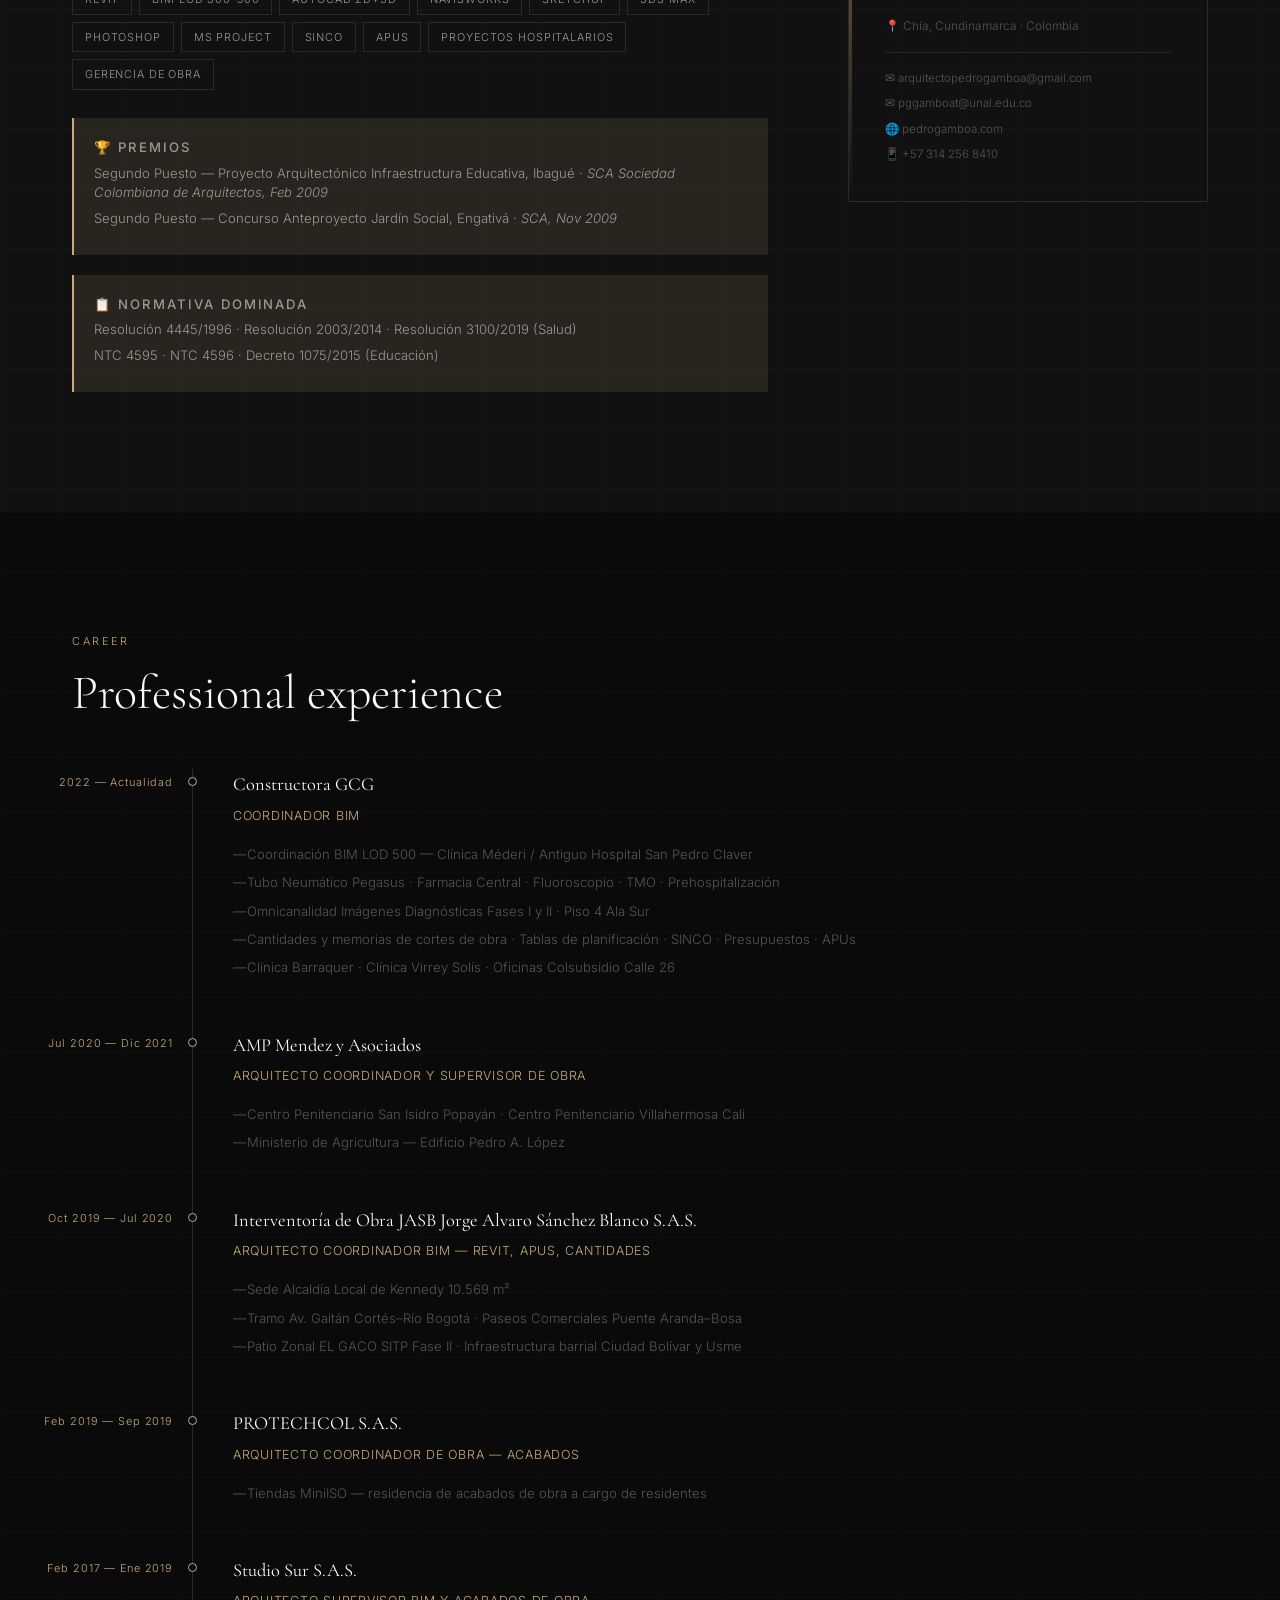
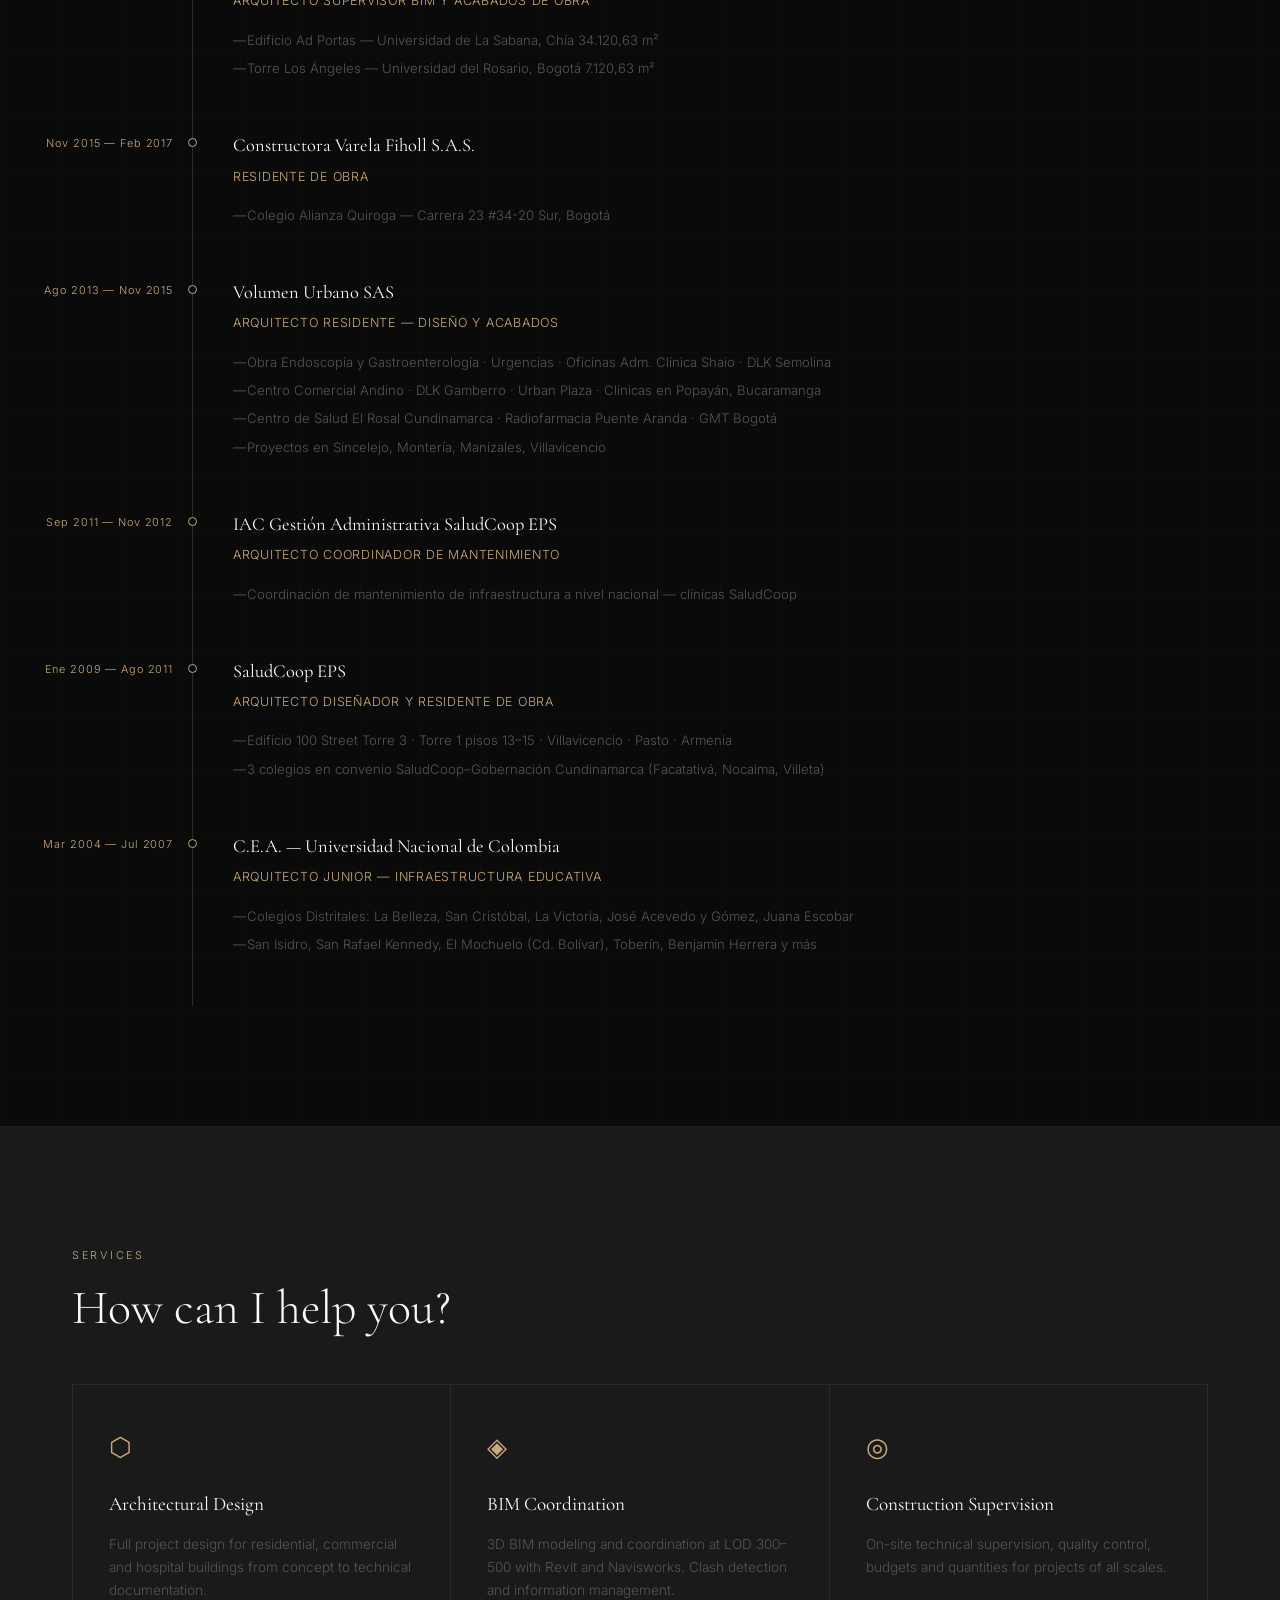
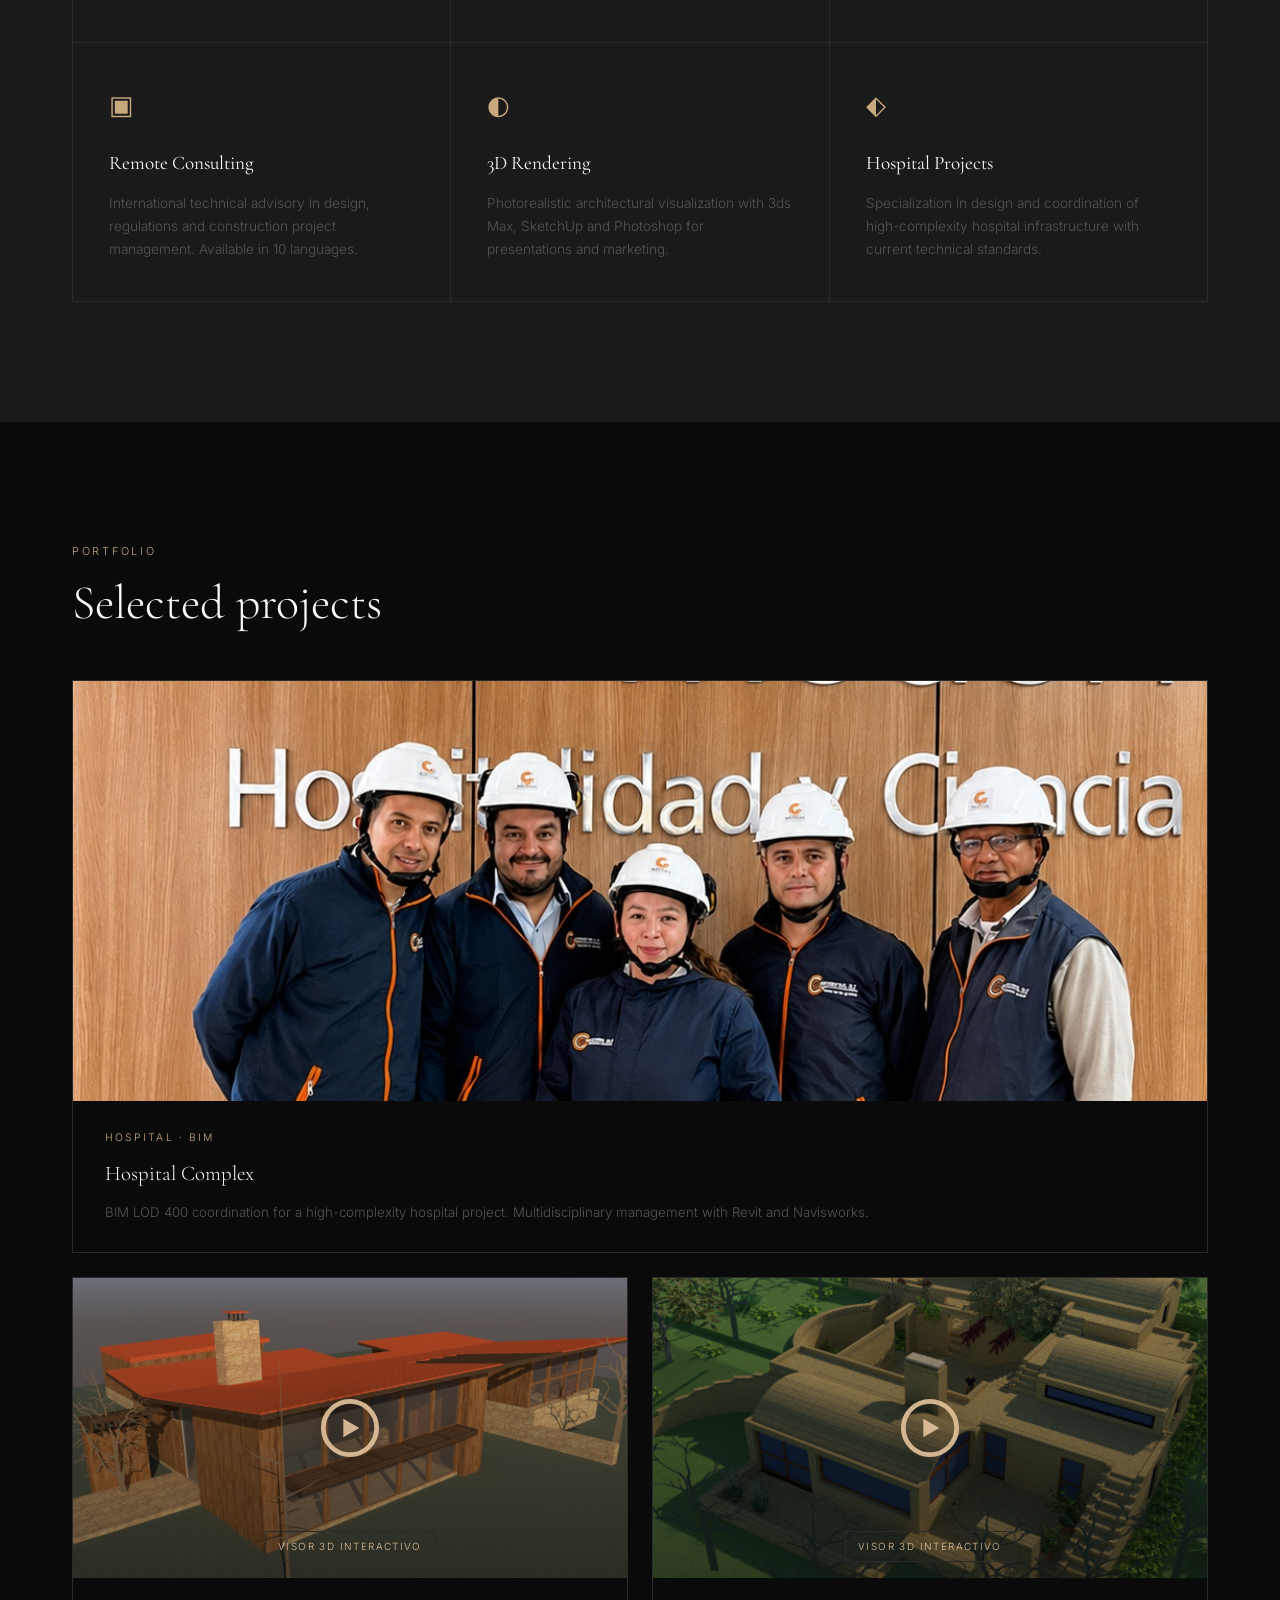
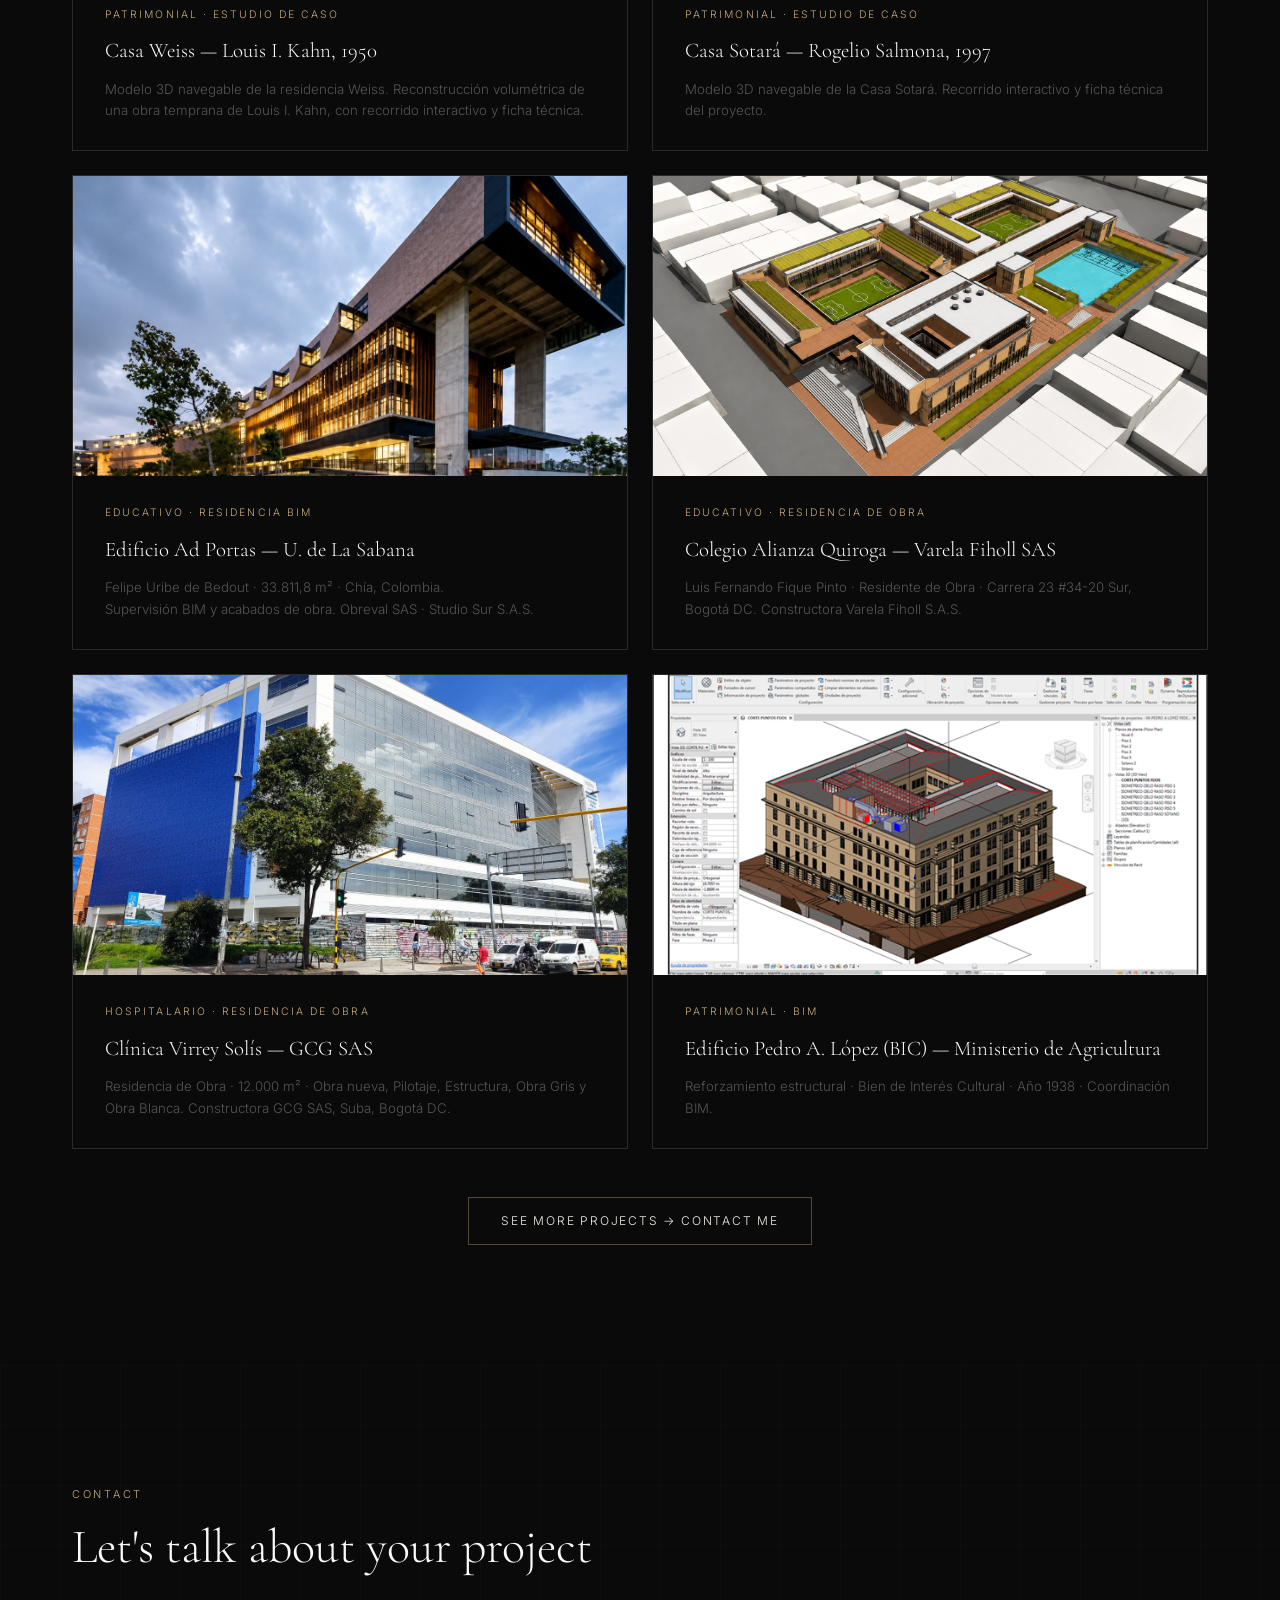
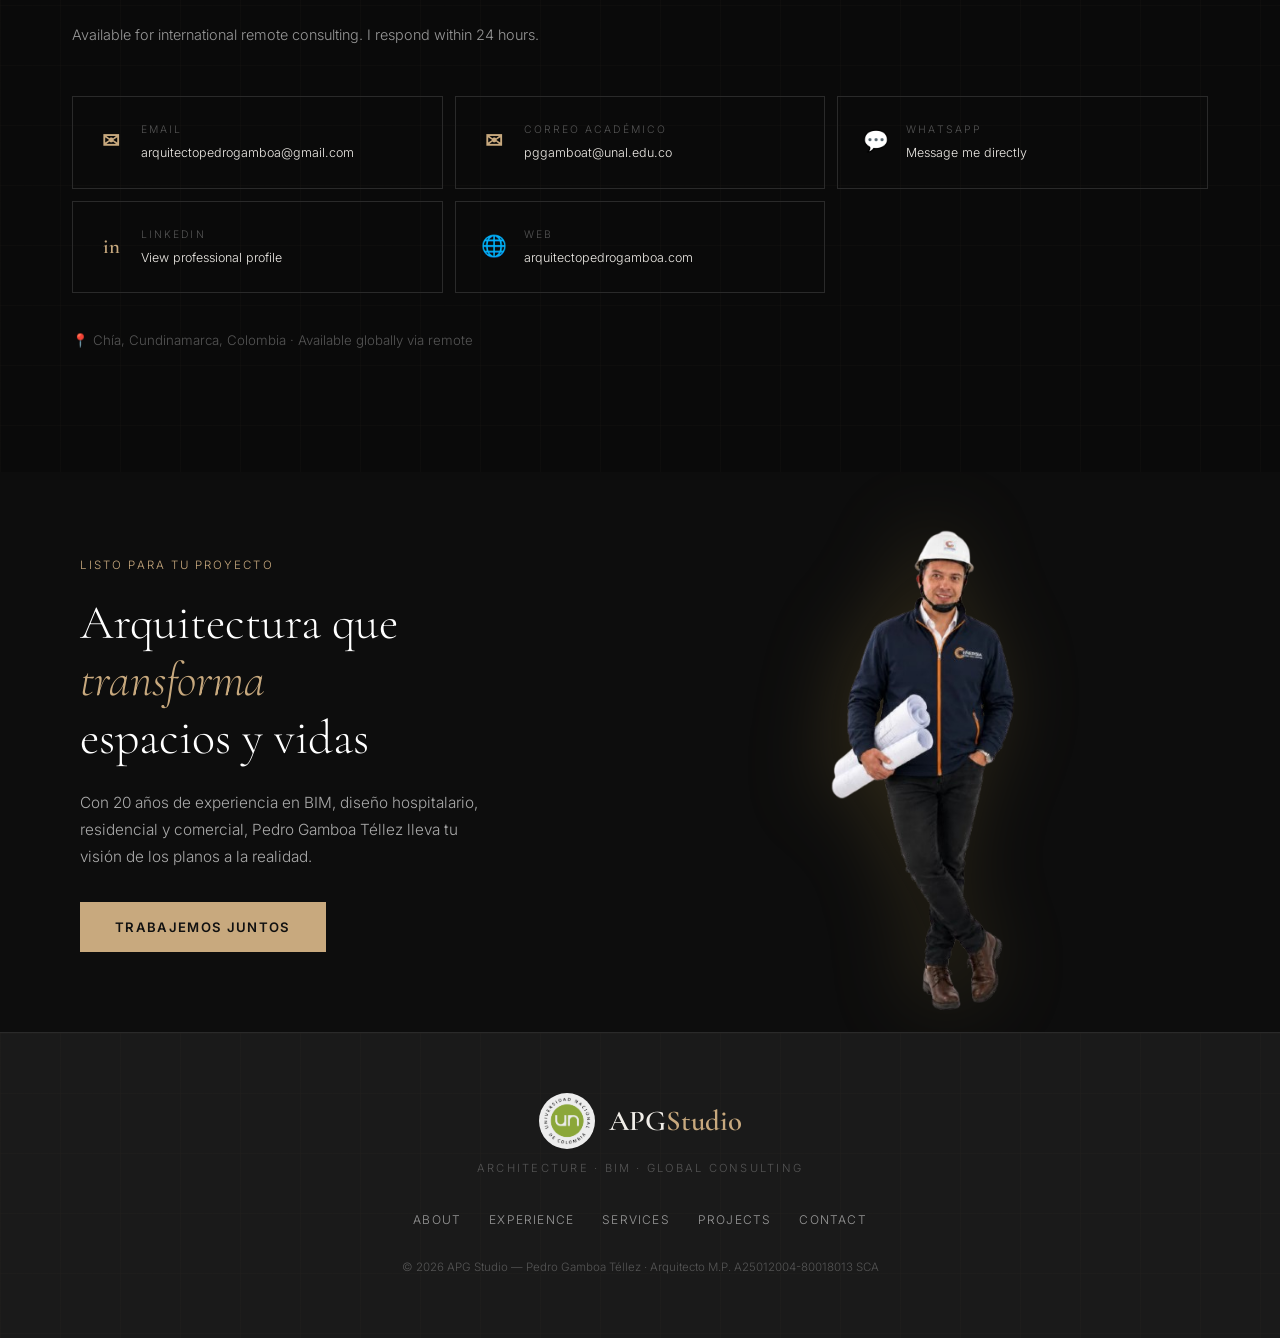
==== commit e1bb97bf: "Actualiza tarjetas de proyectos y ajustes de Casa Sotará" ====
--- a/index.html
+++ b/index.html
@@ -560,7 +560,7 @@
               Kahn, con recorrido interactivo y ficha técnica.</p>
           </div>
         </a>
-        <a href="Proyectos/casa-sotara/index.html" class="project-card project-card--weiss project-card--sotara">
+        <a href="Proyectos/Casa-sotara/index.html" class="project-card project-card--weiss project-card--sotara">
           <div class="project-img project-img-weiss"
             style="background-image:url('images/aa.png');background-size:cover;background-position:center;">
             <div class="project-img-weiss-overlay"></div>
@@ -577,27 +577,30 @@
             <p>Modelo 3D navegable de la Casa Sotará. Recorrido interactivo y ficha técnica del proyecto.</p>
           </div>
         </a>
-        <div class="project-card">
+        <a href="https://www.udebarquitectos.com/edificio-ad-portas" target="_blank" rel="noopener"
+          class="project-card">
           <div class="project-img"
             style="background-image:url('images/proyecto-foto-5.jpg');background-size:cover;background-position:center;min-height:220px;">
           </div>
           <div class="project-info">
             <span class="project-tag">Educativo · Residencia BIM</span>
             <h3>Edificio Ad Portas — U. de La Sabana</h3>
-            <p>34.120,63 m² · Supervisión BIM y acabados de obra. Obreval SAS · Studio Sur S.A.S., Chía, Cundinamarca.
-            </p>
-          </div>
-        </div>
-        <div class="project-card">
+            <p>Felipe Uribe de Bedout · 33.811,8 m² · Chía, Colombia.<br>
+              Supervisión BIM y acabados de obra. Obreval SAS · Studio Sur S.A.S.</p>
+          </div>
+        </a>
+        <a href="https://quirogaalianzapagi.wixsite.com/quirogaalianza" target="_blank" rel="noopener"
+          class="project-card">
           <div class="project-img"
             style="background-image:url('images/proyecto-axon-6.jpg');background-size:cover;background-position:center;min-height:220px;">
           </div>
           <div class="project-info">
             <span class="project-tag">Educativo · Residencia de Obra</span>
             <h3>Colegio Alianza Quiroga — Varela Fiholl SAS</h3>
-            <p>Residente de Obra · Carrera 23 #34-20 Sur, Bogotá DC. Constructora Varela Fiholl S.A.S.</p>
-          </div>
-        </div>
+            <p>Luis Fernando Fique Pinto · Residente de Obra · Carrera 23 #34-20 Sur, Bogotá DC. Constructora Varela
+              Fiholl S.A.S.</p>
+          </div>
+        </a>
         <div class="project-card">
           <div class="project-img"
             style="background-image:url('images/proyecto-render-7%20suba.jpeg');background-size:cover;background-position:center;min-height:220px;">
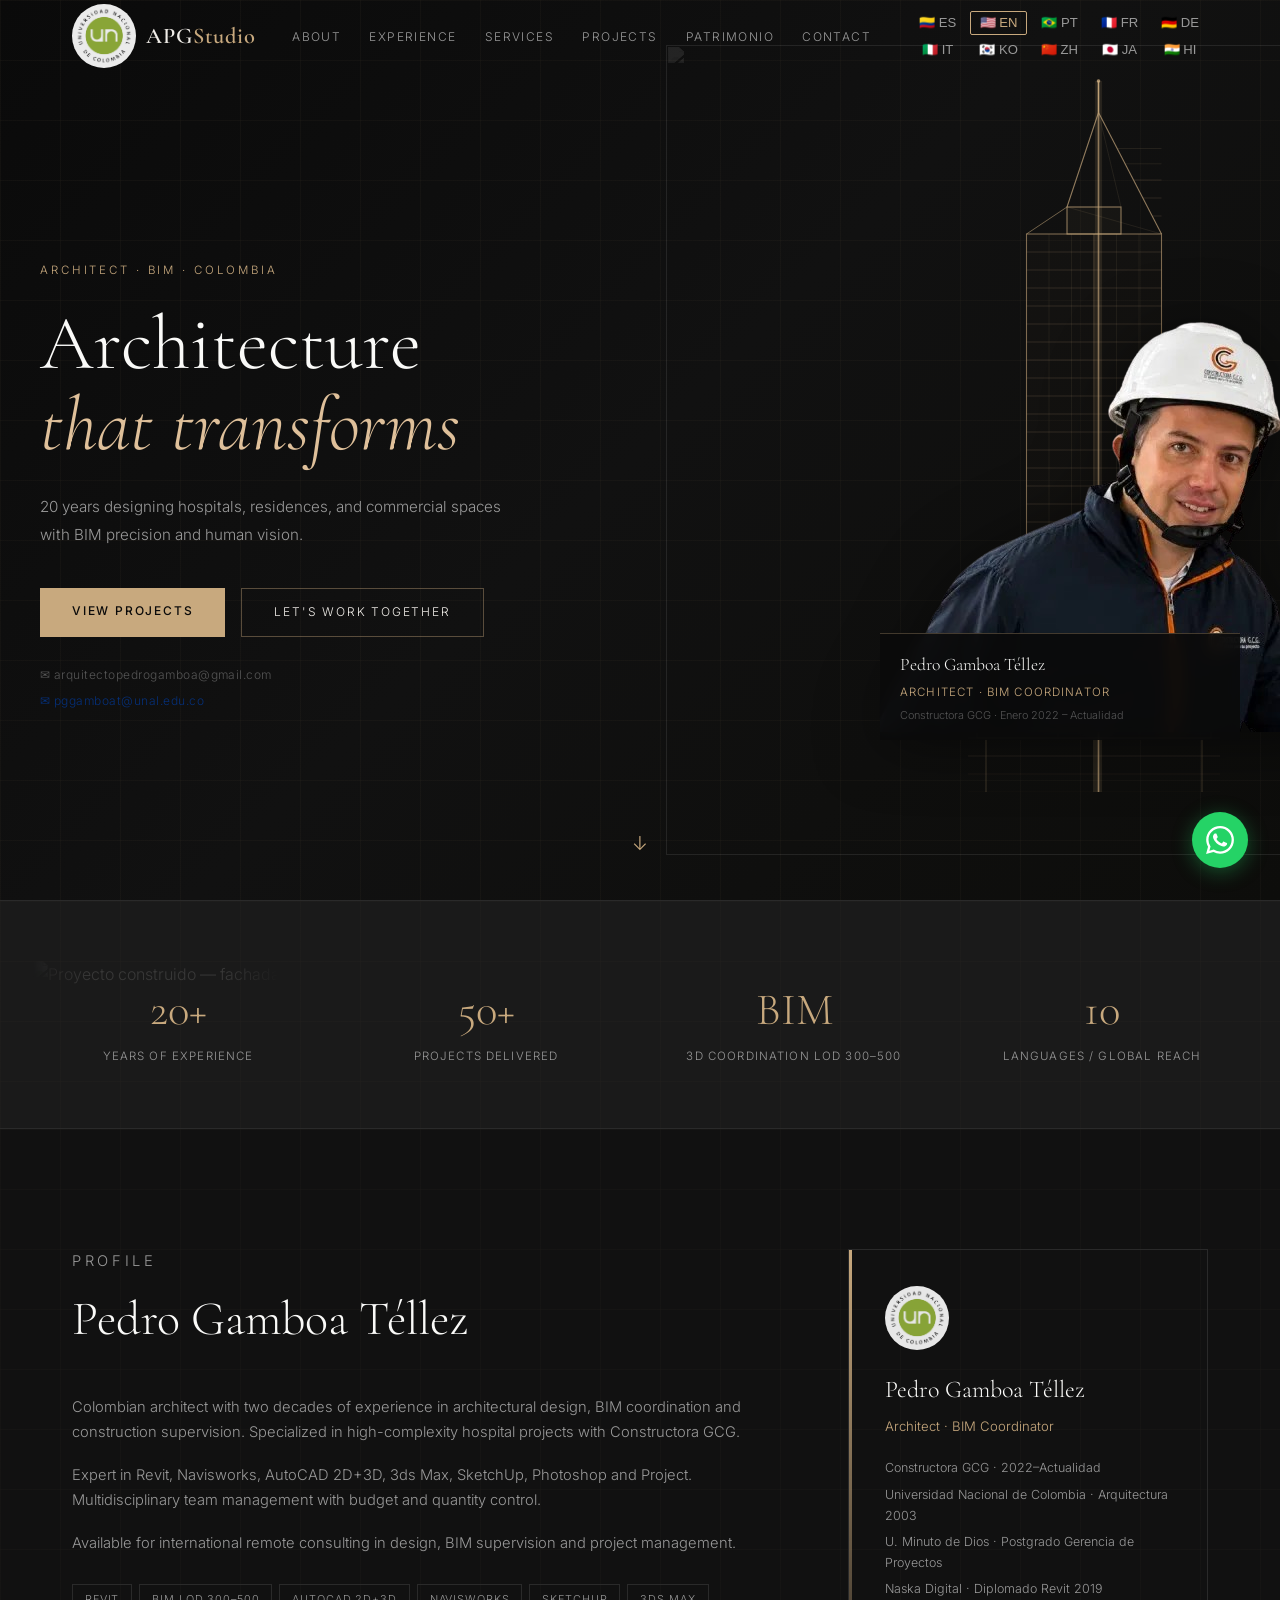
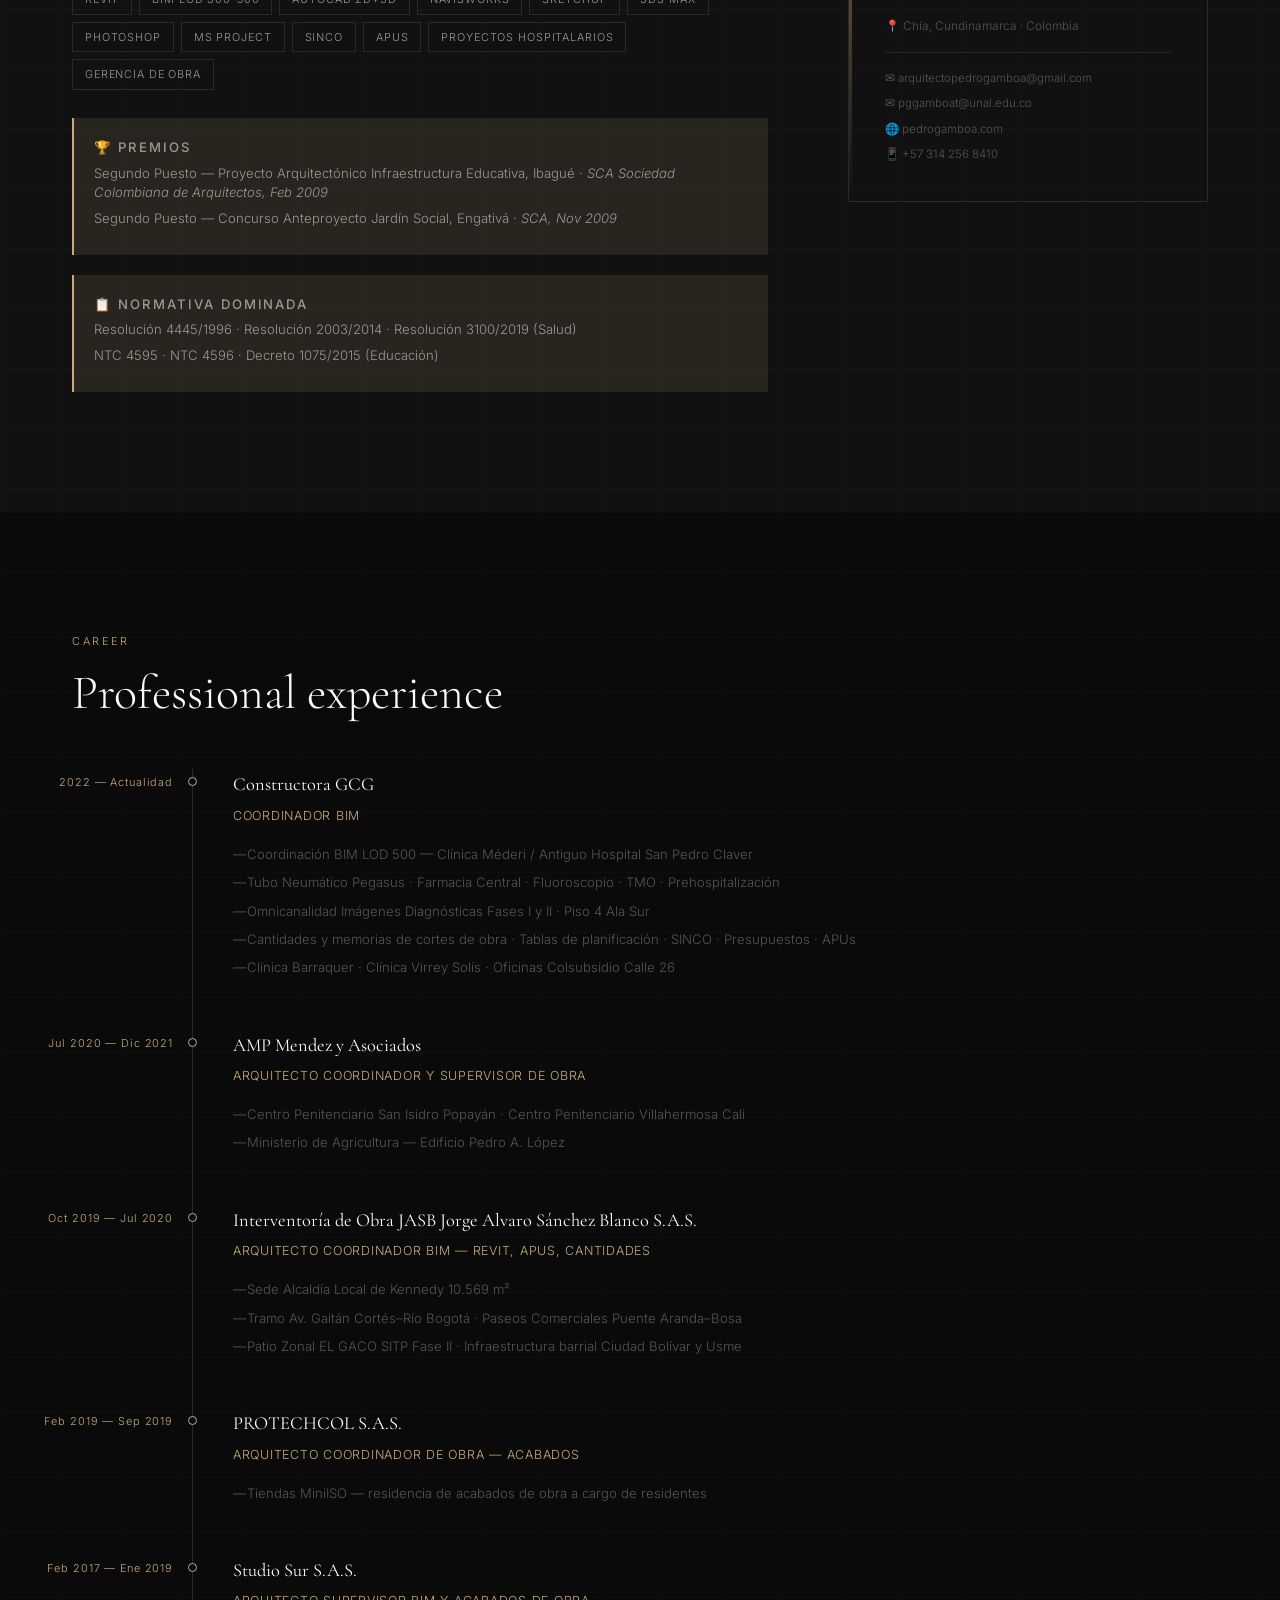
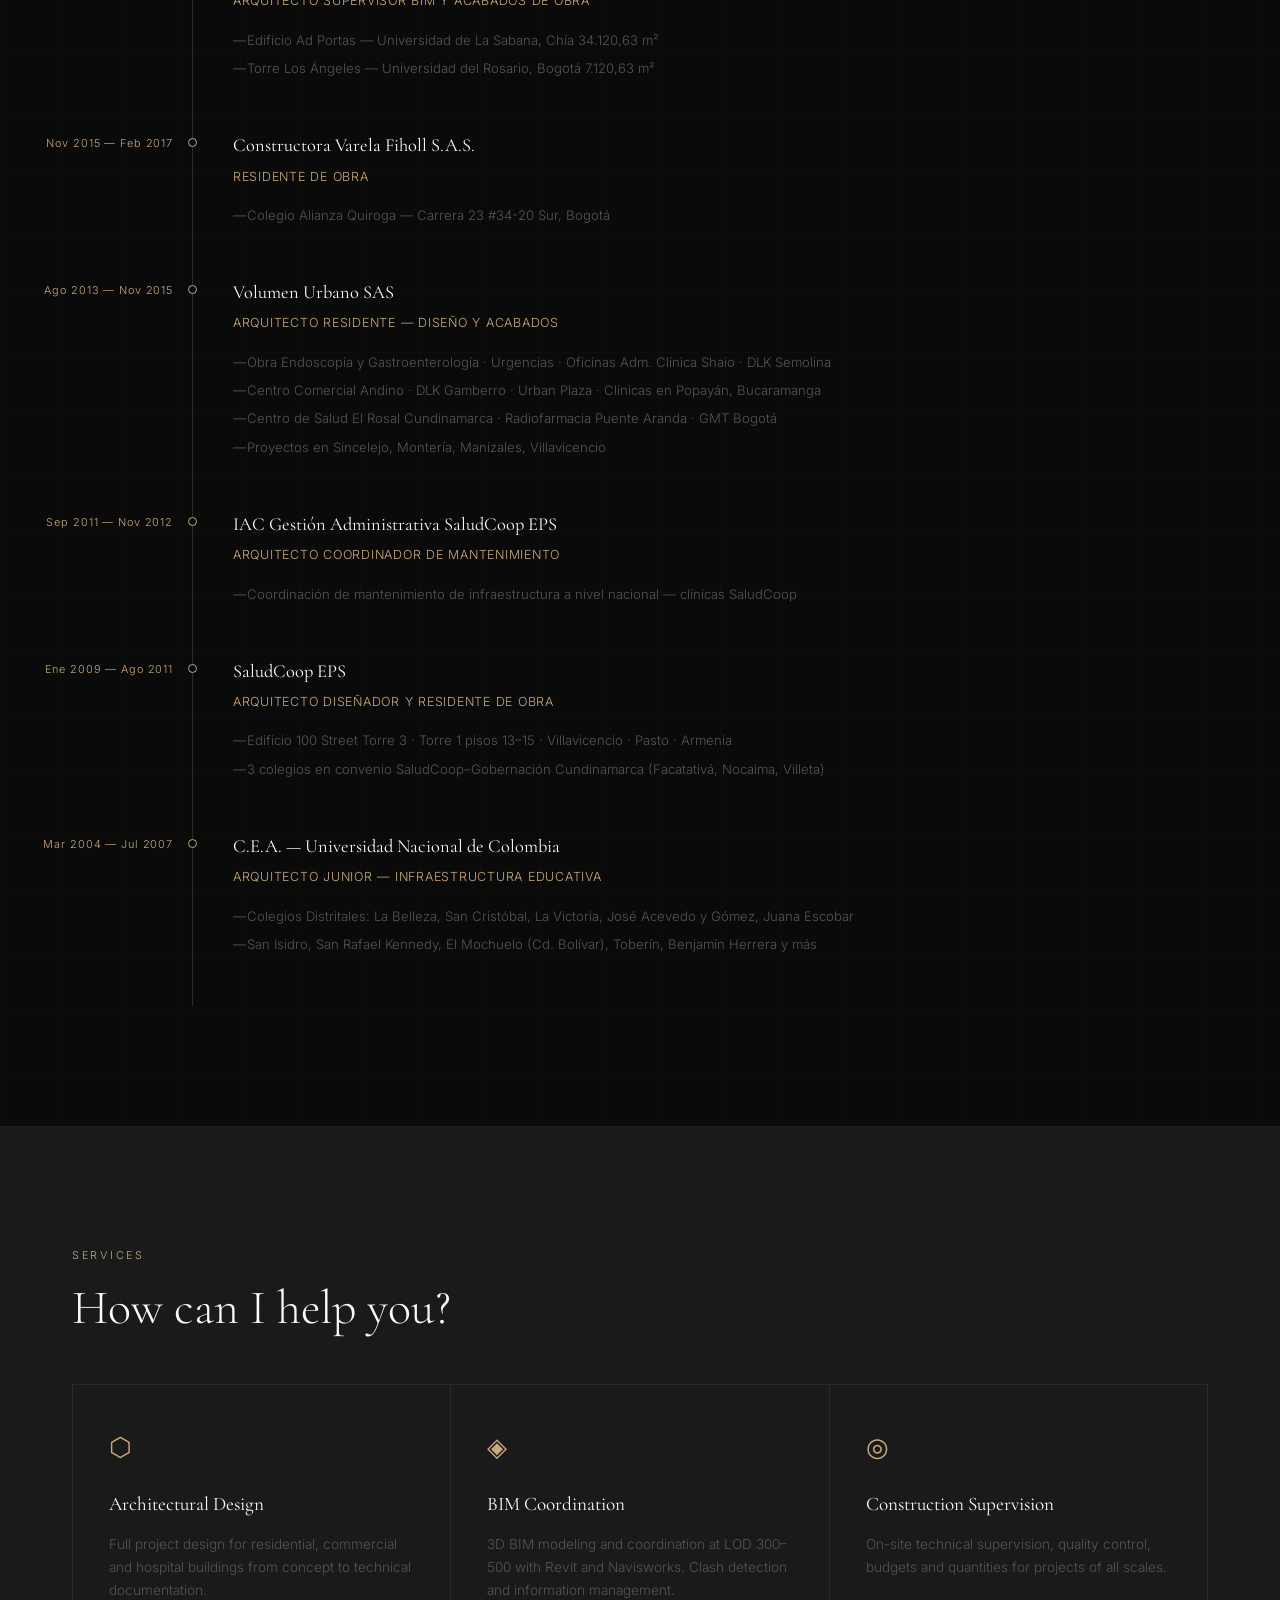
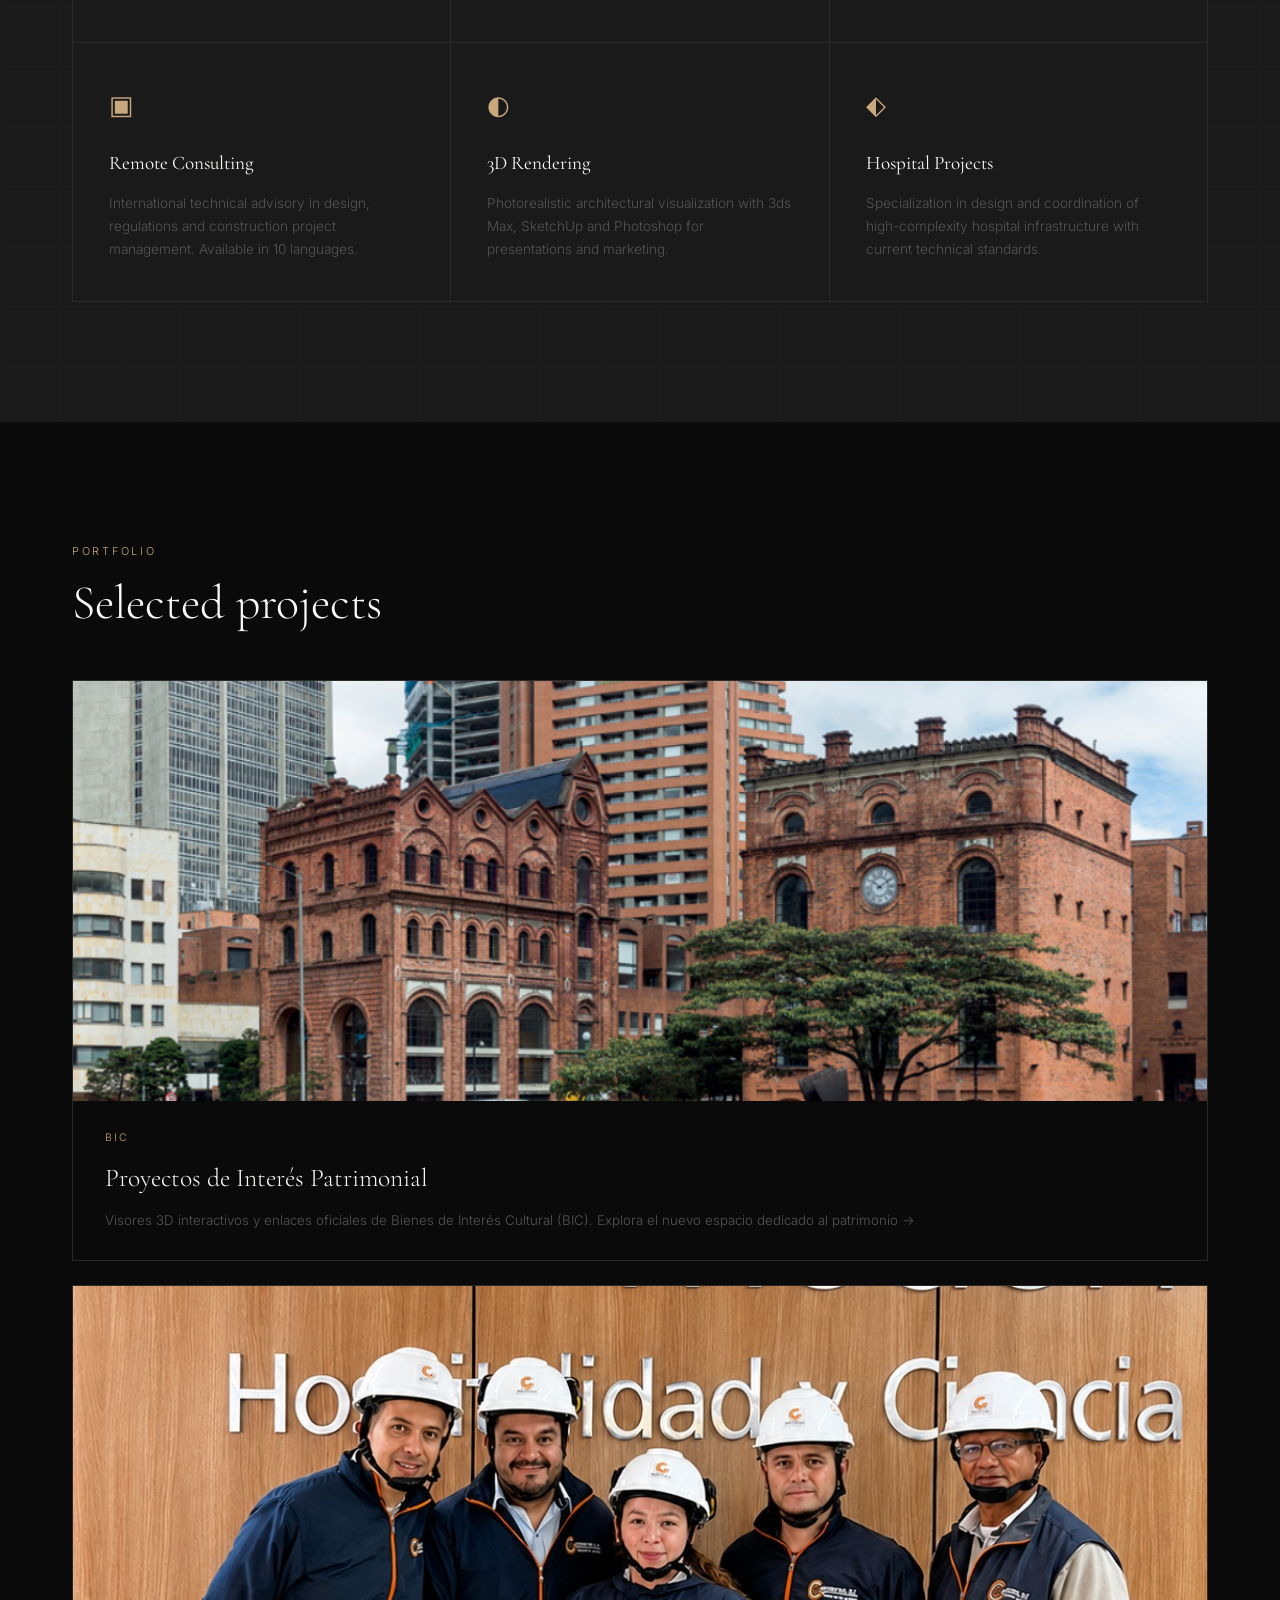
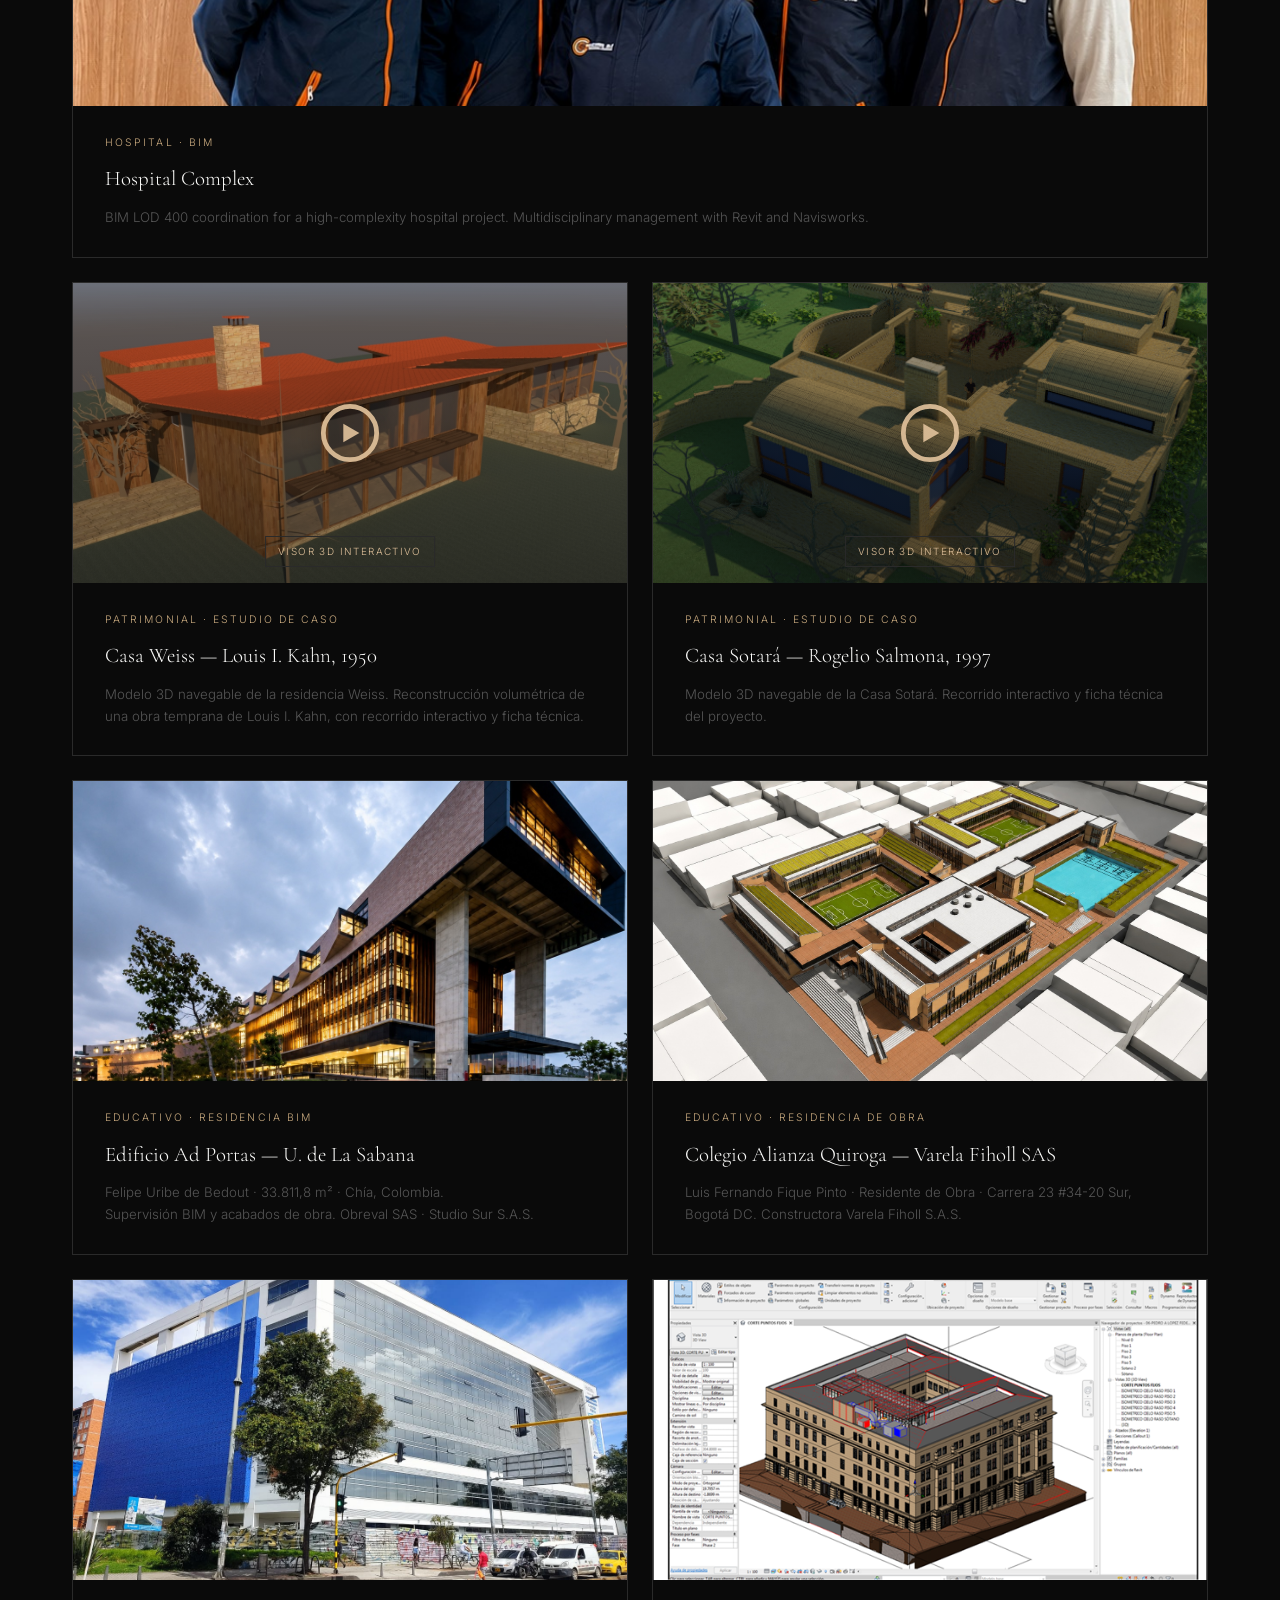
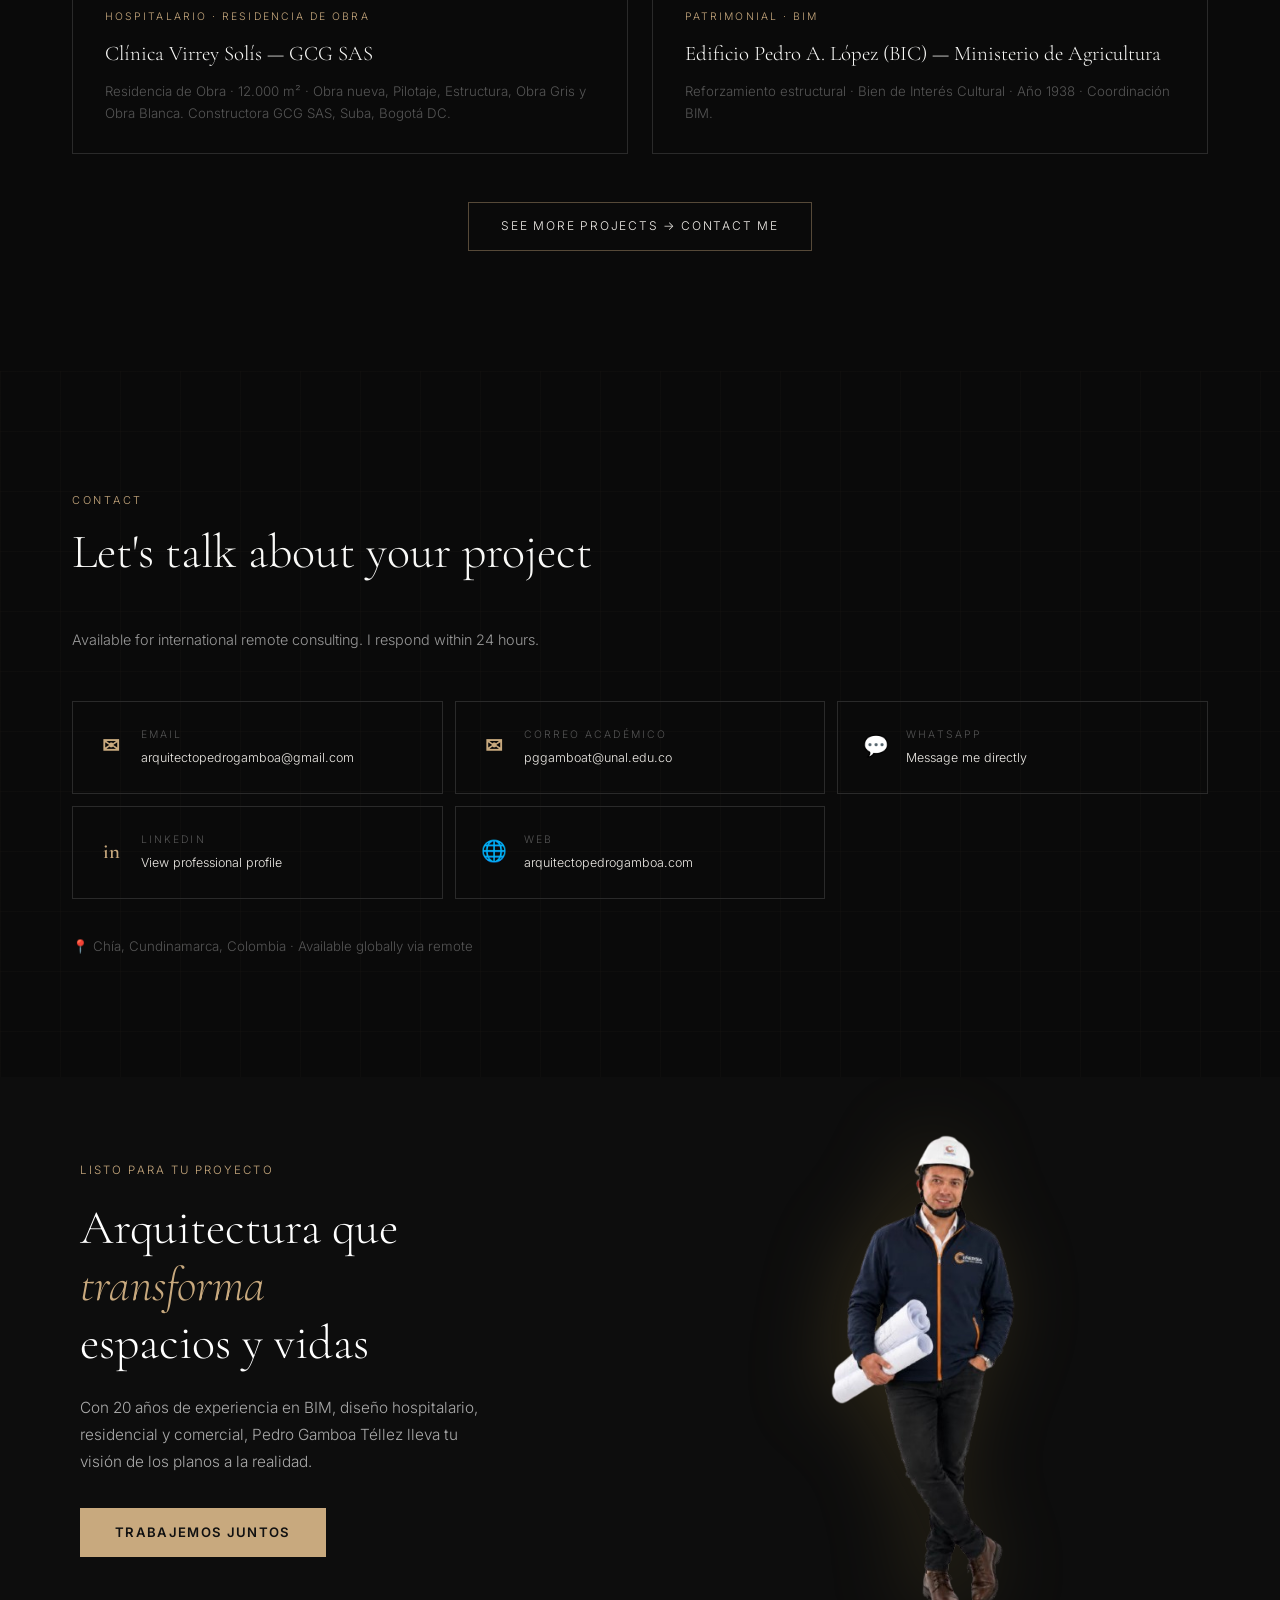
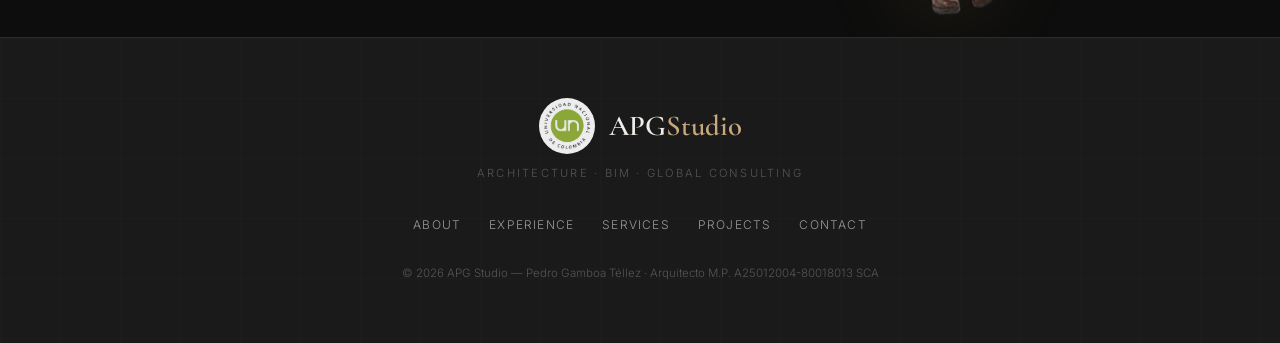
==== commit 4b370b1a: "Cambio tarjeta BIC en sección de proyectos" ====
--- a/index.html
+++ b/index.html
@@ -43,6 +43,7 @@
         <li><a href="#experience" data-i18n="nav_experience">Experiencia</a></li>
         <li><a href="#services" data-i18n="nav_services">Servicios</a></li>
         <li><a href="#projects" data-i18n="nav_projects">Proyectos</a></li>
+        <li><a href="patrimonio.html">Patrimonio</a></li>
         <li><a href="#contact" data-i18n="nav_contact">Contacto</a></li>
       </ul>
       <div class="lang-selector">
@@ -64,6 +65,7 @@
       <a href="#experience" data-i18n="nav_experience">Experiencia</a>
       <a href="#services" data-i18n="nav_services">Servicios</a>
       <a href="#projects" data-i18n="nav_projects">Proyectos</a>
+      <a href="patrimonio.html">Patrimonio</a>
       <a href="#contact" data-i18n="nav_contact">Contacto</a>
       <div class="mobile-lang">
         <button onclick="setLang('es')">🇨🇴 ES</button>
@@ -532,6 +534,17 @@
       <p class="section-eyebrow" data-i18n="projects_eyebrow">Portafolio</p>
       <h2 data-i18n="projects_title">Proyectos seleccionados</h2>
       <div class="projects-grid">
+        <a href="patrimonio.html" class="project-card featured">
+          <div class="project-img"
+            style="background-image:url('images/cavasy falcas.png');background-size:cover;background-position:center;min-height:260px;">
+          </div>
+          <div class="project-info">
+            <span class="project-tag">BIC</span>
+            <h3 style="font-size:1.6rem;">Proyectos de Interés Patrimonial</h3>
+            <p>Visores 3D interactivos y enlaces oficiales de Bienes de Interés Cultural (BIC).
+              Explora el nuevo espacio dedicado al patrimonio →</p>
+          </div>
+        </a>
         <div class="project-card featured">
           <div class="project-img project-img-1"
             style="background-image:url('images/visita.jpg');background-size:cover;background-position:center;"></div>
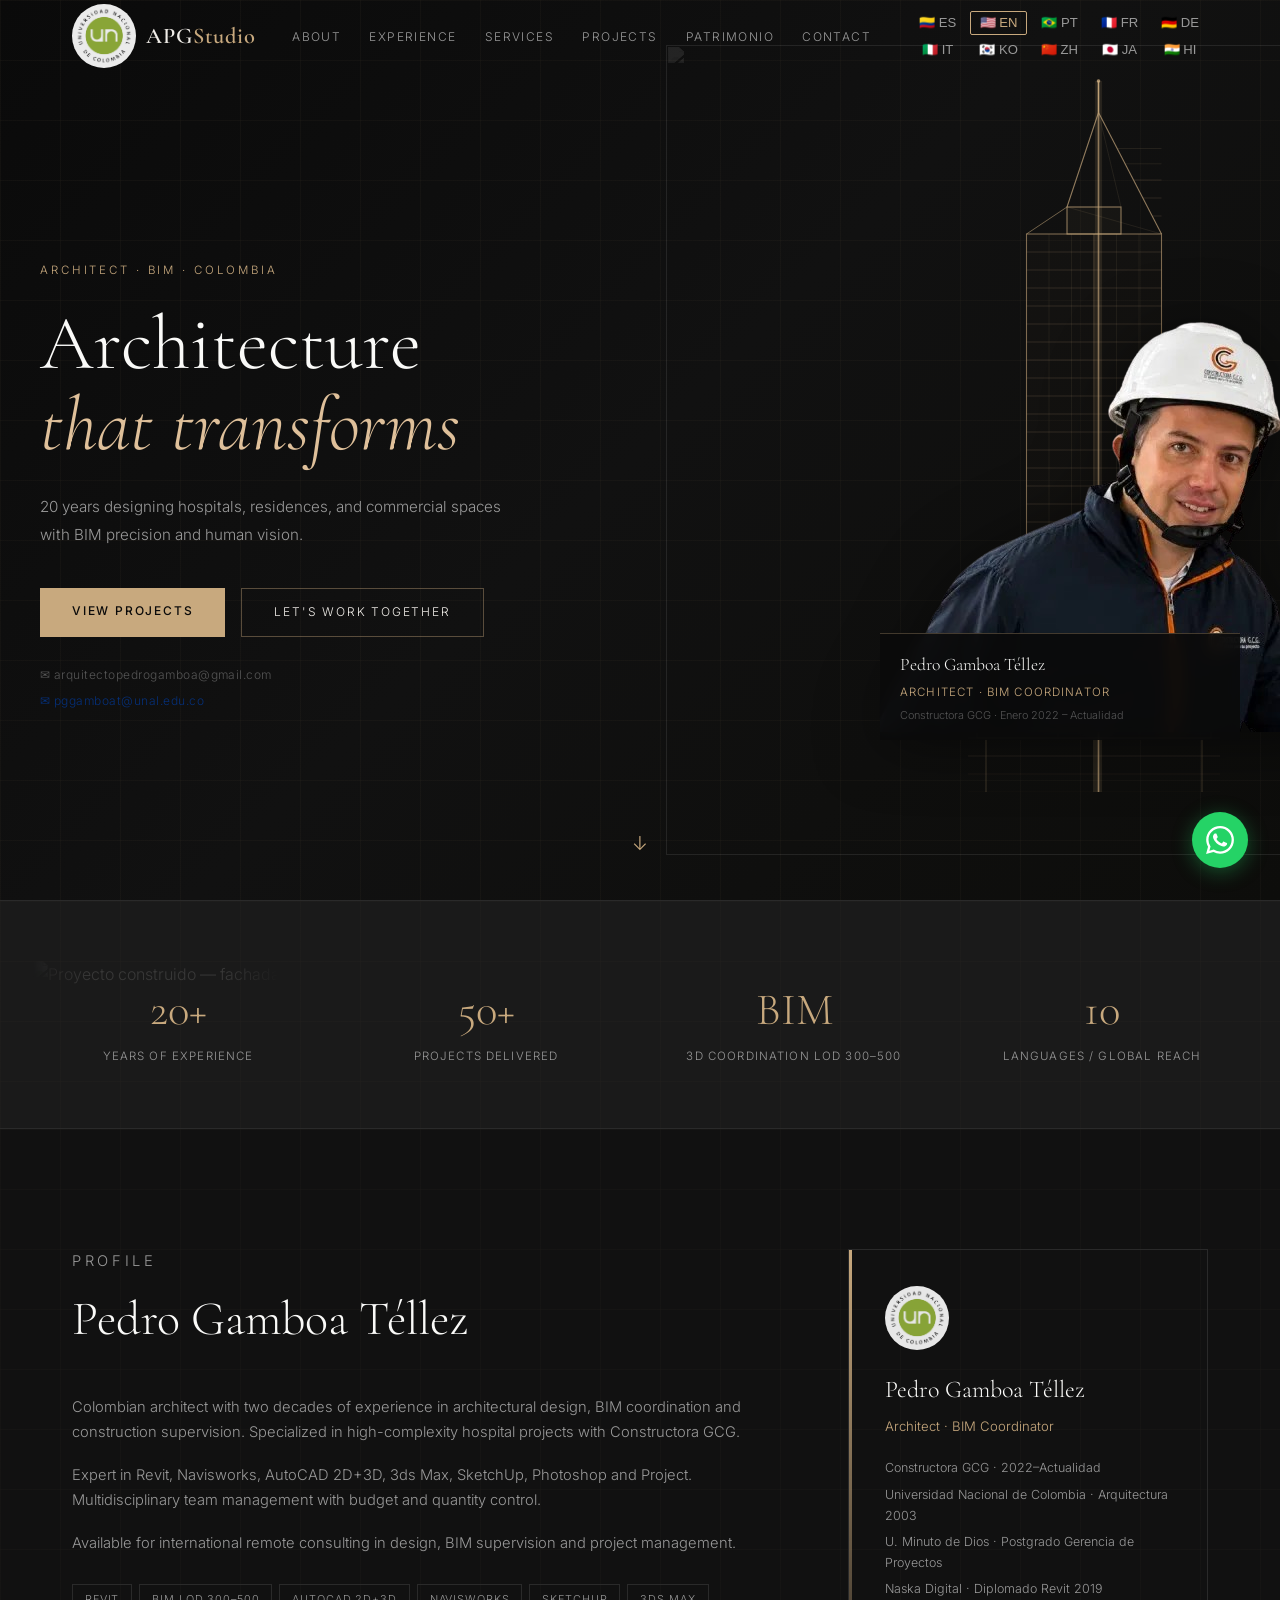
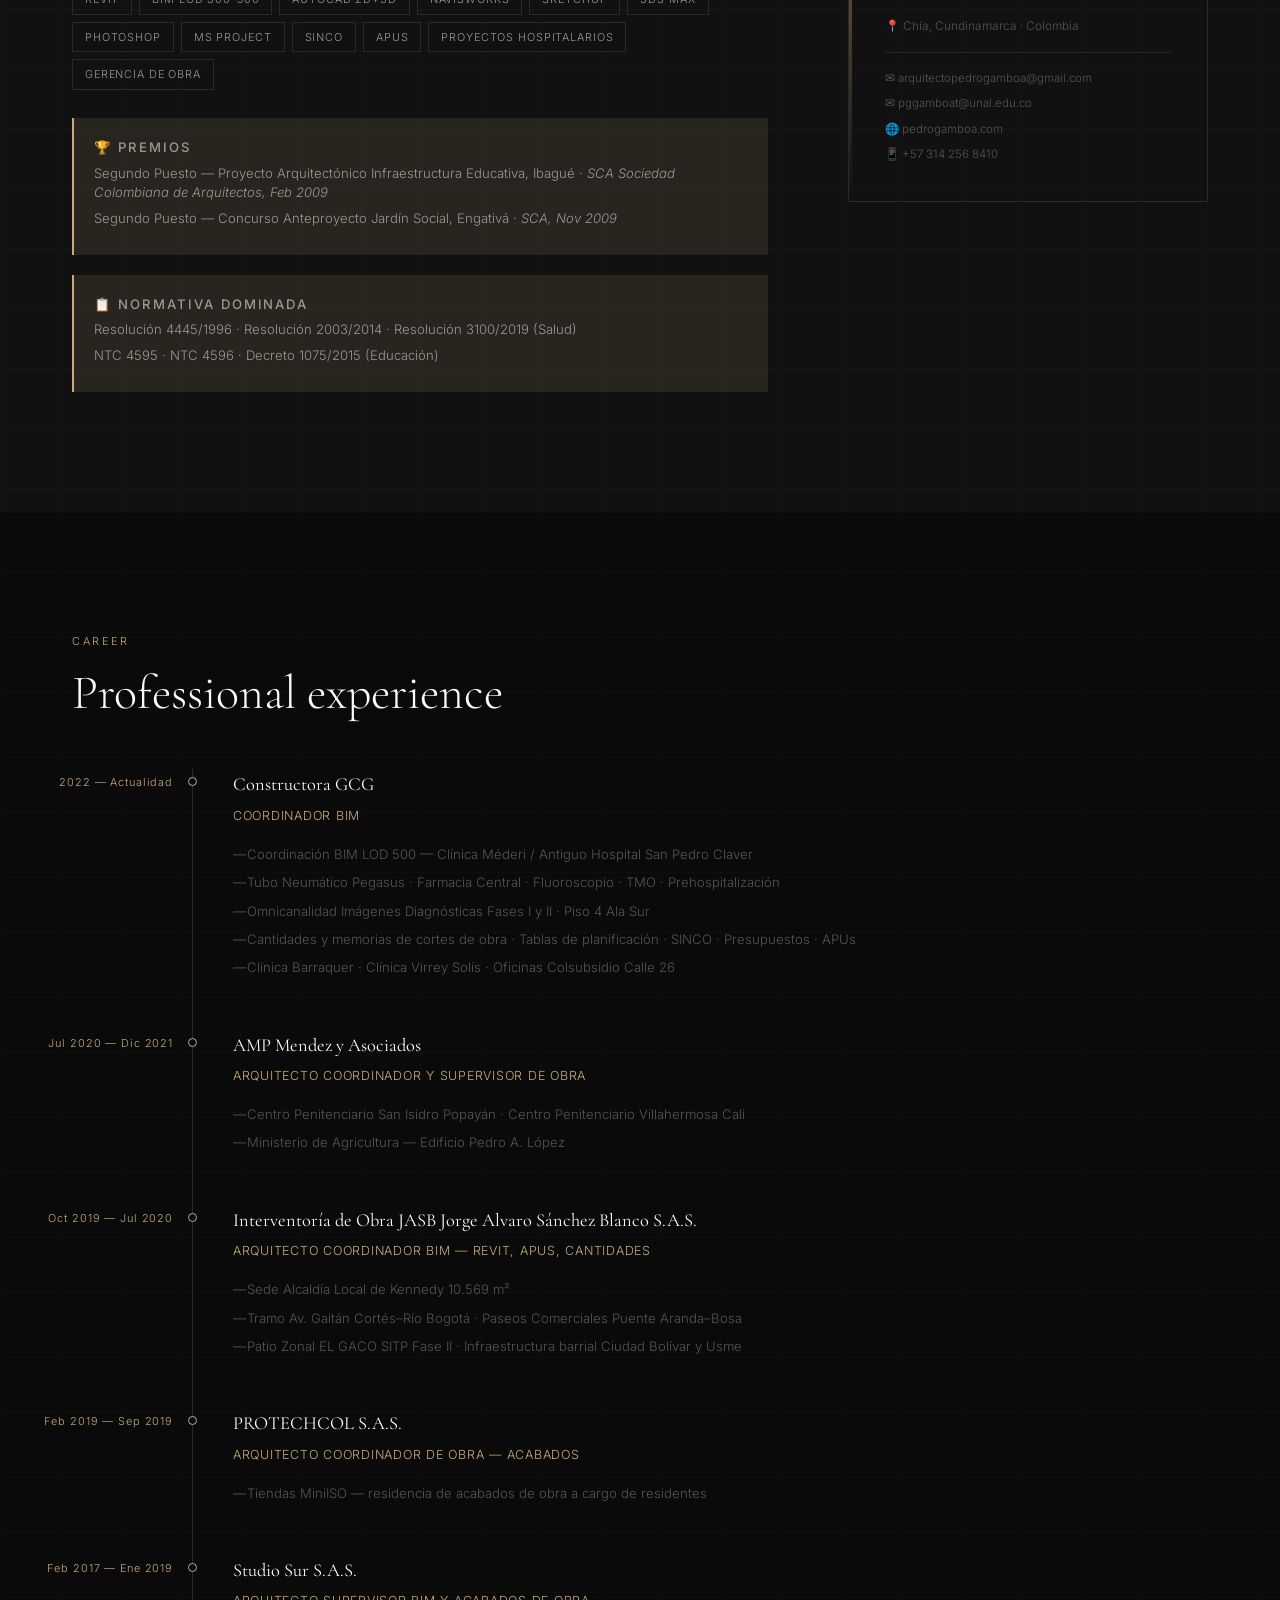
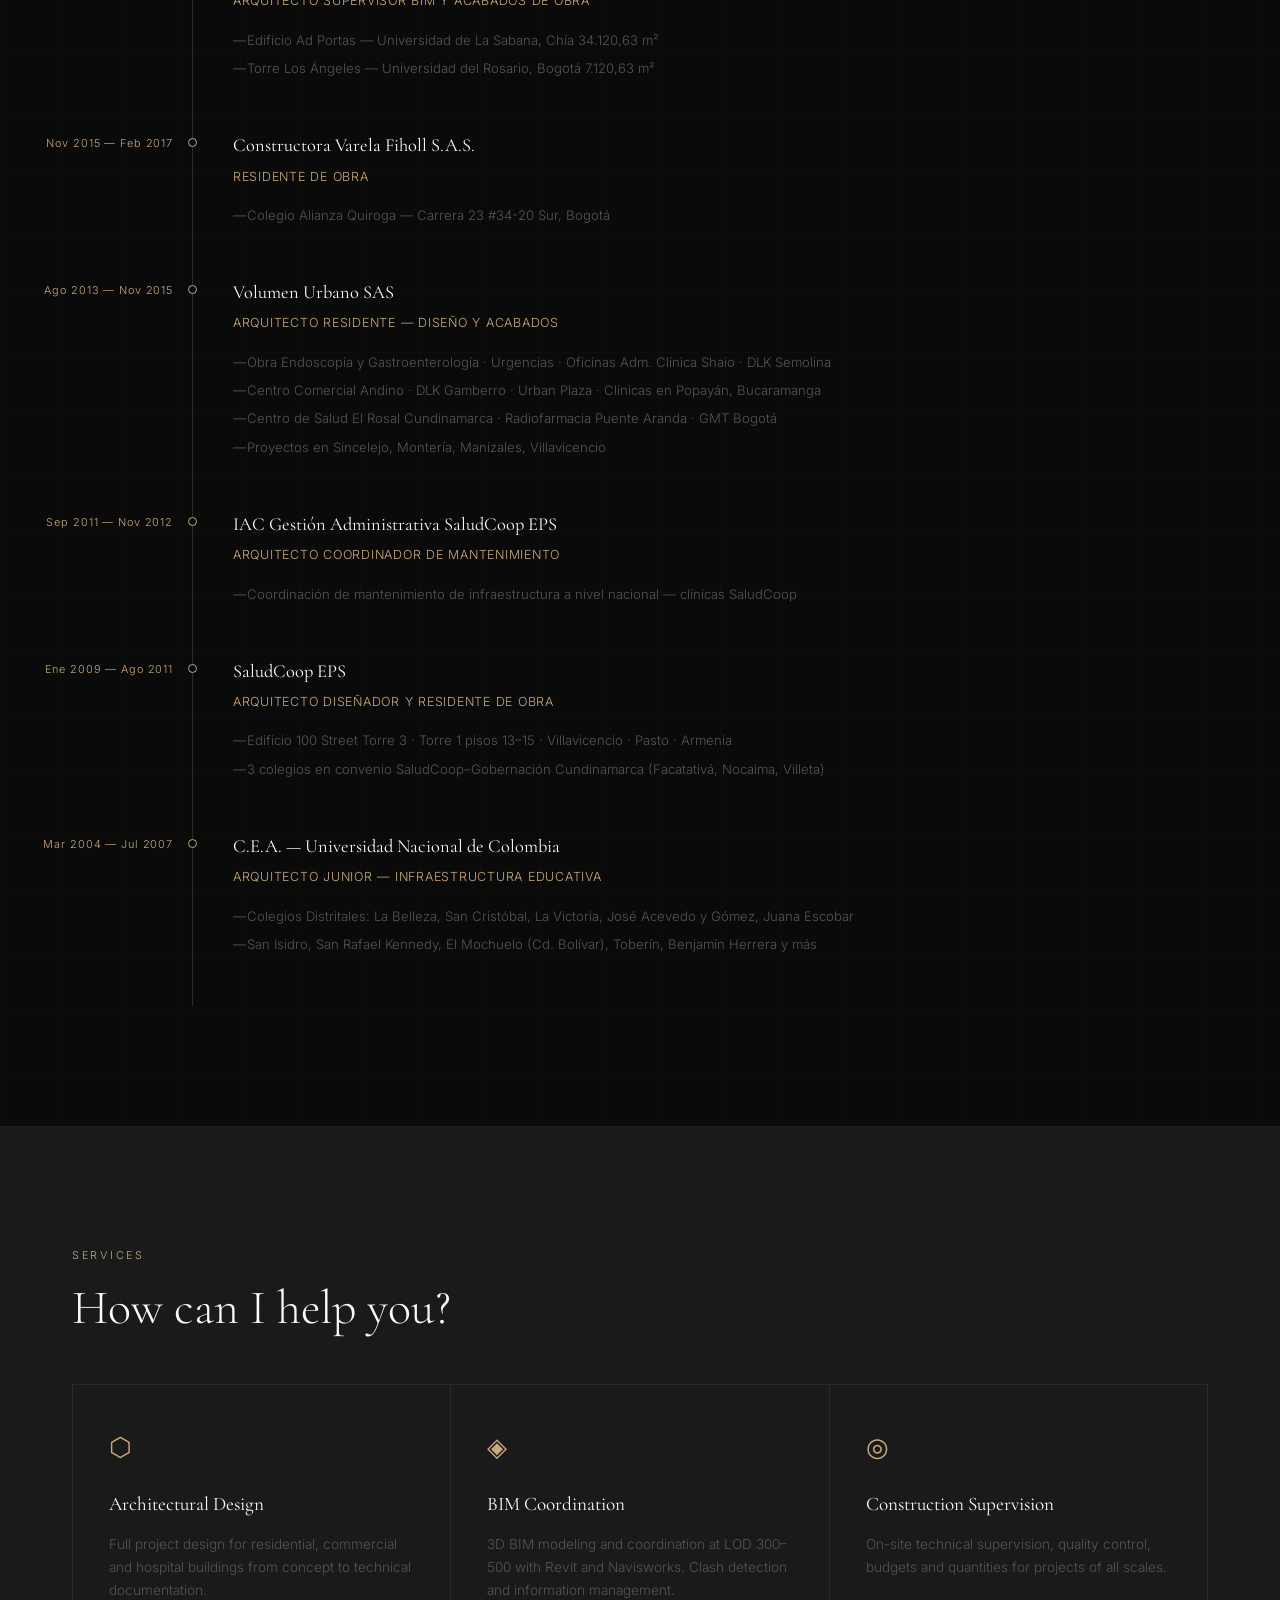
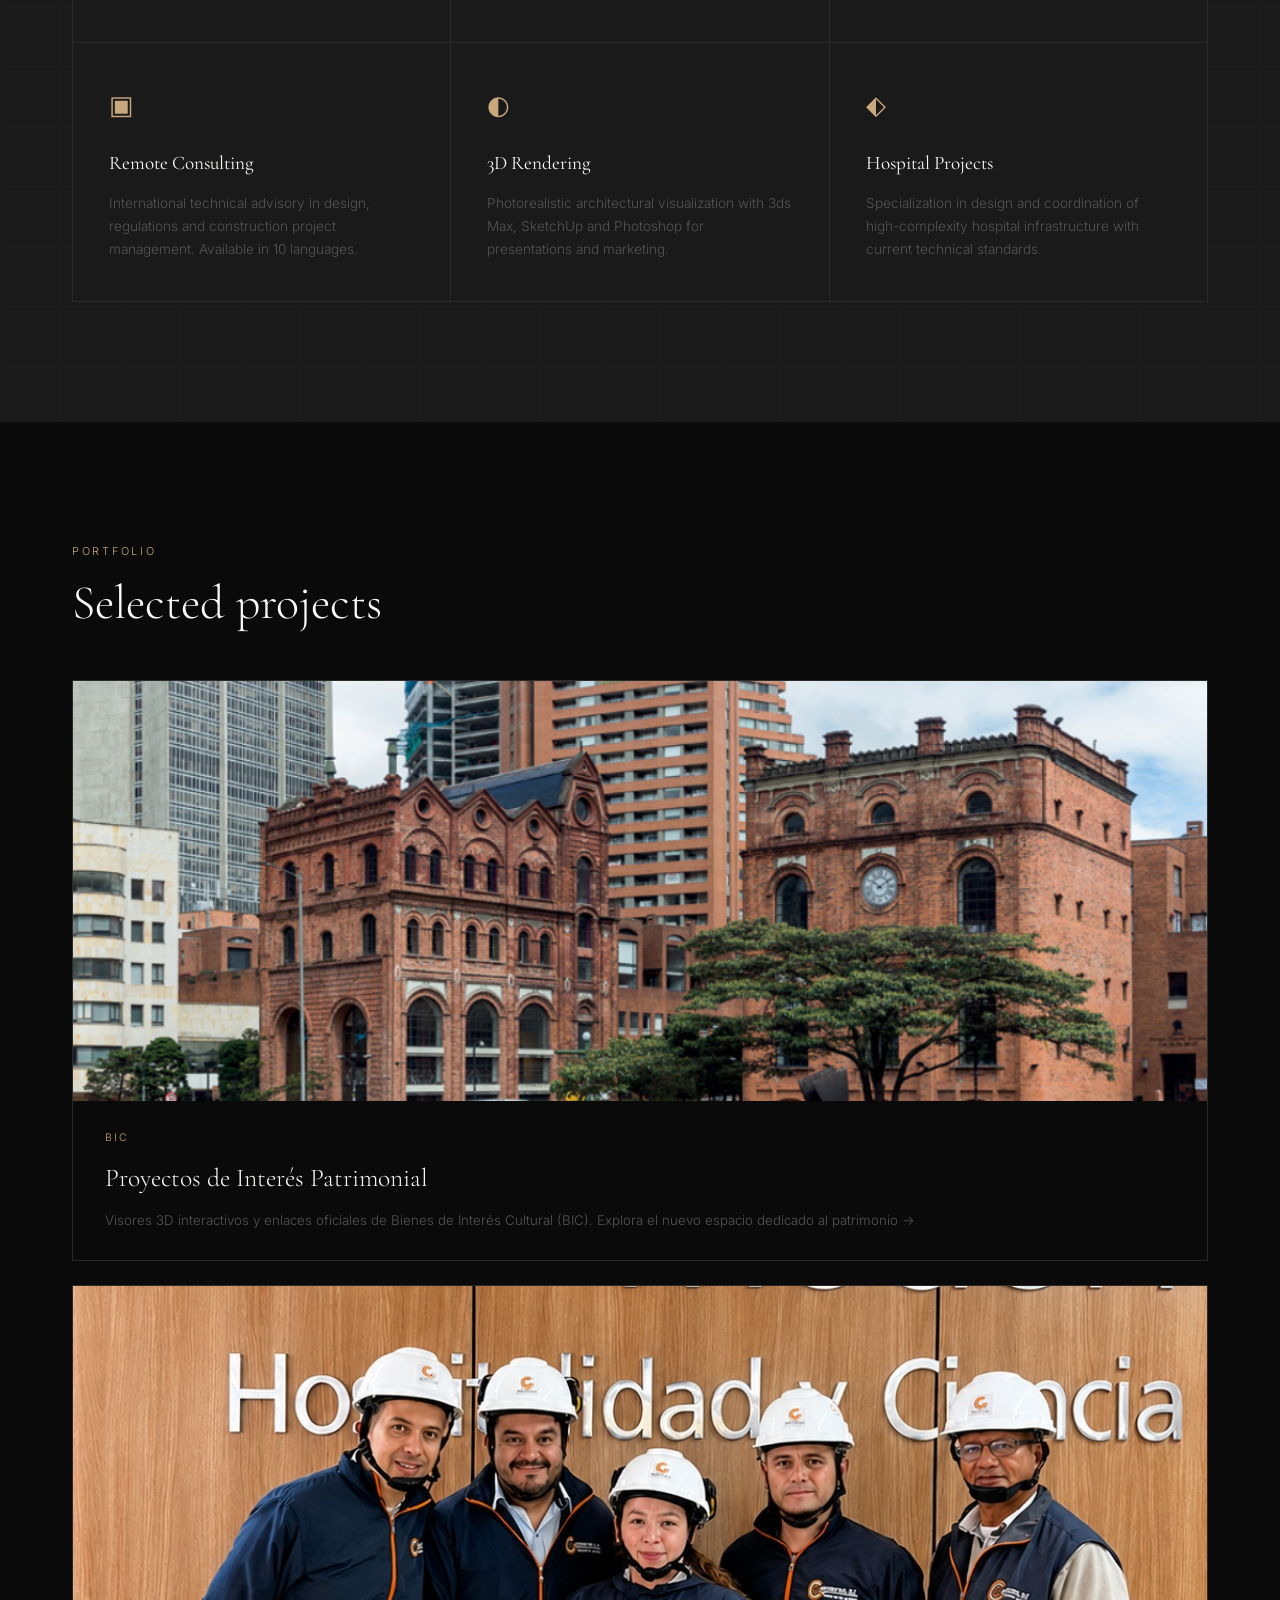
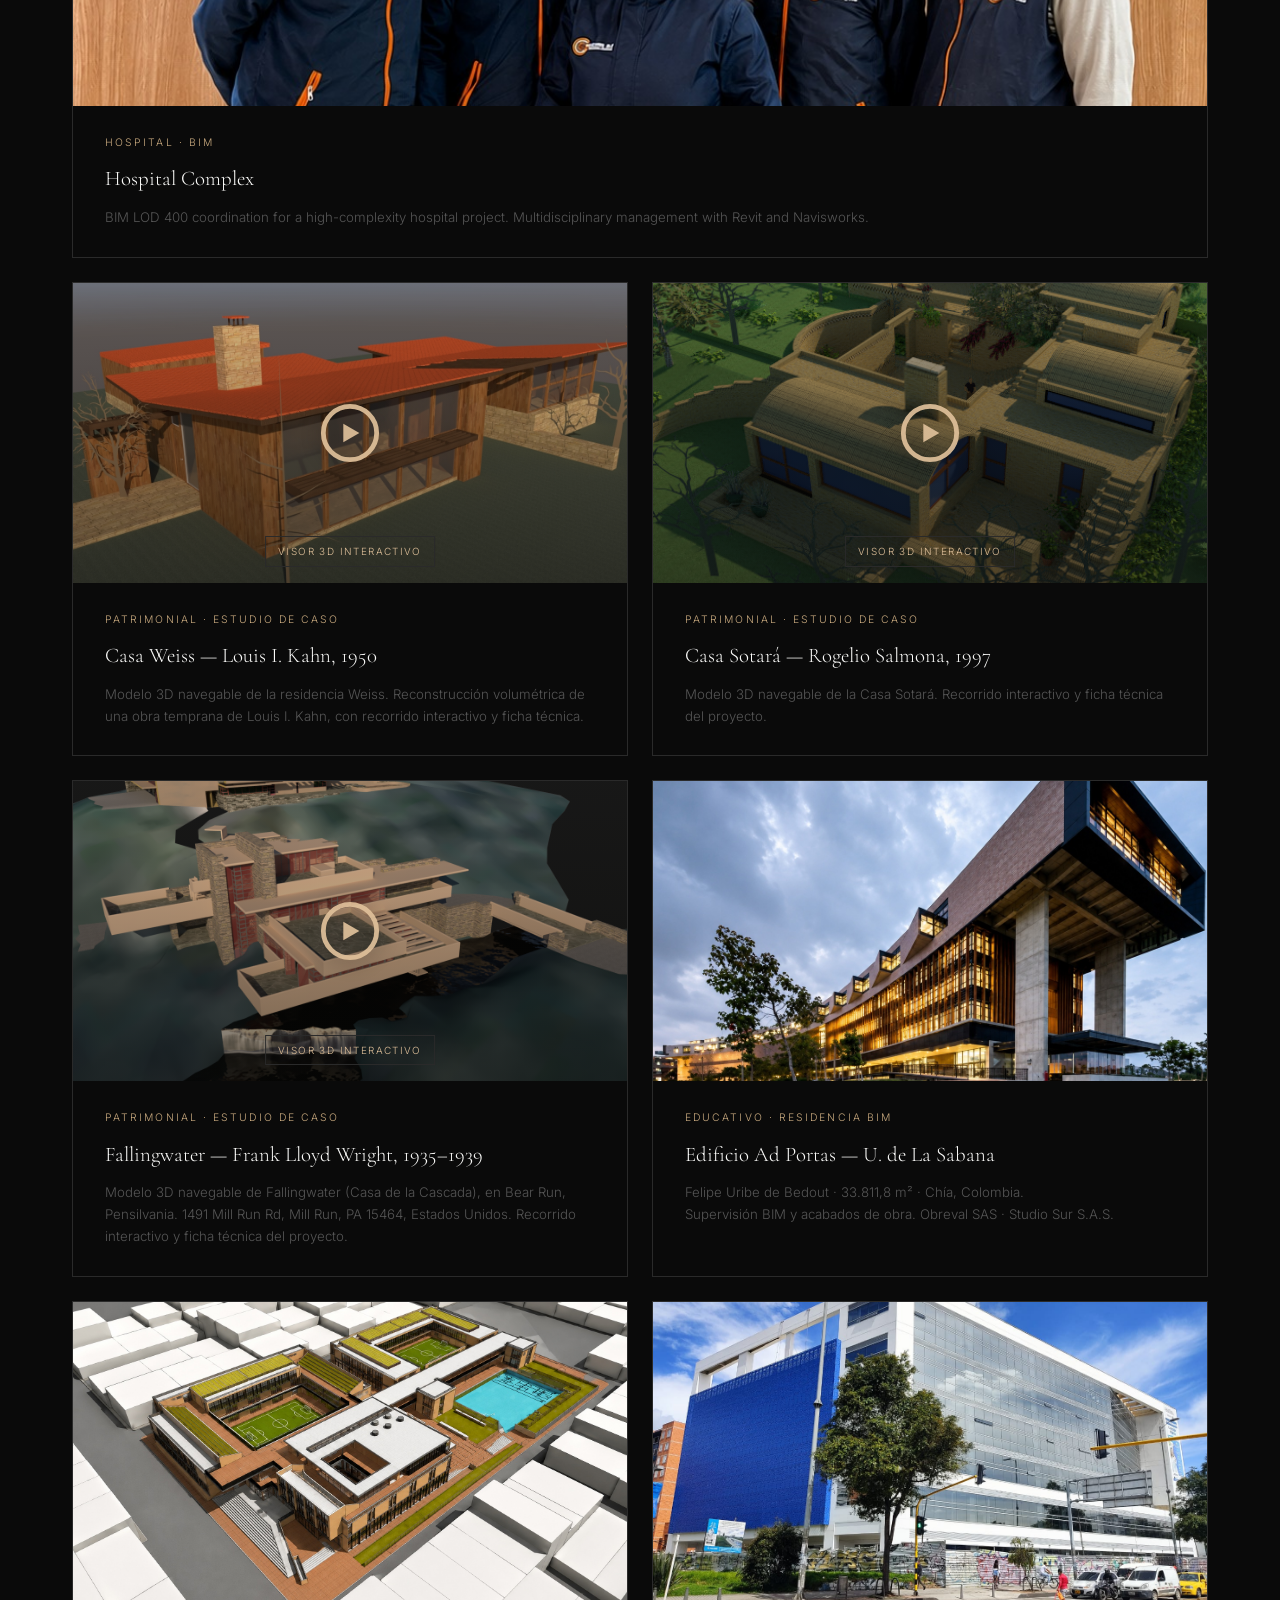
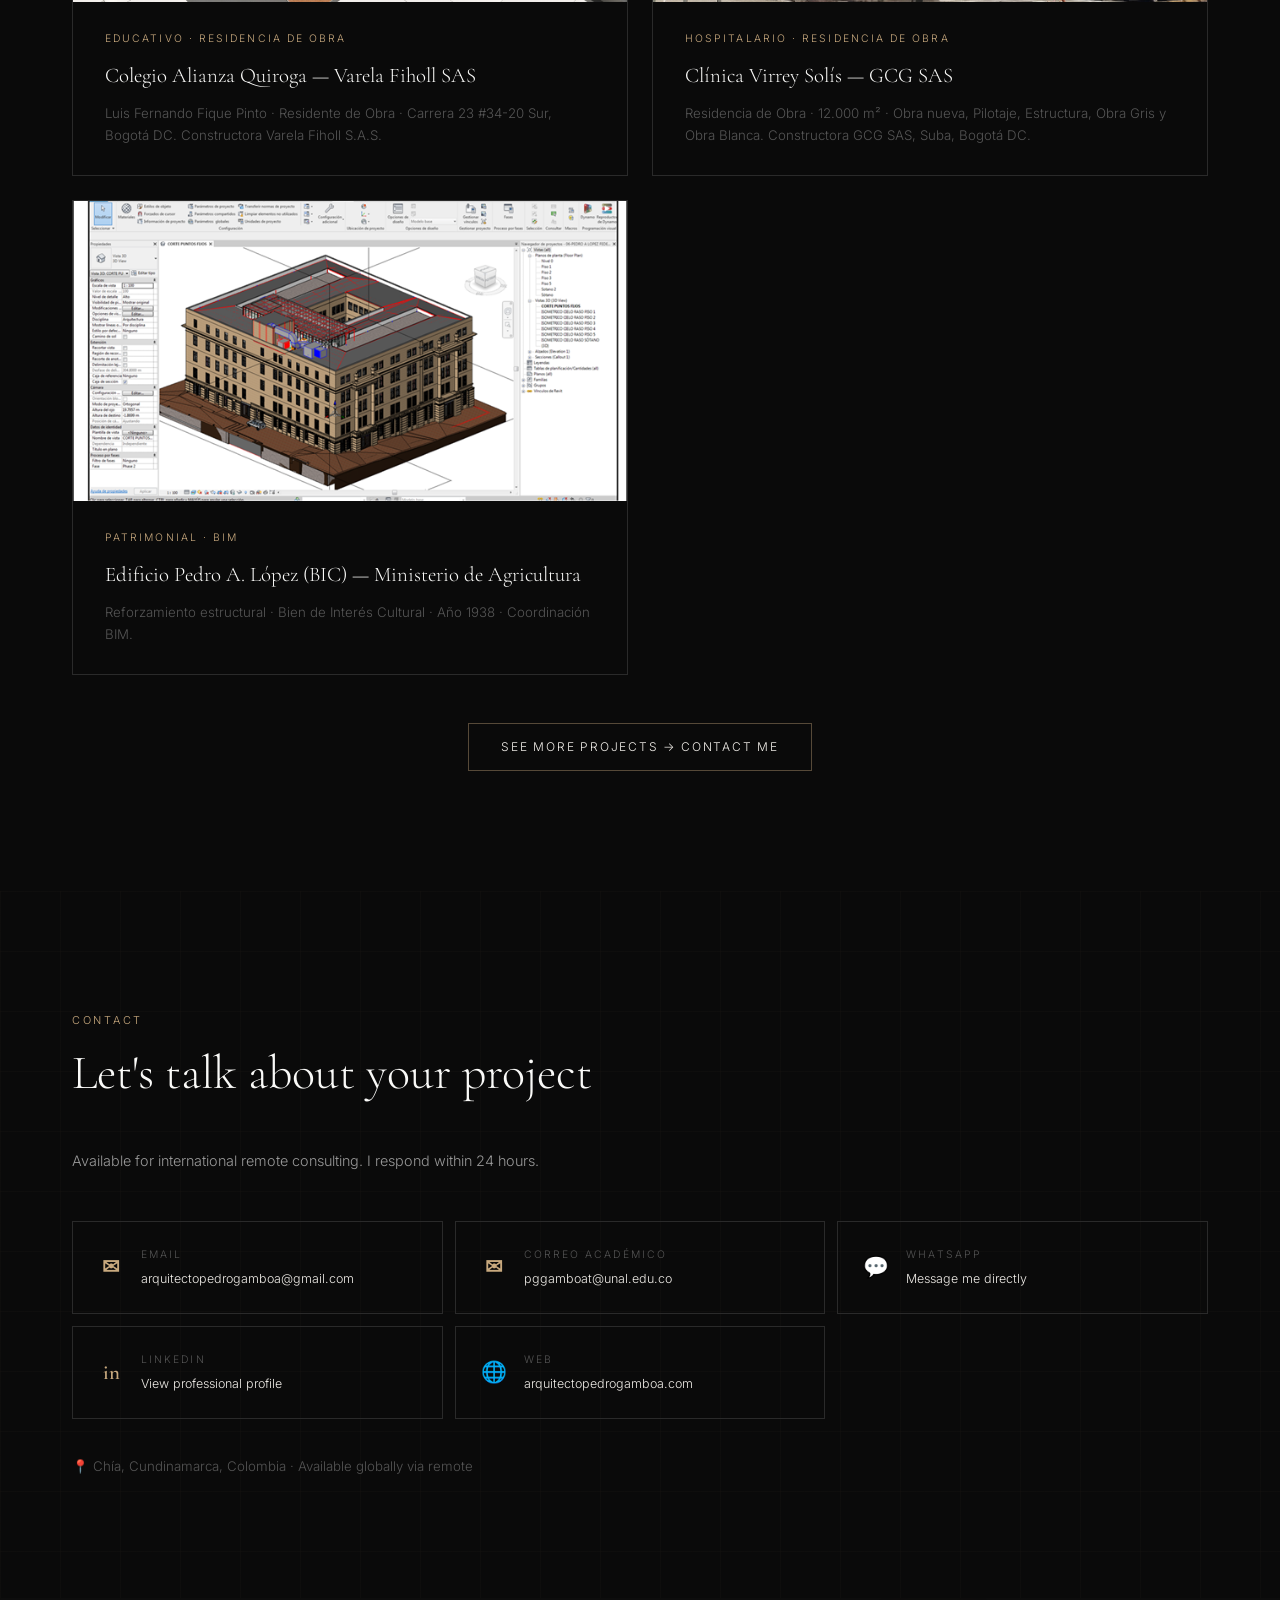
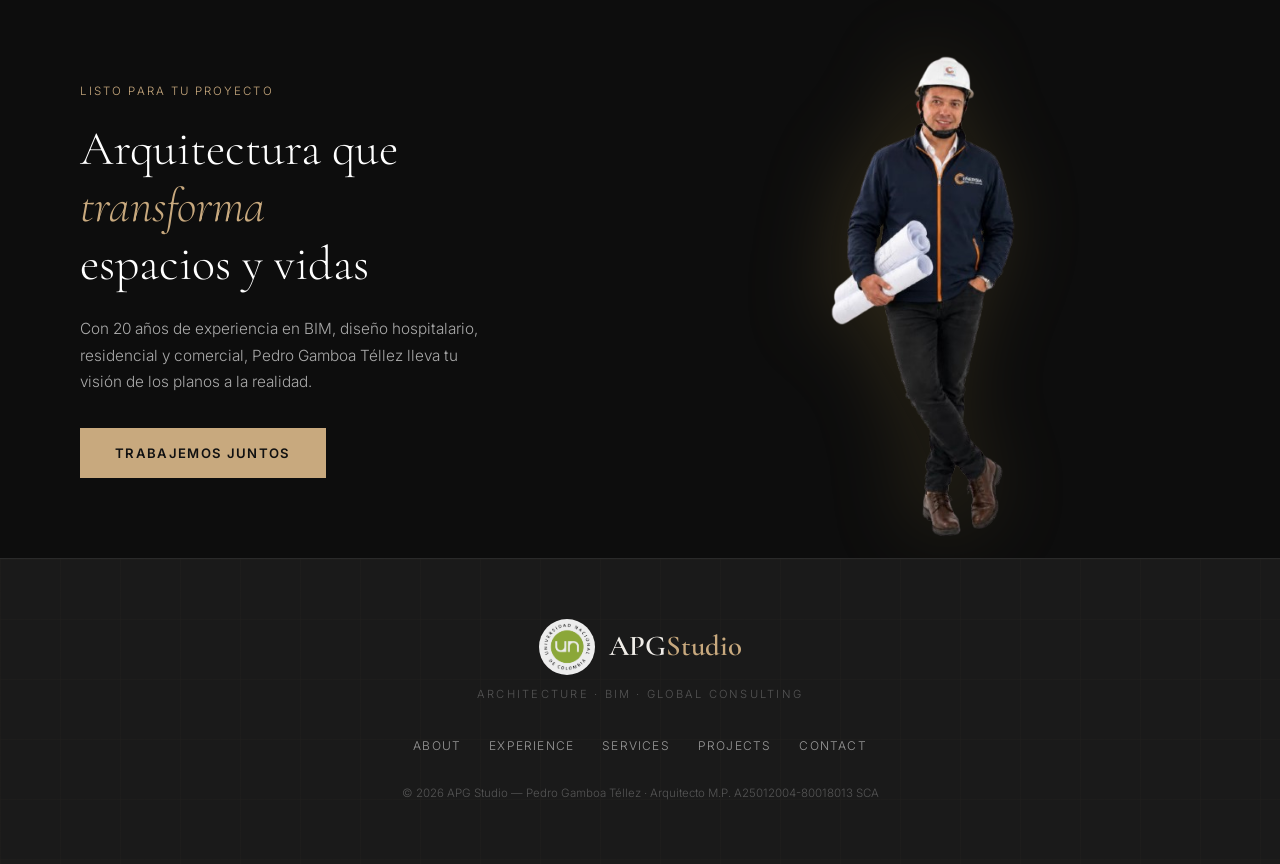
==== commit 00779dc7: "Descripción de los cambios" ====
--- a/index.html
+++ b/index.html
@@ -590,6 +590,25 @@
             <p>Modelo 3D navegable de la Casa Sotará. Recorrido interactivo y ficha técnica del proyecto.</p>
           </div>
         </a>
+        <a href="Proyectos/fallingwater/index.html" class="project-card project-card--weiss project-card--fallingwater">
+          <div class="project-img project-img-weiss"
+            style="background-image:url('images/fallingwater.png');background-size:cover;background-position:center;">
+            <div class="project-img-weiss-overlay"></div>
+            <svg class="project-img-weiss-icon" viewBox="0 0 24 24" fill="none" stroke="currentColor"
+              stroke-width="1.8">
+              <circle cx="12" cy="12" r="10" />
+              <path d="M9.5 8.5v7l6-3.5-6-3.5z" fill="currentColor" stroke="none" />
+            </svg>
+            <span class="project-img-weiss-badge">Visor 3D interactivo</span>
+          </div>
+          <div class="project-info">
+            <span class="project-tag">Patrimonial · Estudio de caso</span>
+            <h3>Fallingwater — Frank Lloyd Wright, 1935–1939</h3>
+            <p>Modelo 3D navegable de Fallingwater (Casa de la Cascada), en Bear Run, Pensilvania.
+              1491 Mill Run Rd, Mill Run, PA 15464, Estados Unidos. Recorrido interactivo y ficha
+              técnica del proyecto.</p>
+          </div>
+        </a>
         <a href="https://www.udebarquitectos.com/edificio-ad-portas" target="_blank" rel="noopener"
           class="project-card">
           <div class="project-img"
